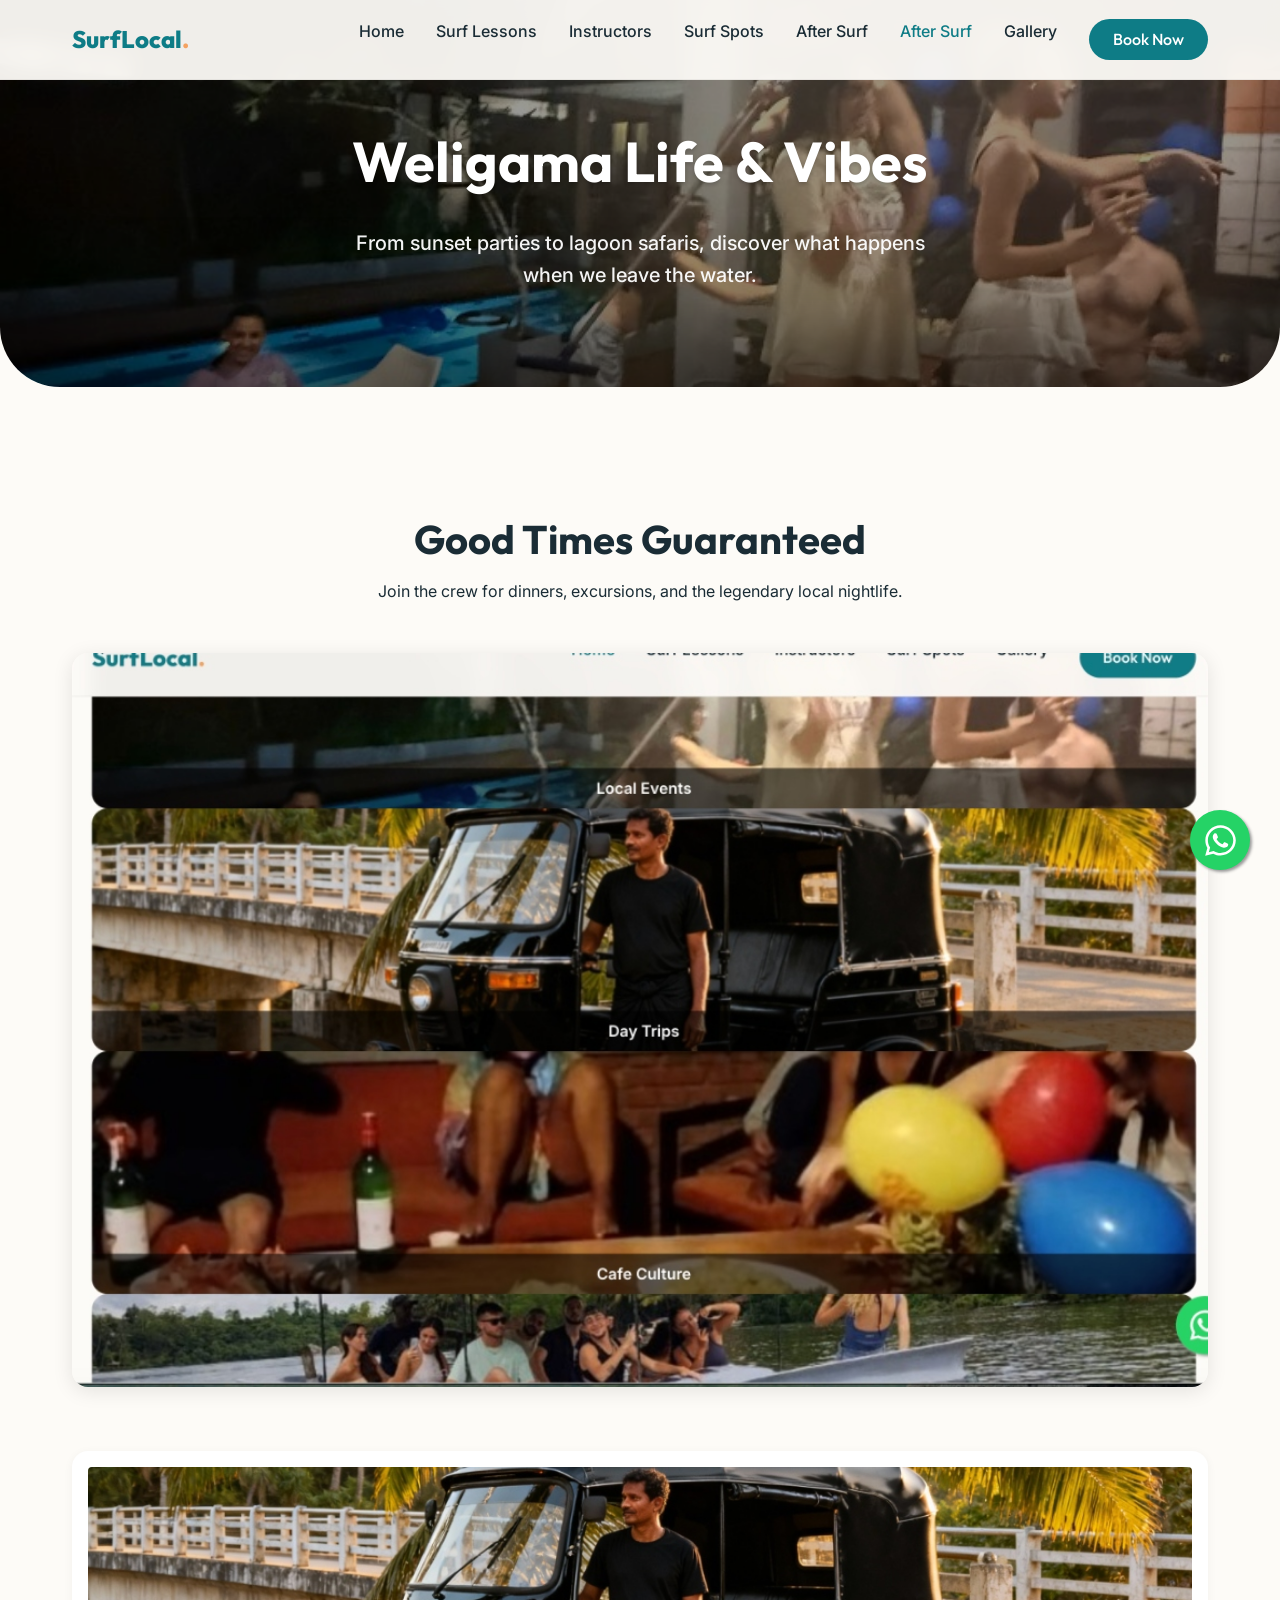
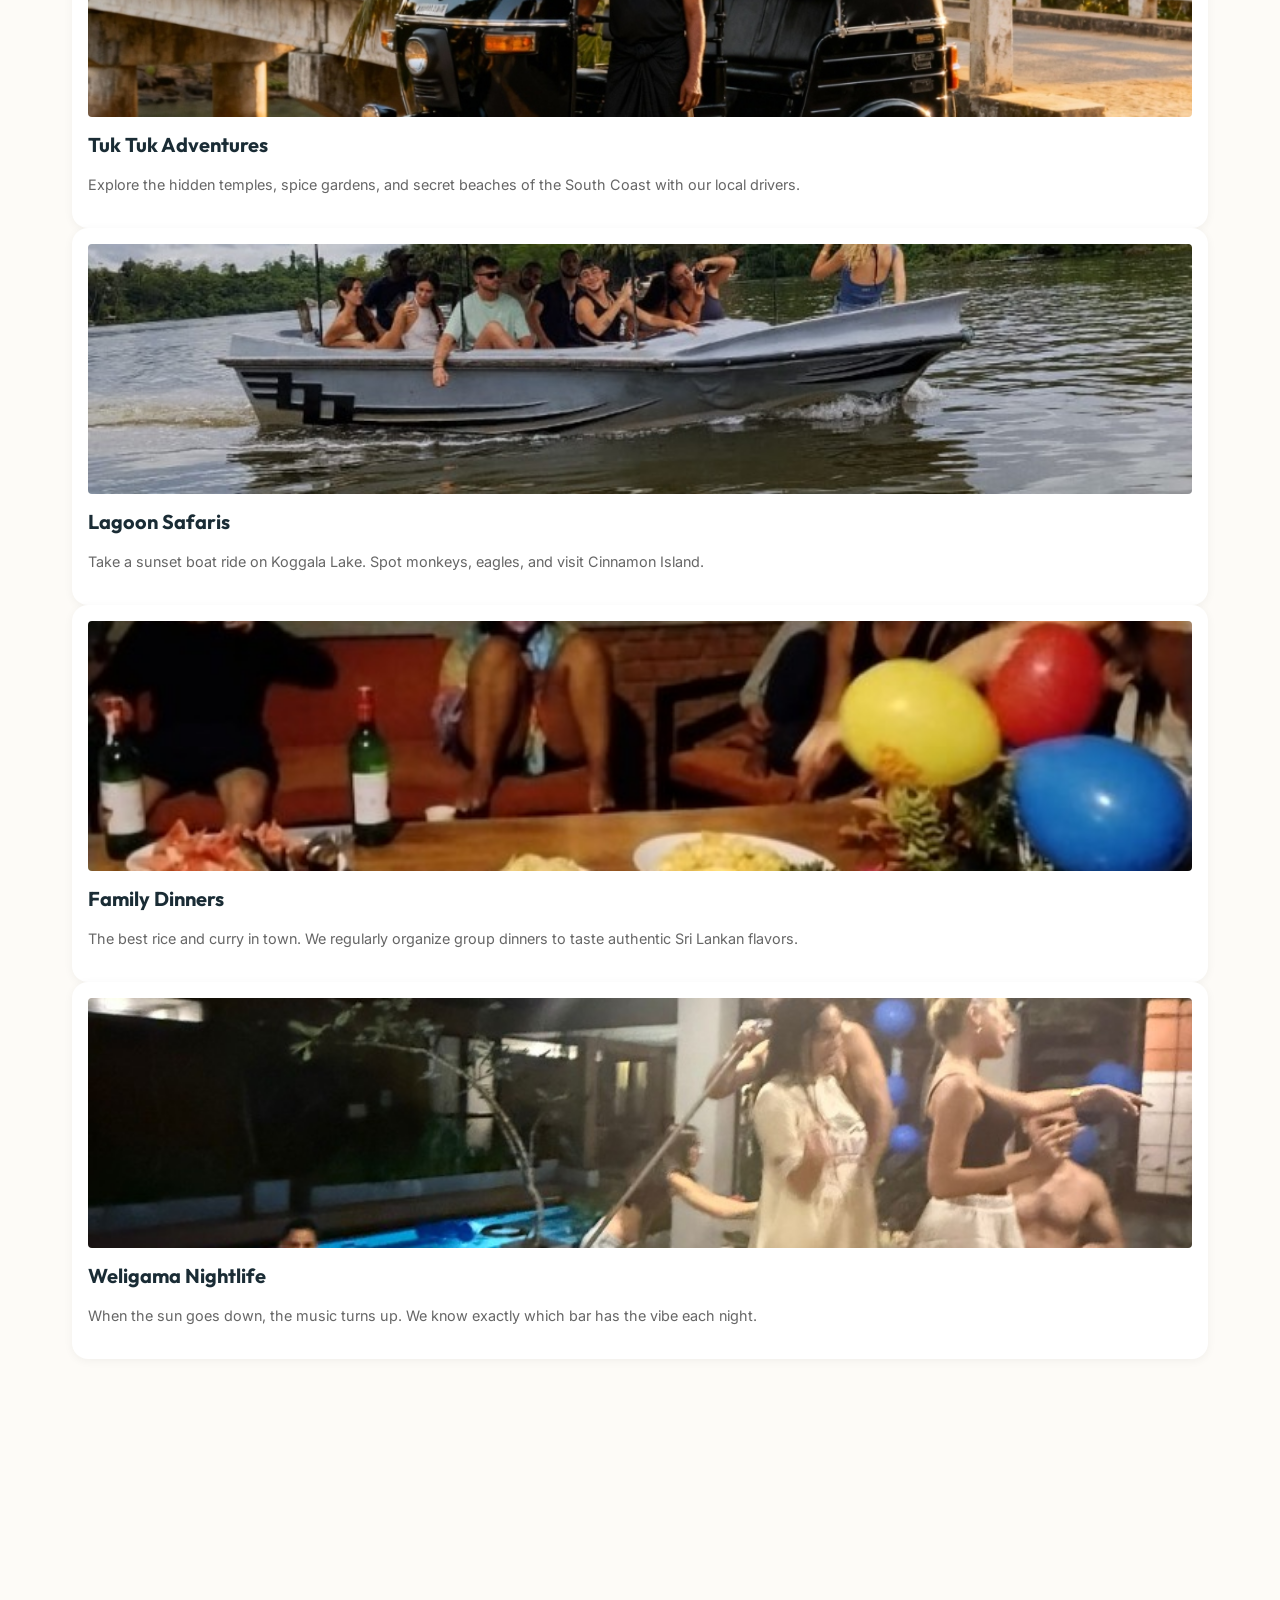
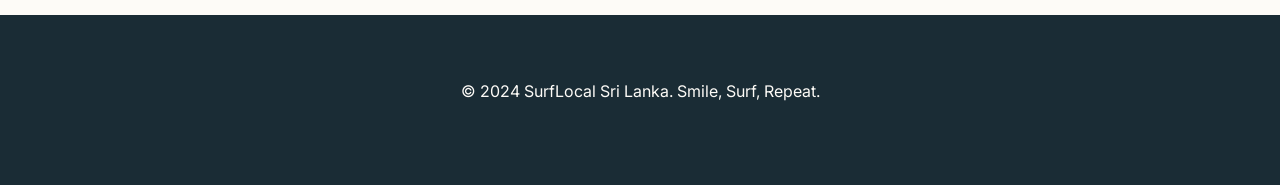
==== after_surf.html @ c0370e1f "Create After Surf page and update navigation" ====
<!DOCTYPE html>
<html lang="en">

<head>
    <meta charset="UTF-8">
    <meta name="viewport" content="width=device-width, initial-scale=1.0">
    <title>After Surf | Weligama Lifestyle, Parties & Excursions</title>
    <meta name="description"
        content="Experience the best of Weligama after the surf. Nightlife, food, tuk tuk safaris, and local culture with SurfLocal.">

    <link
        href="https://fonts.googleapis.com/css2?family=Inter:wght@400;500;600&family=Outfit:wght@500;700;800&display=swap"
        rel="stylesheet">
    <link rel="stylesheet" href="css/index.css">
    <link rel="stylesheet" href="css/whatsapp.css">
</head>

<body>

    <nav class="navbar">
        <div class="container">
            <a href="index.html" class="logo">SurfLocal<span style="color:var(--color-secondary)">.</span></a>
            <div class="mobile-toggle" id="mobile-toggle">☰</div>
            <div class="nav-links" id="nav-links">
                <a href="index.html">Home</a>
                <a href="lessons.html">Surf Lessons</a>
                <a href="instructors.html">Instructors</a>
                <a href="spots.html">Surf Spots</a>
                <a href="after_surf.html">After Surf</a>
                <a href="after_surf.html" class="active">After Surf</a>
                <a href="gallery.html">Gallery</a>
                <a href="bookings.html" class="btn btn-primary" style="padding: 0.5rem 1.5rem; color: #fff;">Book
                    Now</a>
            </div>
        </div>
    </nav>

    <div class="hero"
        style="min-height: 40vh; padding-bottom: var(--spacing-lg); background-image: linear-gradient(rgba(0,0,0,0.4), rgba(0,0,0,0.4)), url('assets/images/lifestyle_party_1.jpg'); background-size: cover; background-position: center;">
        <div class="container hero-content">
            <h1>Weligama Life & Vibes</h1>
            <p>From sunset parties to lagoon safaris, discover what happens when we leave the water.</p>
        </div>
    </div>

    <section class="section">
        <div class="container">
            <div class="text-center" style="margin-bottom: 3rem;">
                <h2>Good Times Guaranteed</h2>
                <p>Join the crew for dinners, excursions, and the legendary local nightlife.</p>
            </div>

            <!-- Montage Image -->
            <div
                style="margin-bottom: 4rem; border-radius: var(--radius-md); overflow: hidden; box-shadow: 0 4px 20px rgba(0,0,0,0.1);">
                <img src="assets/images/after_surf_collage_new.jpg" alt="Weligama After Surf Life"
                    style="width: 100%; height: auto; display: block;">
            </div>

            <!-- Detailed Grid (Repeating images as requested) -->
            <div class="gallery-grid" style="grid-template-columns: repeat(auto-fit, minmax(300px, 1fr)); gap: 2rem;">

                <div
                    style="background: #fff; padding: 1rem; border-radius: var(--radius-md); box-shadow: 0 2px 10px rgba(0,0,0,0.05);">
                    <img src="assets/images/gallery_tuktuk.jpg" alt="Tuk Tuk Safari"
                        style="width: 100%; height: 250px; object-fit: cover; border-radius: 4px;">
                    <h3 style="font-size: 1.25rem; margin-top: 1rem;">Tuk Tuk Adventures</h3>
                    <p style="color: #666; font-size: 0.9rem;">Explore the hidden temples, spice gardens, and secret
                        beaches of the South Coast with our local drivers.</p>
                </div>

                <div
                    style="background: #fff; padding: 1rem; border-radius: var(--radius-md); box-shadow: 0 2px 10px rgba(0,0,0,0.05);">
                    <img src="assets/images/lifestyle_boat.jpg" alt="Lagoon Boat Trip"
                        style="width: 100%; height: 250px; object-fit: cover; border-radius: 4px;">
                    <h3 style="font-size: 1.25rem; margin-top: 1rem;">Lagoon Safaris</h3>
                    <p style="color: #666; font-size: 0.9rem;">Take a sunset boat ride on Koggala Lake. Spot monkeys,
                        eagles, and visit Cinnamon Island.</p>
                </div>

                <div
                    style="background: #fff; padding: 1rem; border-radius: var(--radius-md); box-shadow: 0 2px 10px rgba(0,0,0,0.05);">
                    <img src="assets/images/lifestyle_dinner.jpg" alt="Family Dinners"
                        style="width: 100%; height: 250px; object-fit: cover; border-radius: 4px;">
                    <h3 style="font-size: 1.25rem; margin-top: 1rem;">Family Dinners</h3>
                    <p style="color: #666; font-size: 0.9rem;">The best rice and curry in town. We regularly organize
                        group dinners to taste authentic Sri Lankan flavors.</p>
                </div>

                <div
                    style="background: #fff; padding: 1rem; border-radius: var(--radius-md); box-shadow: 0 2px 10px rgba(0,0,0,0.05);">
                    <img src="assets/images/lifestyle_party_1.jpg" alt="Nightlife"
                        style="width: 100%; height: 250px; object-fit: cover; border-radius: 4px;">
                    <h3 style="font-size: 1.25rem; margin-top: 1rem;">Weligama Nightlife</h3>
                    <p style="color: #666; font-size: 0.9rem;">When the sun goes down, the music turns up. We know
                        exactly which bar has the vibe each night.</p>
                </div>

            </div>
        </div>
    </section>

    <footer>
        <div class="container text-center">
            <p>&copy; 2024 SurfLocal Sri Lanka. Smile, Surf, Repeat.</p>
        </div>
    </footer>

    <script>
        const mobileToggle = document.getElementById('mobile-toggle');
        const navLinks = document.getElementById('nav-links');
        mobileToggle.addEventListener('click', () => {
            navLinks.classList.toggle('active');
            mobileToggle.textContent = navLinks.classList.contains('active') ? '✕' : '☰';
        });
    </script>
    <a href="https://wa.me/94765284522" class="whatsapp-float" target="_blank">
        <svg class="whatsapp-icon" xmlns="http://www.w3.org/2000/svg" viewBox="0 0 448 512">
            <path
                d="M380.9 97.1C339 55.1 283.2 32 223.9 32c-122.4 0-222 99.6-222 222 0 39.1 10.2 77.3 29.6 111L0 480l117.7-30.9c32.4 17.7 68.9 27 106.1 27h.1c122.3 0 224.1-99.6 224.1-222 0-59.3-25.2-115-67.1-157zm-157 341.6c-33.2 0-65.7-8.9-94-25.7l-6.7-4-69.8 18.3L72 359.2l-4.4-7c-18.5-29.4-28.2-63.3-28.2-98.2 0-101.7 82.8-184.5 184.6-184.5 49.3 0 95.6 19.2 130.4 54.1 34.8 34.9 56.2 81.2 56.1 130.5 0 101.8-84.9 184.6-186.6 184.6zm101.2-138.2c-5.5-2.8-32.8-16.2-37.9-18-5.1-1.9-8.8-2.8-12.5 2.8-3.7 5.6-14.3 18-17.6 21.8-3.2 3.7-6.5 4.2-12 1.4-32.6-16.3-54-29.1-75.5-66-5.7-9.8 5.7-9.1 16.3-30.3 1.8-3.7 .9-6.9-.5-9.7-1.4-2.8-12.5-30.1-17.1-41.2-4.5-10.8-9.1-9.3-12.5-9.5-3.2-.2-6.9-.2-10.6-.2-3.7 0-9.7 1.4-14.8 6.9-5.1 5.6-19.4 19-19.4 46.3 0 27.3 19.9 53.7 22.6 57.4 2.8 3.7 39.1 59.7 94.8 83.8 35.2 15.2 49 16.5 66.6 13.9 10.7-1.6 32.8-13.4 37.4-26.4 4.6-13 4.6-24.1 3.2-26.4-1.3-2.5-5-3.9-10.5-6.6z" />
        </svg>
    </a>
</body>

</html>
---- css/index.css ----
:root {
    /* Brand Colors */
    --color-primary: #0E7C86;
    /* Warm Teal - Ocean */
    --color-primary-dark: #095D66;
    --color-secondary: #F4A261;
    /* Sun/Sand - Accent */
    --color-bg: #FDFBF7;
    /* Off-white - Warm sand */
    --color-text: #1A2C35;
    /* Deep Blue/Grey - Soft contrast */
    --color-text-light: #5A6D75;
    --color-white: #FFFFFF;
    --color-surface: #F5F1E8;
    /* Slightly darker sand for cards */

    /* Typography */
    --font-heading: 'Outfit', sans-serif;
    --font-body: 'Inter', sans-serif;

    /* Spacing */
    --spacing-xs: 0.5rem;
    --spacing-sm: 1rem;
    --spacing-md: 2rem;
    --spacing-lg: 4rem;
    --spacing-xl: 8rem;

    /* Border Radius */
    --radius-sm: 8px;
    --radius-md: 16px;
    --radius-lg: 24px;

    /* Container */
    --container-width: 1200px;
    --header-height: 80px;
}

/* Reset & Base */
*,
*::before,
*::after {
    box-sizing: border-box;
    margin: 0;
    padding: 0;
}

html {
    font-size: 16px;
    scroll-behavior: smooth;
}

body {
    font-family: var(--font-body);
    background-color: var(--color-bg);
    color: var(--color-text);
    line-height: 1.6;
    -webkit-font-smoothing: antialiased;
}

h1,
h2,
h3,
h4,
h5,
h6 {
    font-family: var(--font-heading);
    color: var(--color-text);
    line-height: 1.2;
    font-weight: 700;
    margin-bottom: var(--spacing-sm);
}

h1 {
    font-size: 3.5rem;
}

h2 {
    font-size: 2.5rem;
}

h3 {
    font-size: 1.75rem;
}

p {
    margin-bottom: var(--spacing-sm);
}

a {
    text-decoration: none;
    color: inherit;
    transition: opacity 0.3s;
}

ul {
    list-style: none;
}

img {
    max-width: 100%;
    height: auto;
    display: block;
}

/* Utilities */
.container {
    max-width: var(--container-width);
    margin: 0 auto;
    padding: 0 var(--spacing-md);
}

.btn {
    display: inline-block;
    padding: 1rem 2rem;
    border-radius: 50px;
    font-family: var(--font-heading);
    font-weight: 600;
    text-align: center;
    cursor: pointer;
    transition: all 0.3s ease;
    border: none;
}

.btn-primary {
    background-color: var(--color-primary);
    color: var(--color-white);
}

.btn-primary:hover {
    background-color: var(--color-primary-dark);
    transform: translateY(-2px);
    box-shadow: 0 4px 12px rgba(14, 124, 134, 0.3);
}

.btn-secondary {
    background-color: var(--color-secondary);
    color: var(--color-text);
}

.btn-secondary:hover {
    filter: brightness(1.1);
    transform: translateY(-2px);
}

.text-center {
    text-align: center;
}

.section {
    padding: var(--spacing-xl) 0;
}

/* Navigation */
.navbar {
    height: var(--header-height);
    display: flex;
    align-items: center;
    position: fixed;
    top: 0;
    left: 0;
    right: 0;
    background-color: rgba(253, 251, 247, 0.95);
    backdrop-filter: blur(10px);
    z-index: 1000;
    border-bottom: 1px solid rgba(0, 0, 0, 0.05);
}

.navbar .container {
    display: flex;
    justify-content: space-between;
    align-items: center;
    width: 100%;
}

.logo {
    font-family: var(--font-heading);
    font-size: 1.5rem;
    font-weight: 800;
    color: var(--color-primary);
}

.nav-links {
    display: flex;
    gap: var(--spacing-md);
}

.nav-links a {
    font-weight: 500;
    color: var(--color-text);
}

.nav-links a:hover,
.nav-links a.active {
    color: var(--color-primary);
}

/* Mobile Menu Toggle (Hidden on Desktop) */
.mobile-toggle {
    display: none;
    font-size: 1.5rem;
    cursor: pointer;
}

/* Hero Section */
.hero {
    padding-top: calc(var(--header-height) + var(--spacing-lg));
    padding-bottom: var(--spacing-xl);
    background-image: linear-gradient(rgba(0, 0, 0, 0.3), rgba(0, 0, 0, 0.4)), url('../assets/images/new_hero_group.jpg');
    /* New Group Photo */
    background-size: cover;
    background-position: center;
    color: #fff;
    padding: 8rem 0 4rem;
    text-align: center;
    box-shadow: inset 0 -100px 100px -50px rgba(0, 0, 0, 0.5);
    border-bottom-left-radius: 60px;
    border-bottom-right-radius: 60px;
    overflow: hidden;
    position: relative;
    color: var(--color-white);
}

.hero-content {
    max-width: 800px;
    margin: 0 auto;
    text-align: center;
    position: relative;
    z-index: 2;
}

.hero h1 {
    margin-bottom: var(--spacing-md);
    color: var(--color-white);
    text-shadow: 0 2px 4px rgba(0, 0, 0, 0.2);
}

.hero p {
    font-size: 1.25rem;
    color: rgba(255, 255, 255, 0.95);
    margin-bottom: var(--spacing-md);
    max-width: 600px;
    margin-left: auto;
    margin-right: auto;
    font-weight: 500;
}

/* Features Grid */
.features-grid {
    display: grid;
    grid-template-columns: repeat(auto-fit, minmax(300px, 1fr));
    gap: var(--spacing-md);
    margin-top: var(--spacing-lg);
}

.feature-card {
    background: var(--color-white);
    padding: var(--spacing-md);
    border-radius: var(--radius-md);
    box-shadow: 0 4px 20px rgba(0, 0, 0, 0.05);
    transition: transform 0.3s;
    text-align: center;
}

.feature-card:hover {
    transform: translateY(-5px);
}

.feature-icon {
    font-size: 3rem;
    margin-bottom: var(--spacing-sm);
    color: var(--color-secondary);
}

/* Footer */
footer {
    background-color: var(--color-text);
    color: var(--color-bg);
    padding: var(--spacing-lg) 0;
    margin-top: var(--spacing-xl);
}

footer a {
    color: var(--color-bg);
    opacity: 0.8;
}

footer a:hover {
    opacity: 1;
}

.footer-grid {
    display: grid;
    grid-template-columns: repeat(auto-fit, minmax(200px, 1fr));
    gap: var(--spacing-lg);
}

/* Responsive */
@media (max-width: 768px) {
    html {
        font-size: 14px;
    }

    h1 {
        font-size: 2.5rem;
    }

    h2 {
        font-size: 2rem;
    }

    .nav-links {
        display: none;
        /* Hide for now, will toggle with JS */
        position: absolute;
        top: var(--header-height);
        left: 0;
        right: 0;
        flex-direction: column;
        background: var(--color-bg);
        padding: var(--spacing-md);
        box-shadow: 0 4px 10px rgba(0, 0, 0, 0.1);
    }

    .nav-links.active {
        display: flex;
    }

    .mobile-toggle {
        display: block;
    }

    .hero {
        border-radius: 0 0 30px 30px;
        padding-top: calc(var(--header-height) + var(--spacing-md));
    }
}
---- css/whatsapp.css ----
/* Floating WhatsApp Button */
.whatsapp-float {
    position: fixed;
    width: 60px;
    height: 60px;
    bottom: 30px;
    right: 30px;
    background-color: #25d366;
    color: #FFF;
    border-radius: 50px;
    text-align: center;
    font-size: 30px;
    box-shadow: 2px 2px 3px #999;
    z-index: 1000;
    display: flex;
    align-items: center;
    justify-content: center;
    text-decoration: none;
    transition: transform 0.3s;
}

.whatsapp-float:hover {
    transform: scale(1.1);
    background-color: #20ba5a;
    box-shadow: 2px 2px 8px #777;
}

.whatsapp-icon {
    width: 35px;
    height: 35px;
    fill: white;
}
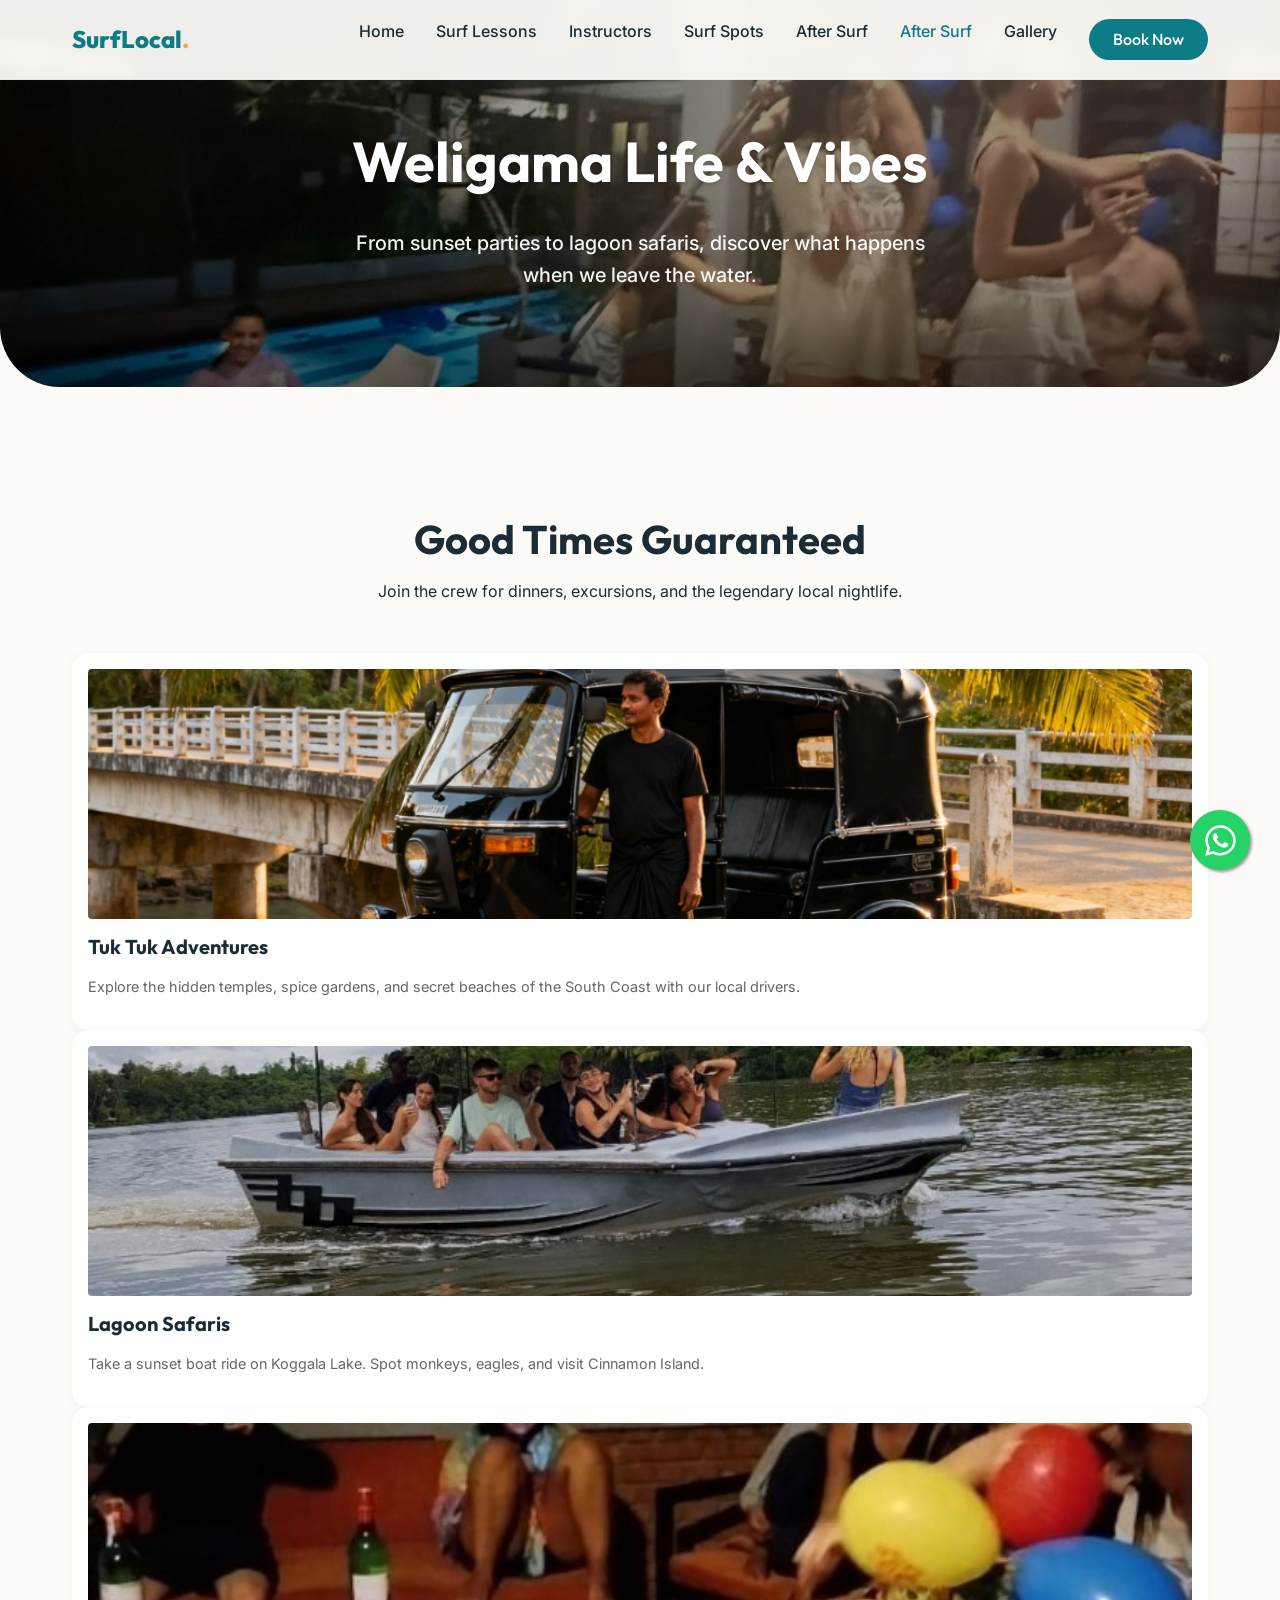
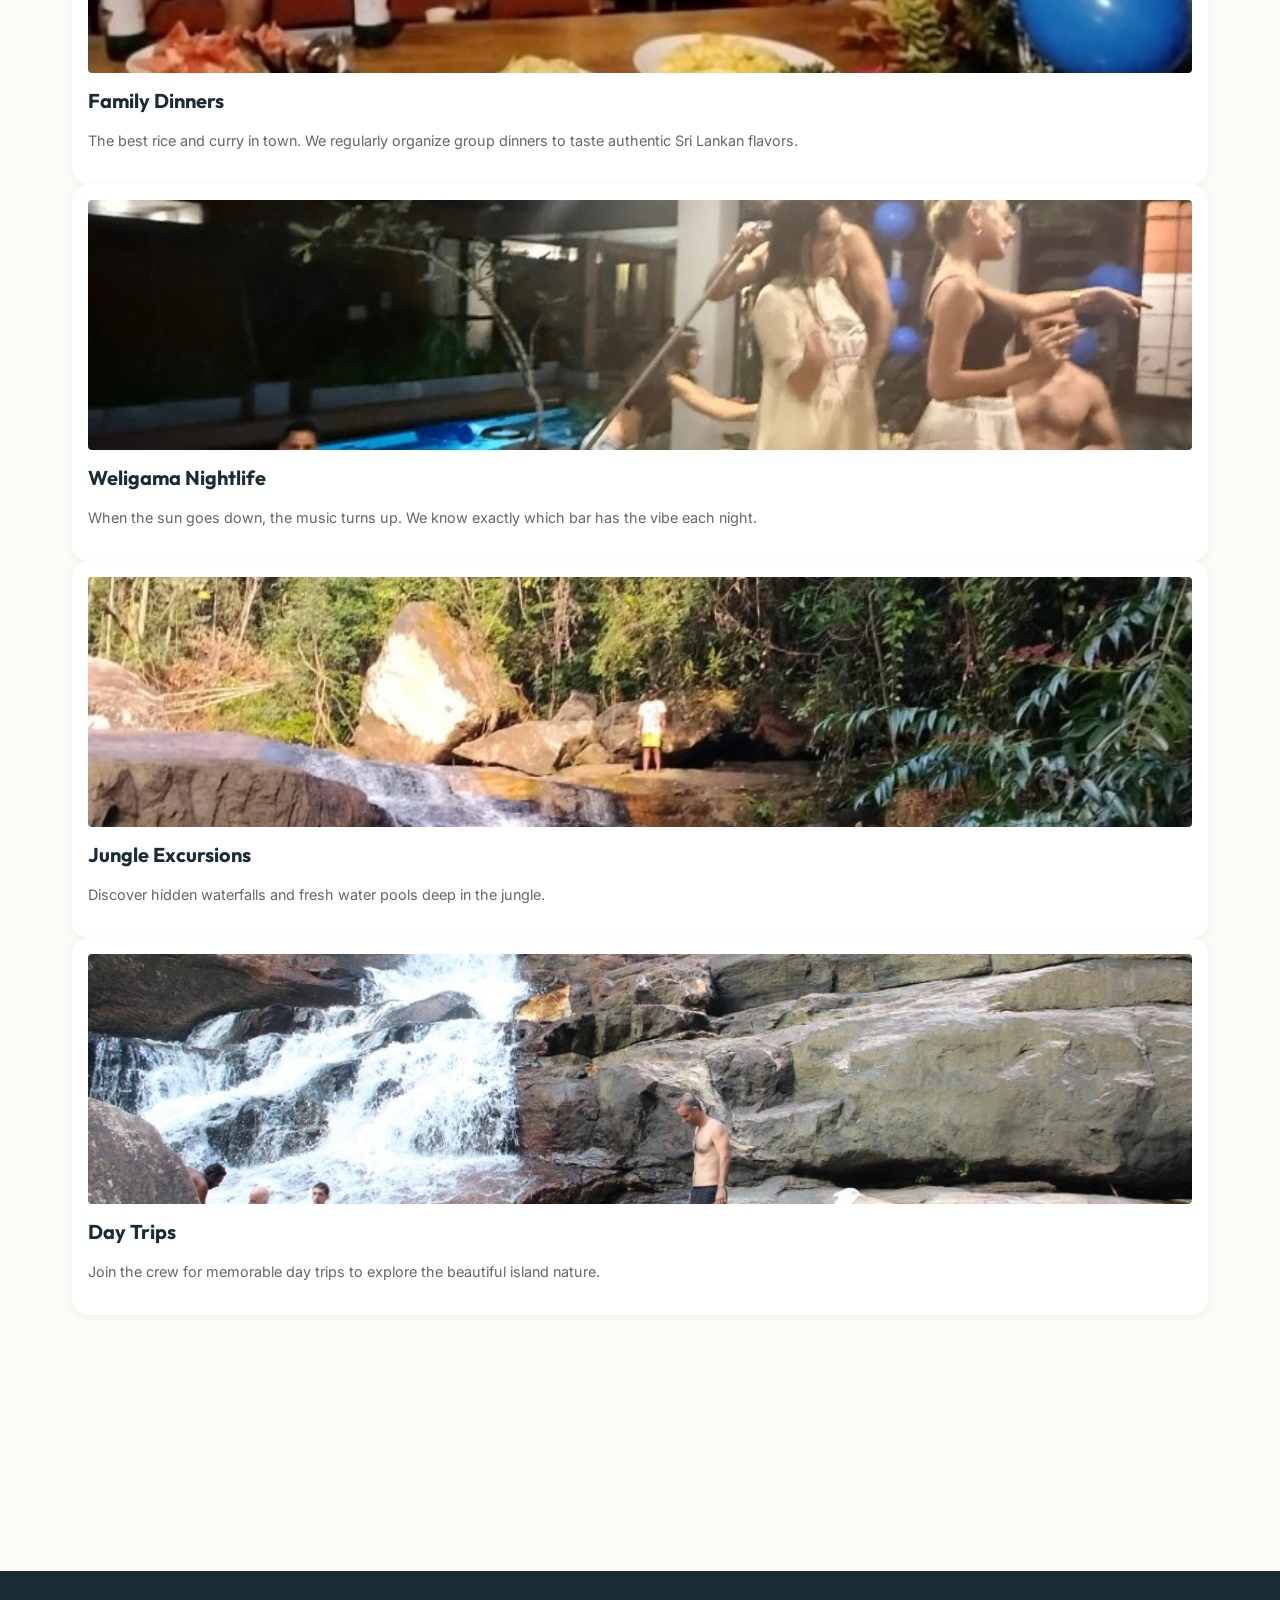
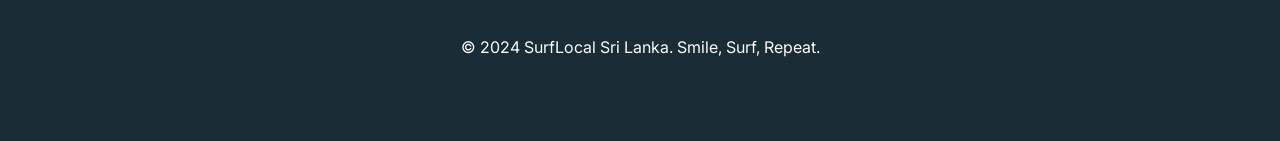
==== commit 9e00c2af: "Remove crude montage, add individual waterfall and lifestyle images to grid" ====
--- a/after_surf.html
+++ b/after_surf.html
@@ -50,14 +50,7 @@
                 <p>Join the crew for dinners, excursions, and the legendary local nightlife.</p>
             </div>
 
-            <!-- Montage Image -->
-            <div
-                style="margin-bottom: 4rem; border-radius: var(--radius-md); overflow: hidden; box-shadow: 0 4px 20px rgba(0,0,0,0.1);">
-                <img src="assets/images/after_surf_collage_new.jpg" alt="Weligama After Surf Life"
-                    style="width: 100%; height: auto; display: block;">
-            </div>
-
-            <!-- Detailed Grid (Repeating images as requested) -->
+            <!-- Detailed Grid (Individual Lifestyle Images) -->
             <div class="gallery-grid" style="grid-template-columns: repeat(auto-fit, minmax(300px, 1fr)); gap: 2rem;">
 
                 <div
@@ -96,6 +89,24 @@
                         exactly which bar has the vibe each night.</p>
                 </div>
 
+                <div
+                    style="background: #fff; padding: 1rem; border-radius: var(--radius-md); box-shadow: 0 2px 10px rgba(0,0,0,0.05);">
+                    <img src="assets/images/jungle_waterfall.jpg" alt="Jungle Waterfall"
+                        style="width: 100%; height: 250px; object-fit: cover; border-radius: 4px;">
+                    <h3 style="font-size: 1.25rem; margin-top: 1rem;">Jungle Excursions</h3>
+                    <p style="color: #666; font-size: 0.9rem;">Discover hidden waterfalls and fresh water pools deep in
+                        the jungle.</p>
+                </div>
+
+                <div
+                    style="background: #fff; padding: 1rem; border-radius: var(--radius-md); box-shadow: 0 2px 10px rgba(0,0,0,0.05);">
+                    <img src="assets/images/waterfall_group.jpg" alt="Group at Waterfall"
+                        style="width: 100%; height: 250px; object-fit: cover; border-radius: 4px;">
+                    <h3 style="font-size: 1.25rem; margin-top: 1rem;">Day Trips</h3>
+                    <p style="color: #666; font-size: 0.9rem;">Join the crew for memorable day trips to explore the
+                        beautiful island nature.</p>
+                </div>
+
             </div>
         </div>
     </section>
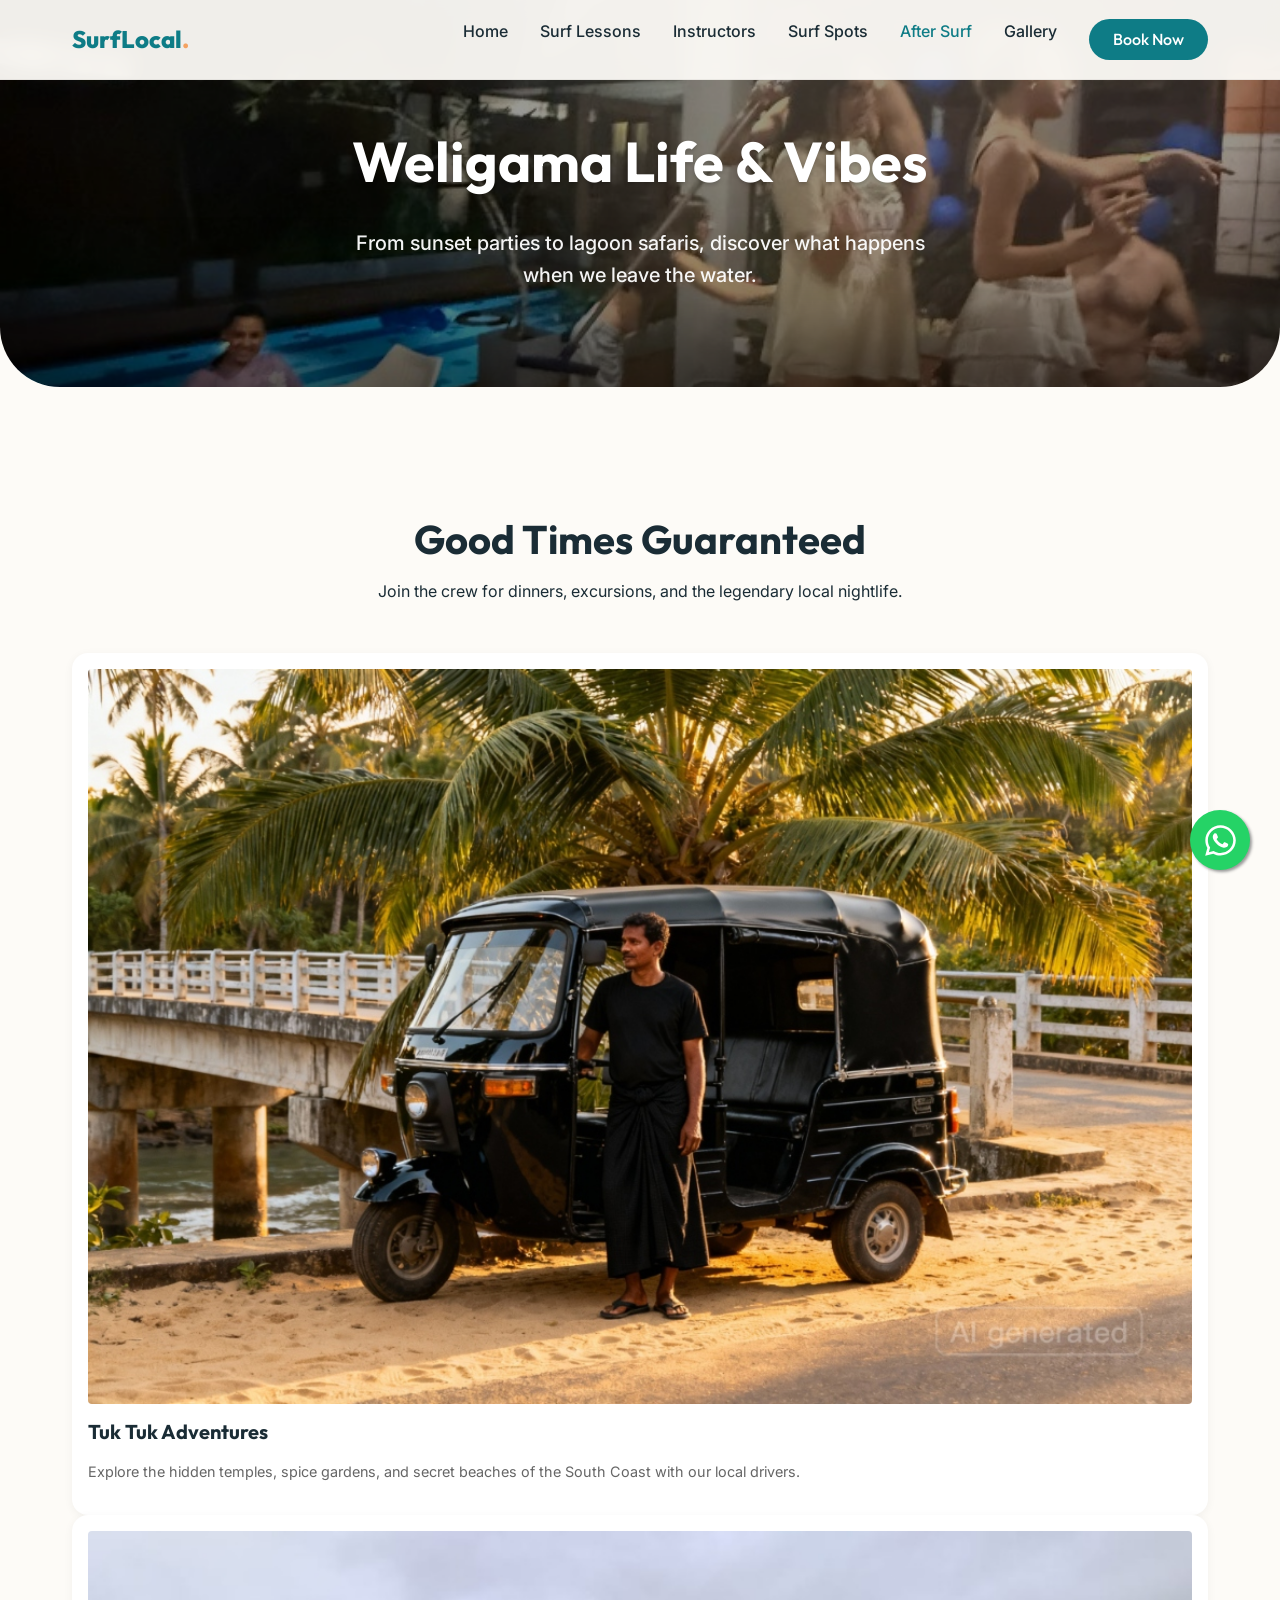
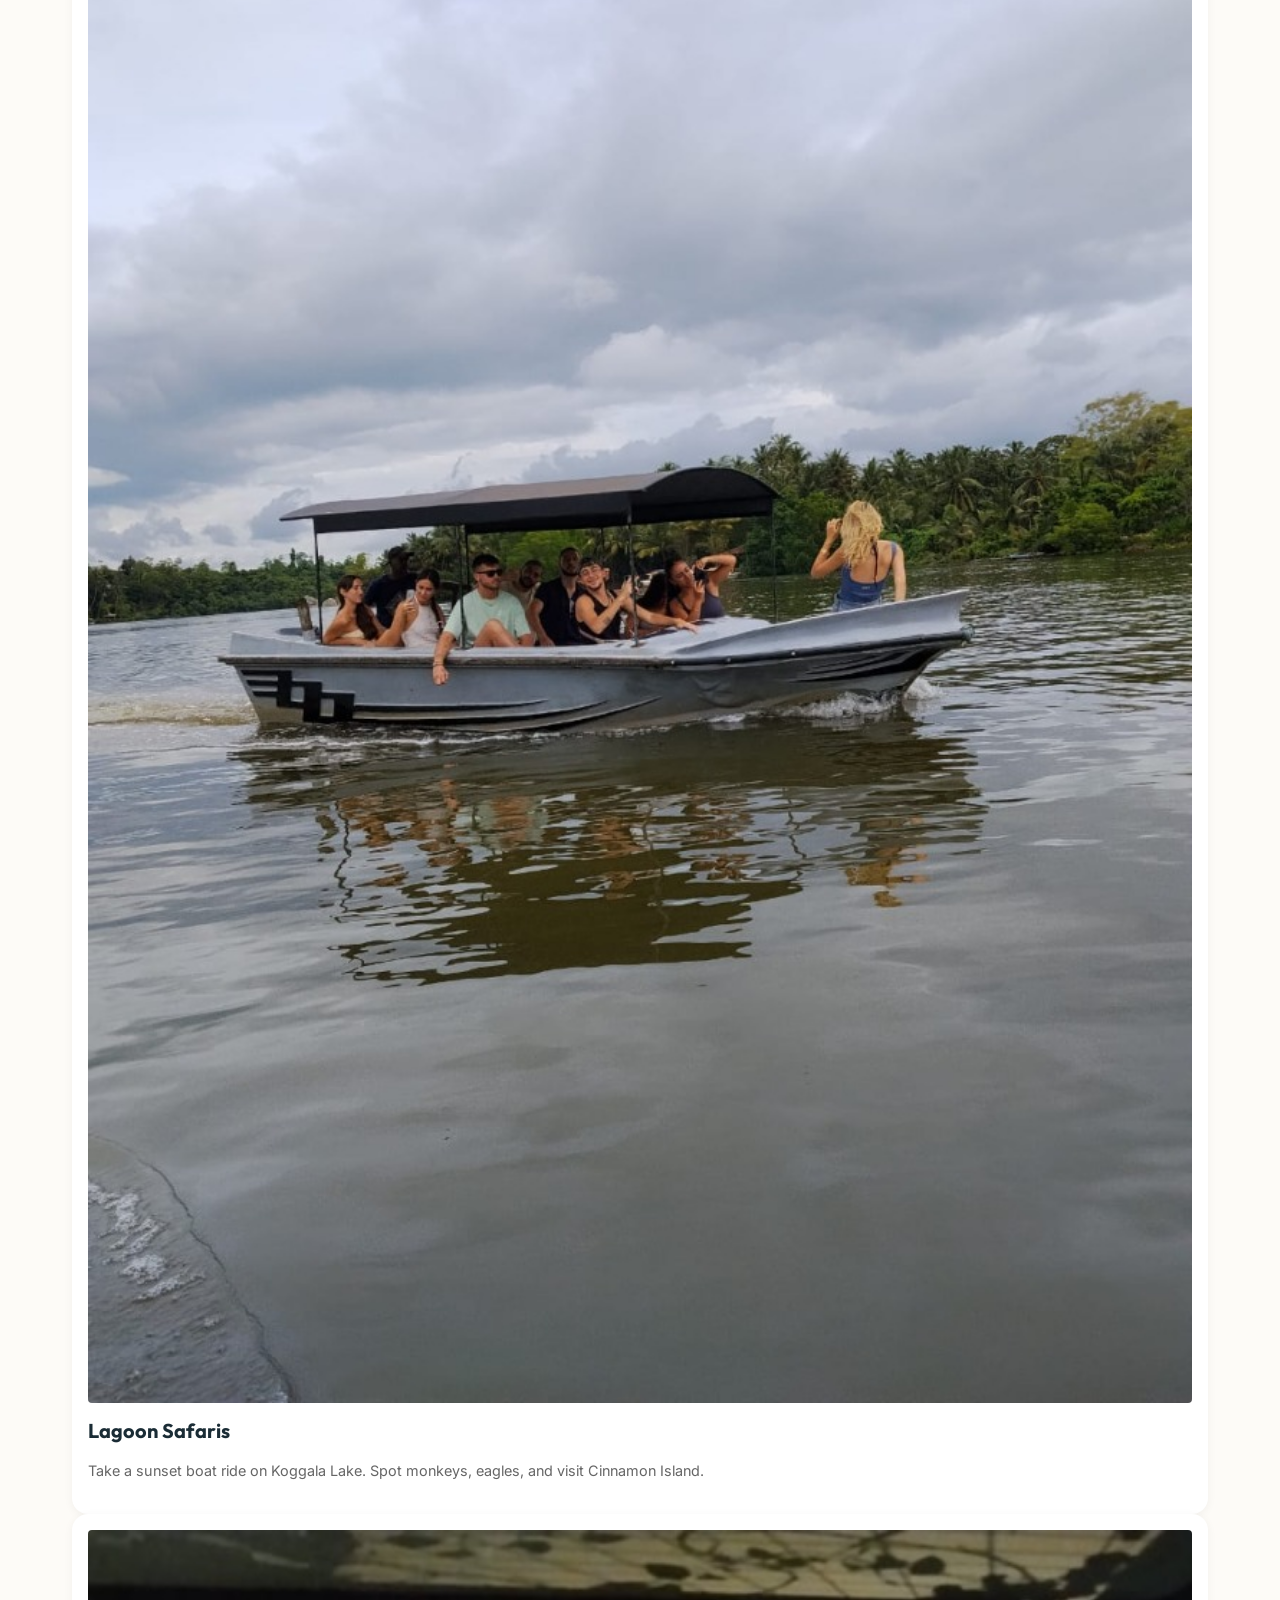
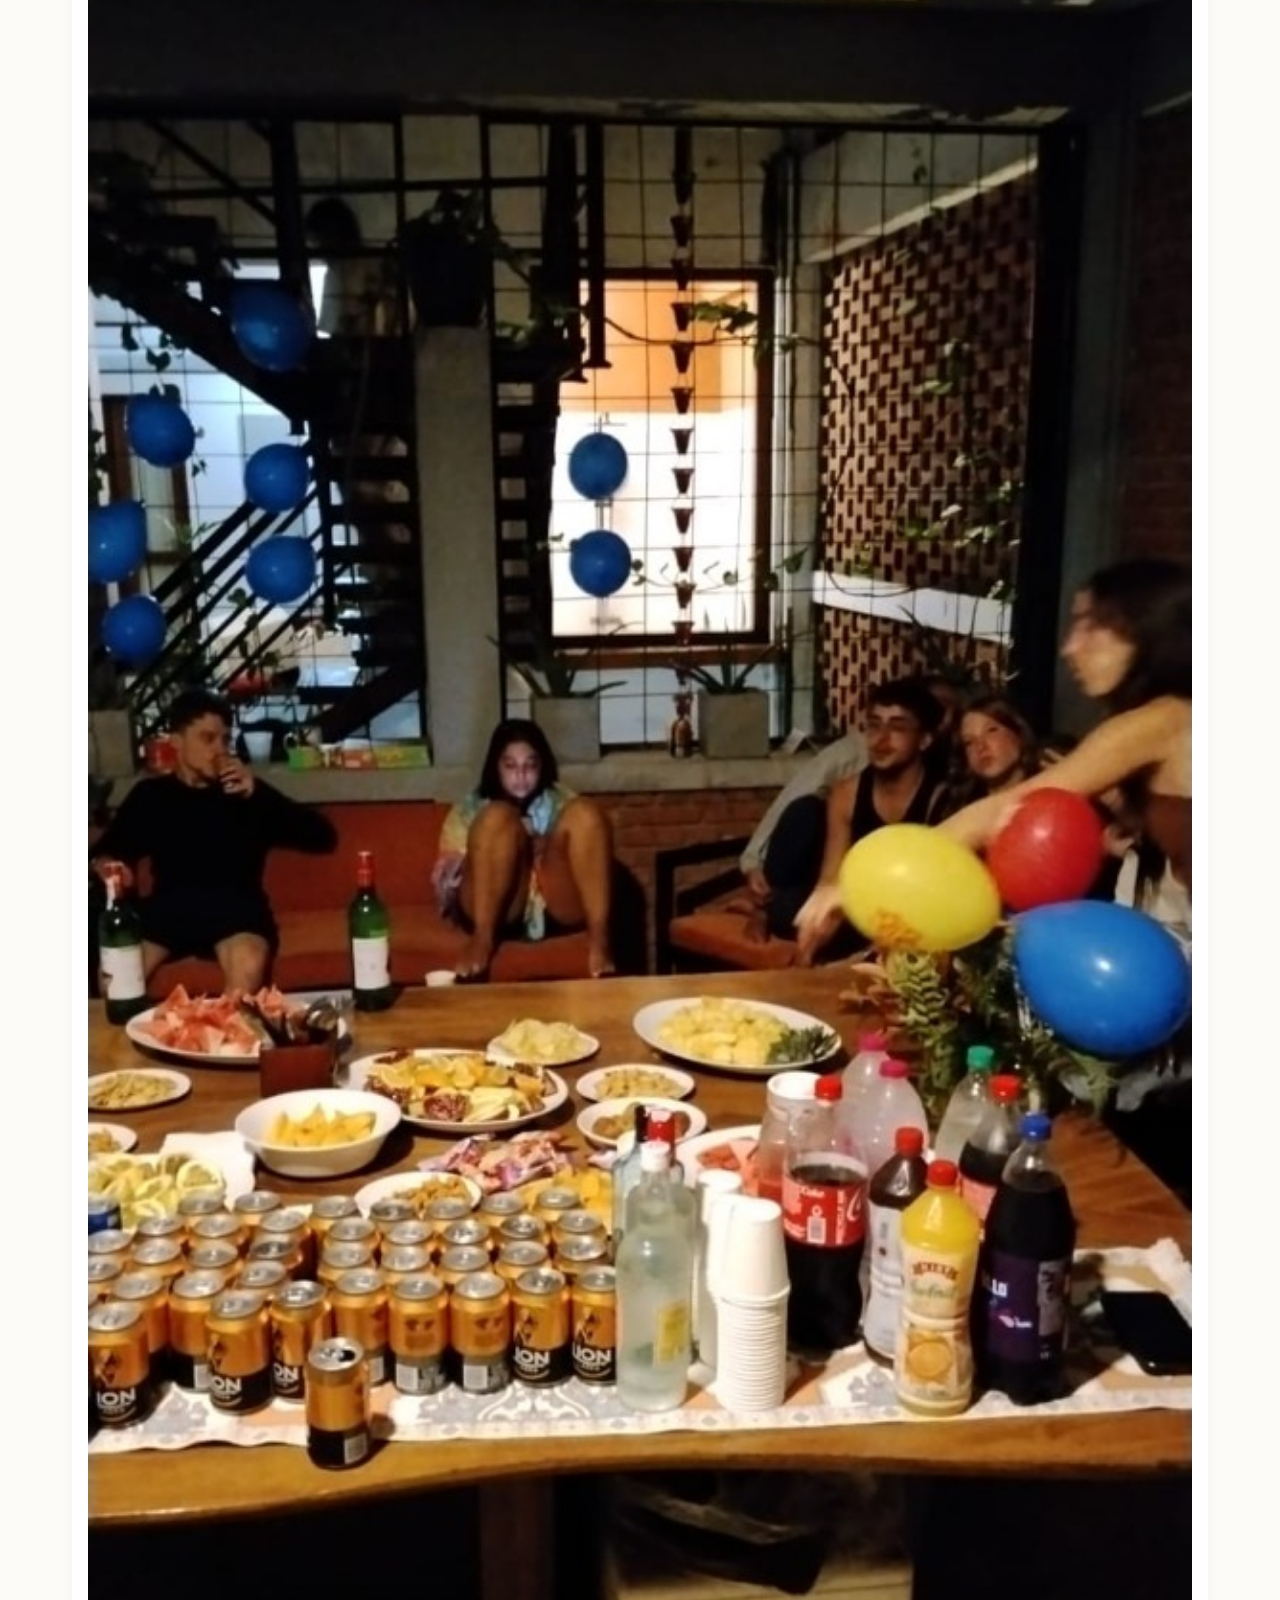
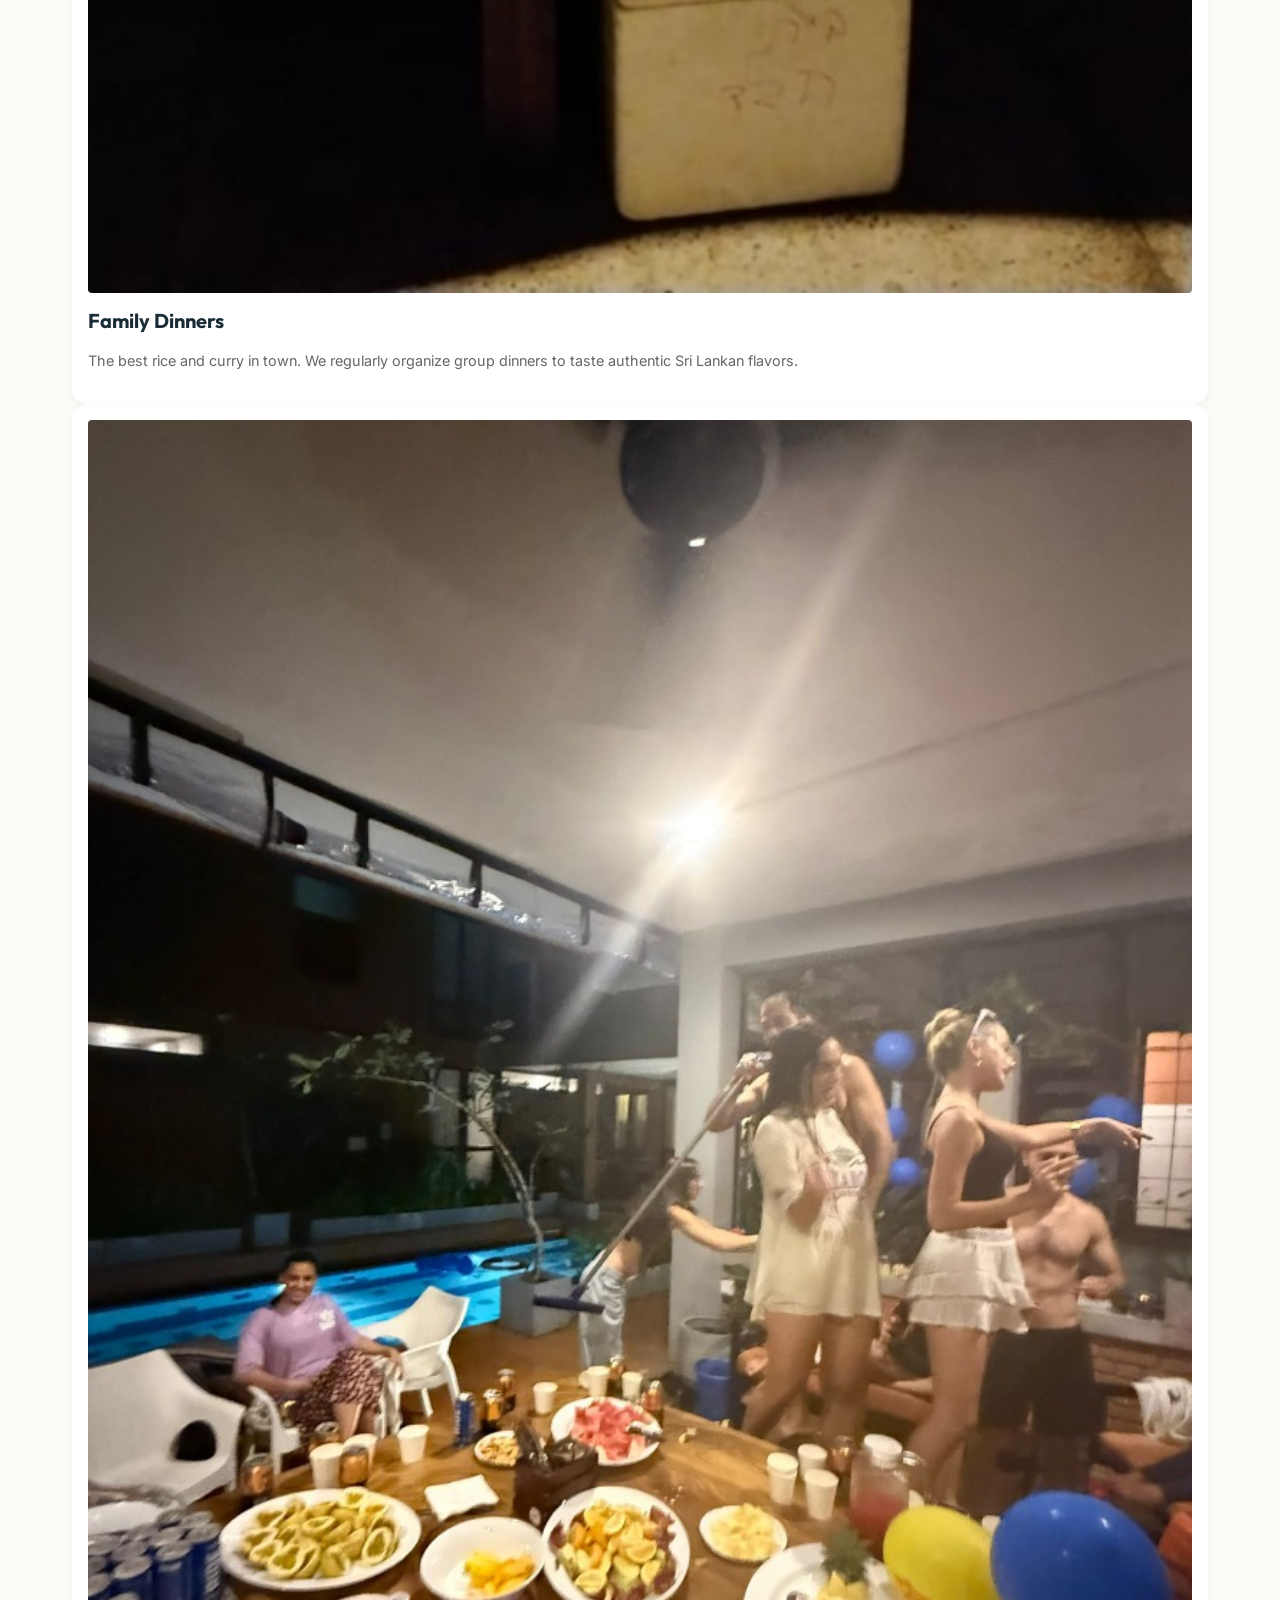
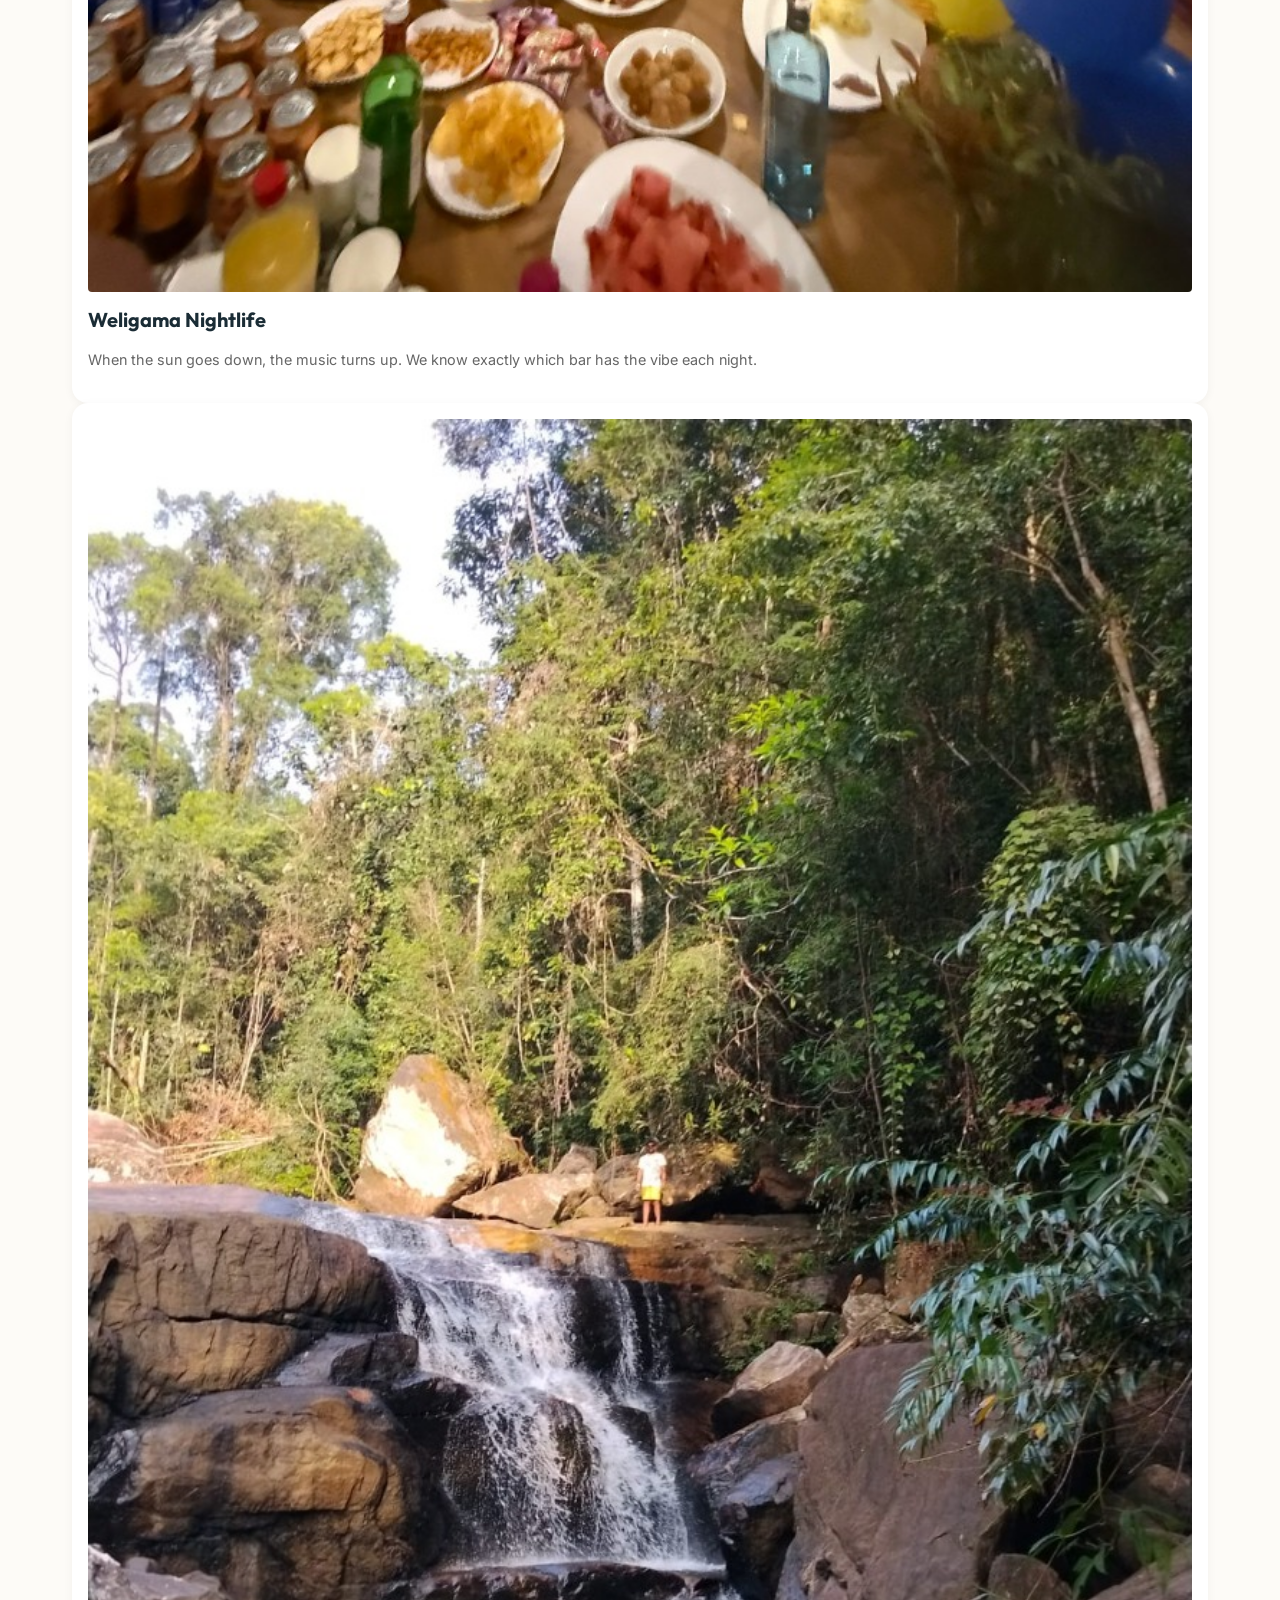
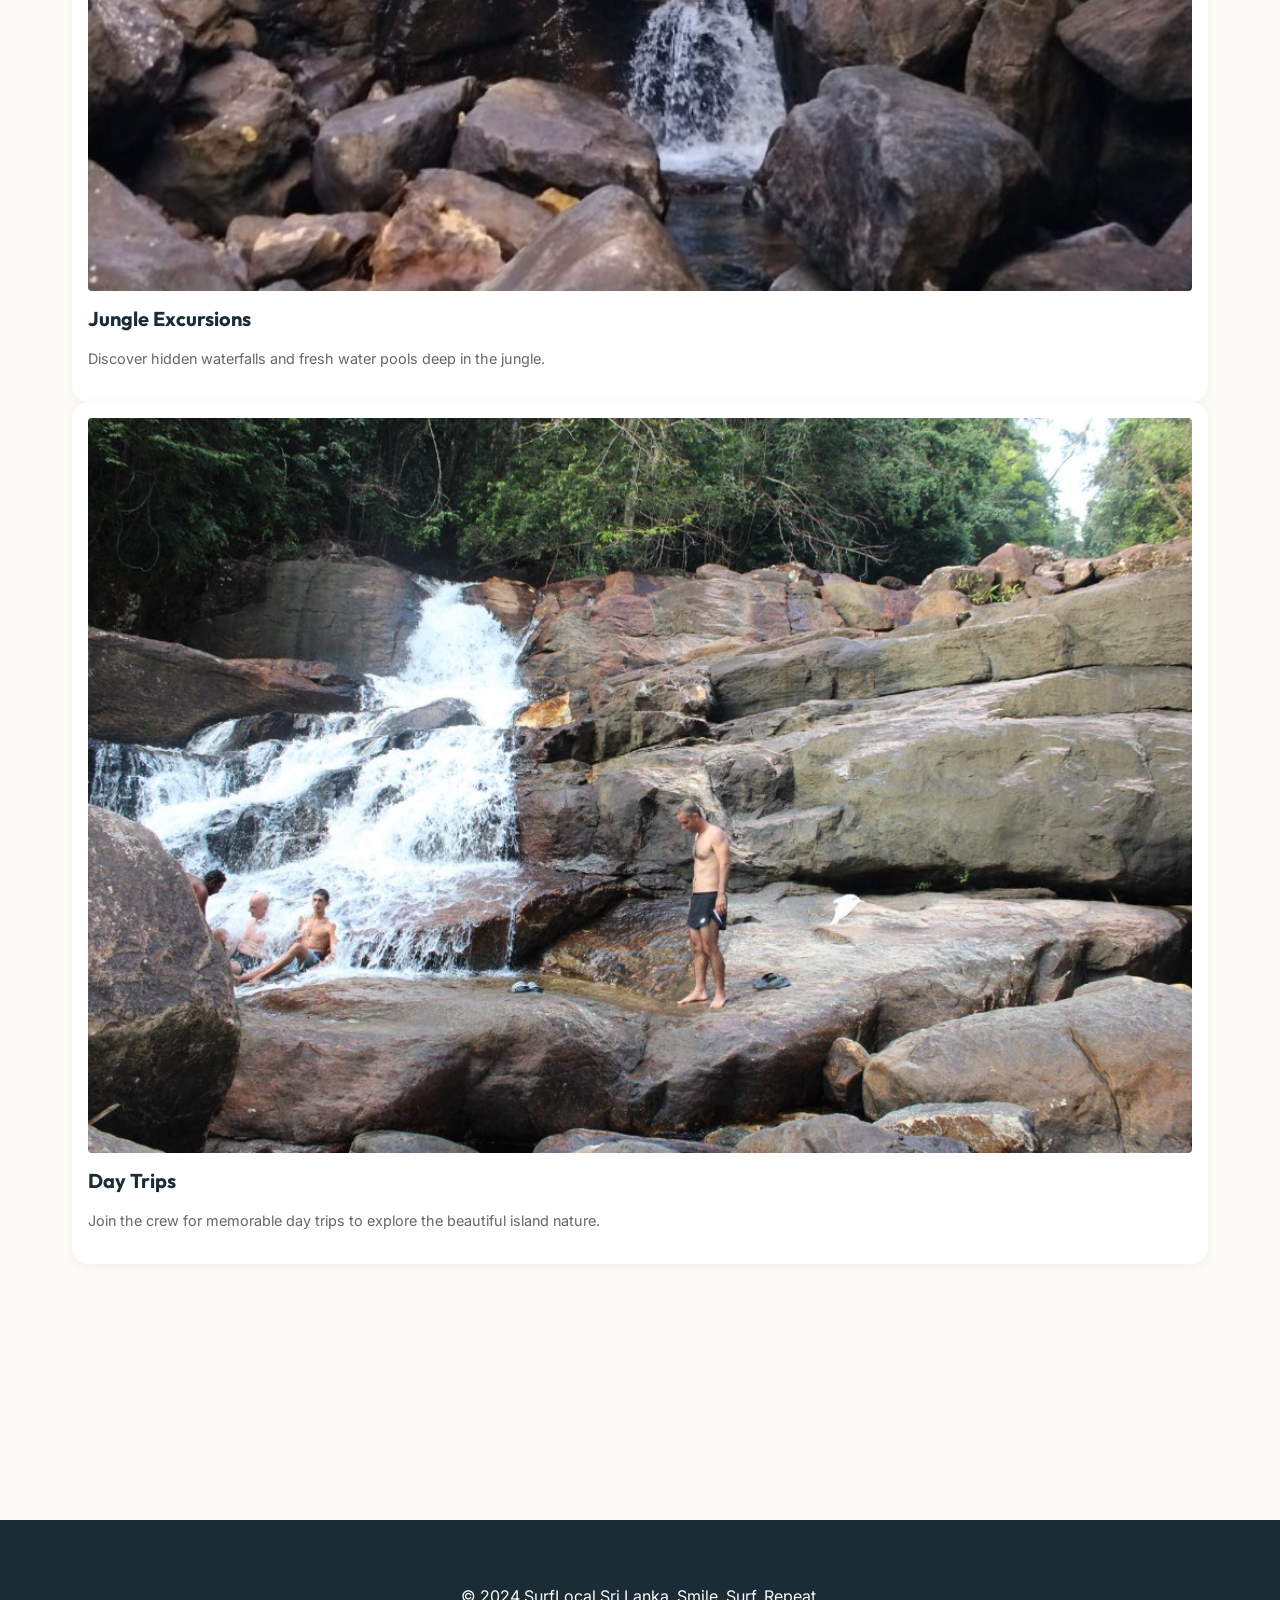
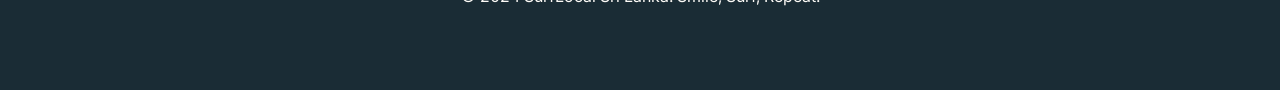
==== commit 6dd673d6: "Fix image cropping on After Surf page immediately" ====
--- a/after_surf.html
+++ b/after_surf.html
@@ -26,7 +26,6 @@
                 <a href="lessons.html">Surf Lessons</a>
                 <a href="instructors.html">Instructors</a>
                 <a href="spots.html">Surf Spots</a>
-                <a href="after_surf.html">After Surf</a>
                 <a href="after_surf.html" class="active">After Surf</a>
                 <a href="gallery.html">Gallery</a>
                 <a href="bookings.html" class="btn btn-primary" style="padding: 0.5rem 1.5rem; color: #fff;">Book
@@ -51,12 +50,13 @@
             </div>
 
             <!-- Detailed Grid (Individual Lifestyle Images) -->
-            <div class="gallery-grid" style="grid-template-columns: repeat(auto-fit, minmax(300px, 1fr)); gap: 2rem;">
+            <div class="gallery-grid"
+                style="grid-template-columns: repeat(auto-fit, minmax(300px, 1fr)); gap: 2rem; align-items: start;">
 
                 <div
                     style="background: #fff; padding: 1rem; border-radius: var(--radius-md); box-shadow: 0 2px 10px rgba(0,0,0,0.05);">
                     <img src="assets/images/gallery_tuktuk.jpg" alt="Tuk Tuk Safari"
-                        style="width: 100%; height: 250px; object-fit: cover; border-radius: 4px;">
+                        style="width: 100%; height: auto; border-radius: 4px; display: block;">
                     <h3 style="font-size: 1.25rem; margin-top: 1rem;">Tuk Tuk Adventures</h3>
                     <p style="color: #666; font-size: 0.9rem;">Explore the hidden temples, spice gardens, and secret
                         beaches of the South Coast with our local drivers.</p>
@@ -65,7 +65,7 @@
                 <div
                     style="background: #fff; padding: 1rem; border-radius: var(--radius-md); box-shadow: 0 2px 10px rgba(0,0,0,0.05);">
                     <img src="assets/images/lifestyle_boat.jpg" alt="Lagoon Boat Trip"
-                        style="width: 100%; height: 250px; object-fit: cover; border-radius: 4px;">
+                        style="width: 100%; height: auto; border-radius: 4px; display: block;">
                     <h3 style="font-size: 1.25rem; margin-top: 1rem;">Lagoon Safaris</h3>
                     <p style="color: #666; font-size: 0.9rem;">Take a sunset boat ride on Koggala Lake. Spot monkeys,
                         eagles, and visit Cinnamon Island.</p>
@@ -74,7 +74,7 @@
                 <div
                     style="background: #fff; padding: 1rem; border-radius: var(--radius-md); box-shadow: 0 2px 10px rgba(0,0,0,0.05);">
                     <img src="assets/images/lifestyle_dinner.jpg" alt="Family Dinners"
-                        style="width: 100%; height: 250px; object-fit: cover; border-radius: 4px;">
+                        style="width: 100%; height: auto; border-radius: 4px; display: block;">
                     <h3 style="font-size: 1.25rem; margin-top: 1rem;">Family Dinners</h3>
                     <p style="color: #666; font-size: 0.9rem;">The best rice and curry in town. We regularly organize
                         group dinners to taste authentic Sri Lankan flavors.</p>
@@ -83,7 +83,7 @@
                 <div
                     style="background: #fff; padding: 1rem; border-radius: var(--radius-md); box-shadow: 0 2px 10px rgba(0,0,0,0.05);">
                     <img src="assets/images/lifestyle_party_1.jpg" alt="Nightlife"
-                        style="width: 100%; height: 250px; object-fit: cover; border-radius: 4px;">
+                        style="width: 100%; height: auto; border-radius: 4px; display: block;">
                     <h3 style="font-size: 1.25rem; margin-top: 1rem;">Weligama Nightlife</h3>
                     <p style="color: #666; font-size: 0.9rem;">When the sun goes down, the music turns up. We know
                         exactly which bar has the vibe each night.</p>
@@ -92,7 +92,7 @@
                 <div
                     style="background: #fff; padding: 1rem; border-radius: var(--radius-md); box-shadow: 0 2px 10px rgba(0,0,0,0.05);">
                     <img src="assets/images/jungle_waterfall.jpg" alt="Jungle Waterfall"
-                        style="width: 100%; height: 250px; object-fit: cover; border-radius: 4px;">
+                        style="width: 100%; height: auto; border-radius: 4px; display: block;">
                     <h3 style="font-size: 1.25rem; margin-top: 1rem;">Jungle Excursions</h3>
                     <p style="color: #666; font-size: 0.9rem;">Discover hidden waterfalls and fresh water pools deep in
                         the jungle.</p>
@@ -101,7 +101,7 @@
                 <div
                     style="background: #fff; padding: 1rem; border-radius: var(--radius-md); box-shadow: 0 2px 10px rgba(0,0,0,0.05);">
                     <img src="assets/images/waterfall_group.jpg" alt="Group at Waterfall"
-                        style="width: 100%; height: 250px; object-fit: cover; border-radius: 4px;">
+                        style="width: 100%; height: auto; border-radius: 4px; display: block;">
                     <h3 style="font-size: 1.25rem; margin-top: 1rem;">Day Trips</h3>
                     <p style="color: #666; font-size: 0.9rem;">Join the crew for memorable day trips to explore the
                         beautiful island nature.</p>
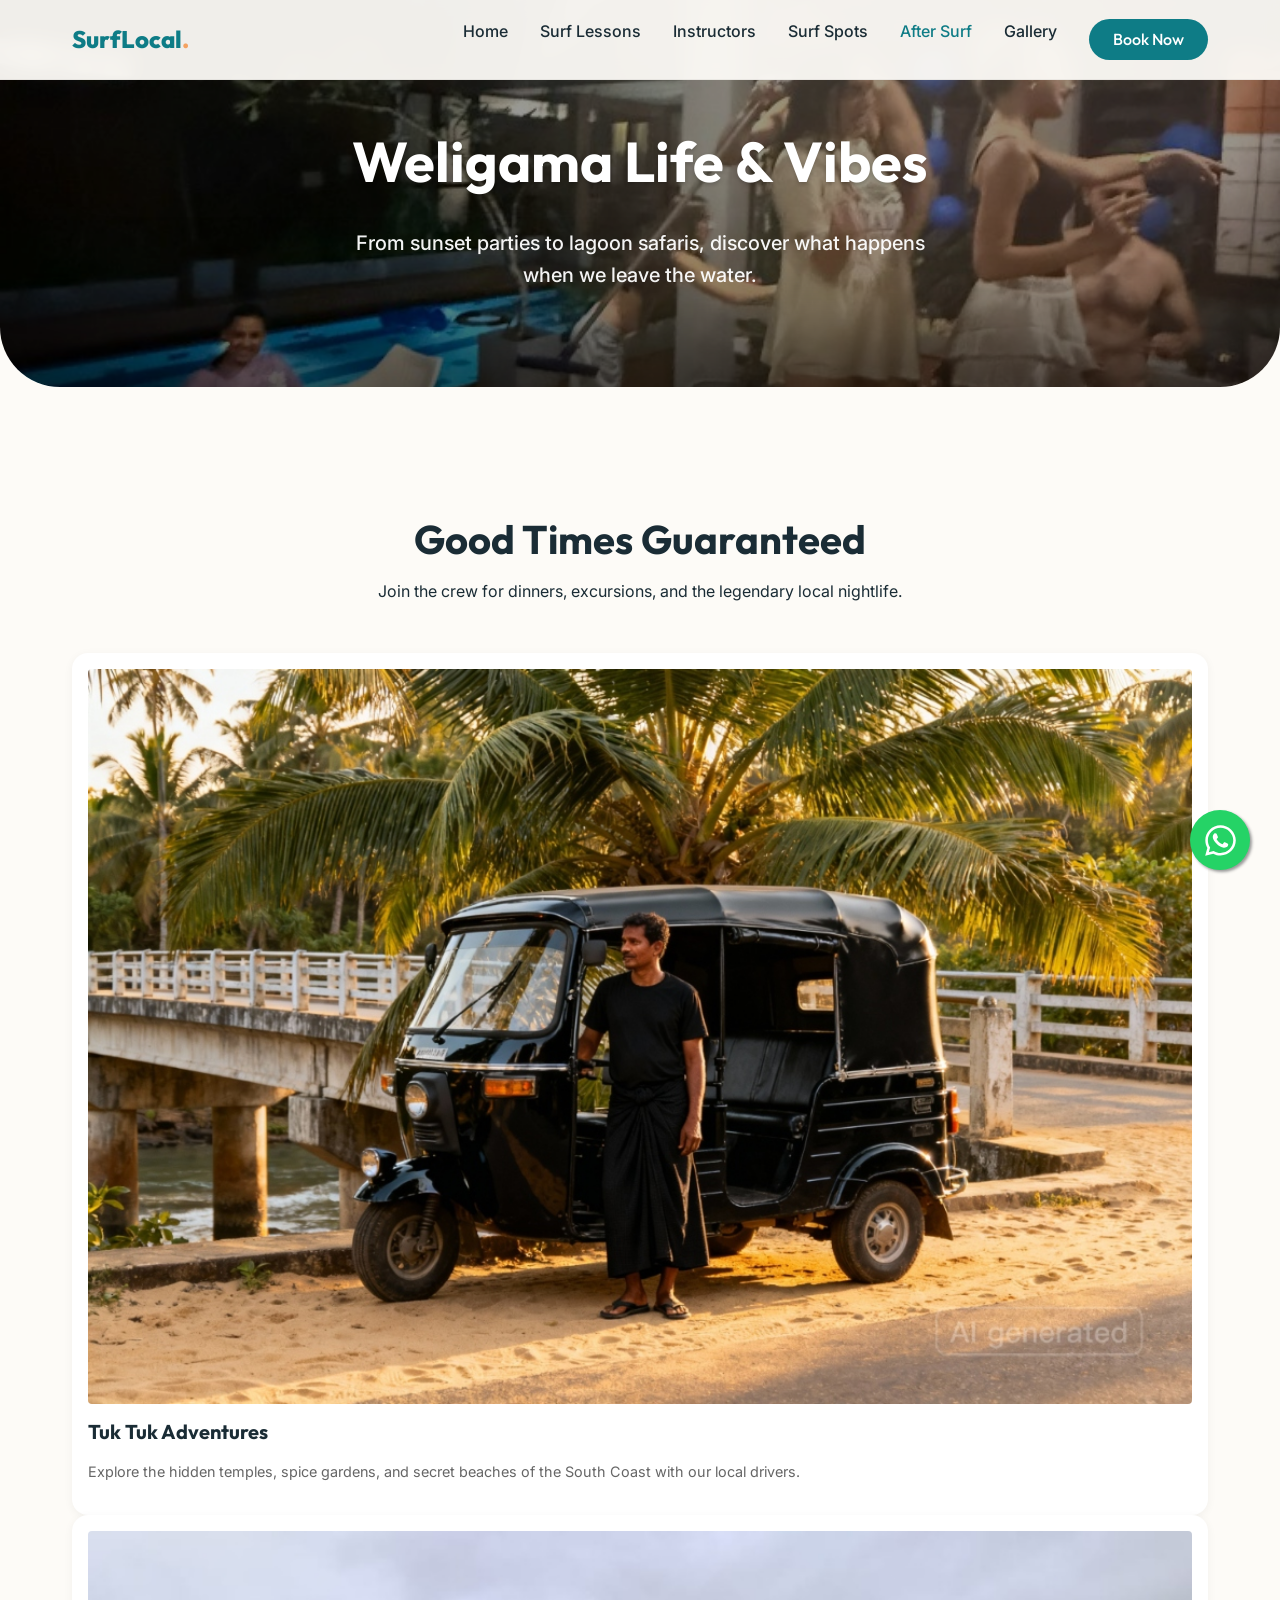
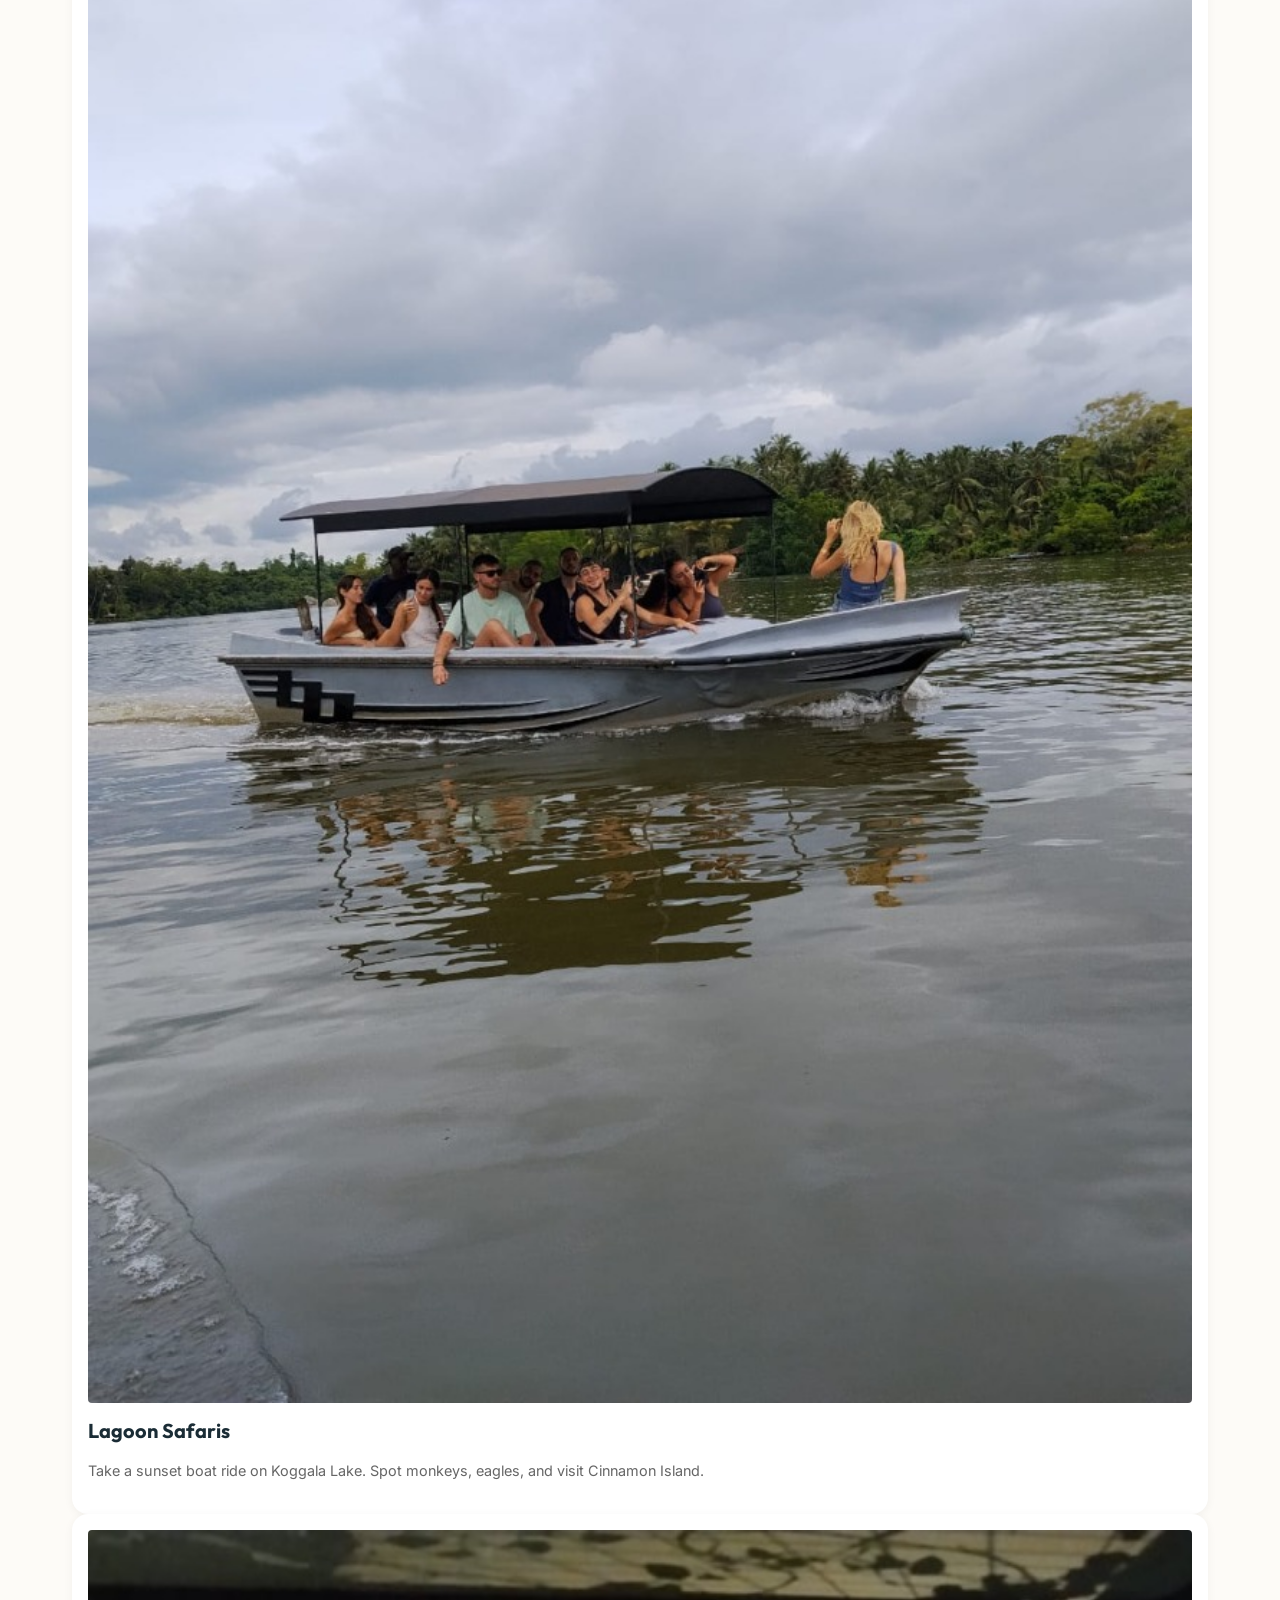
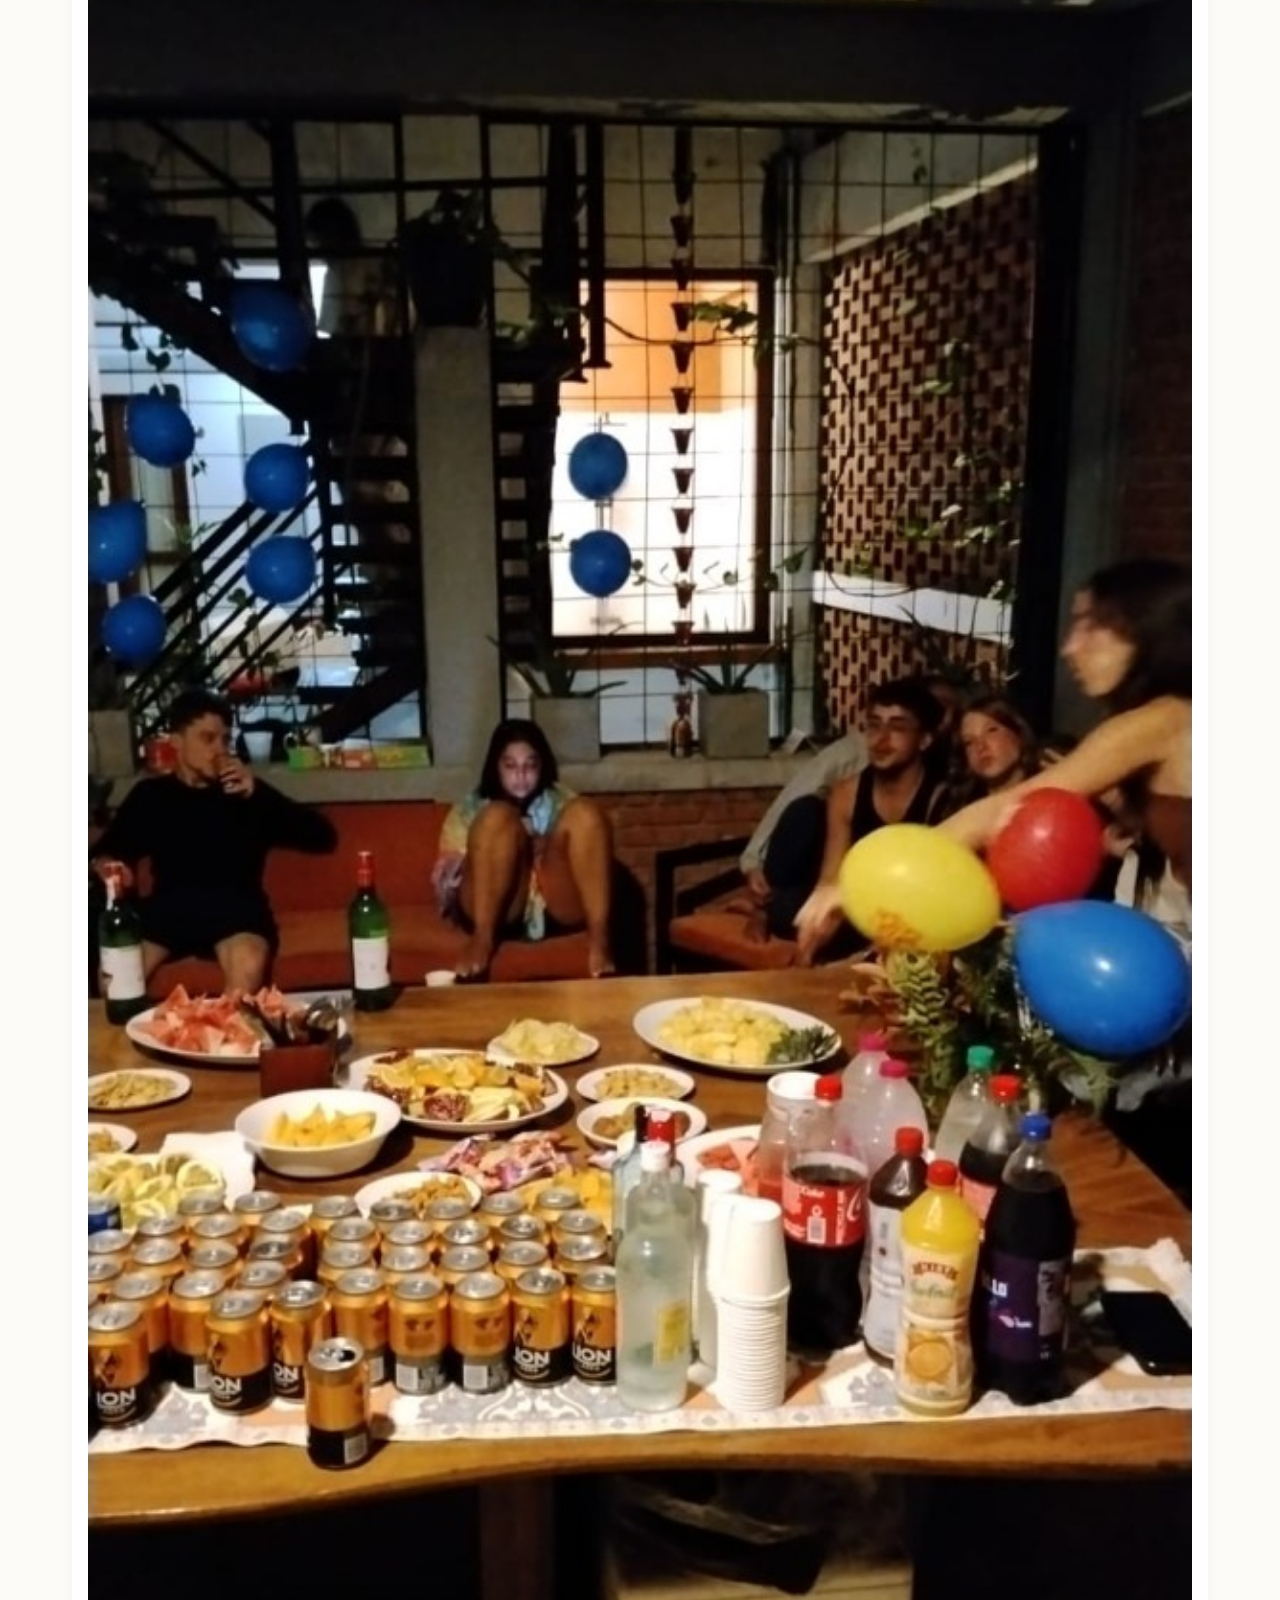
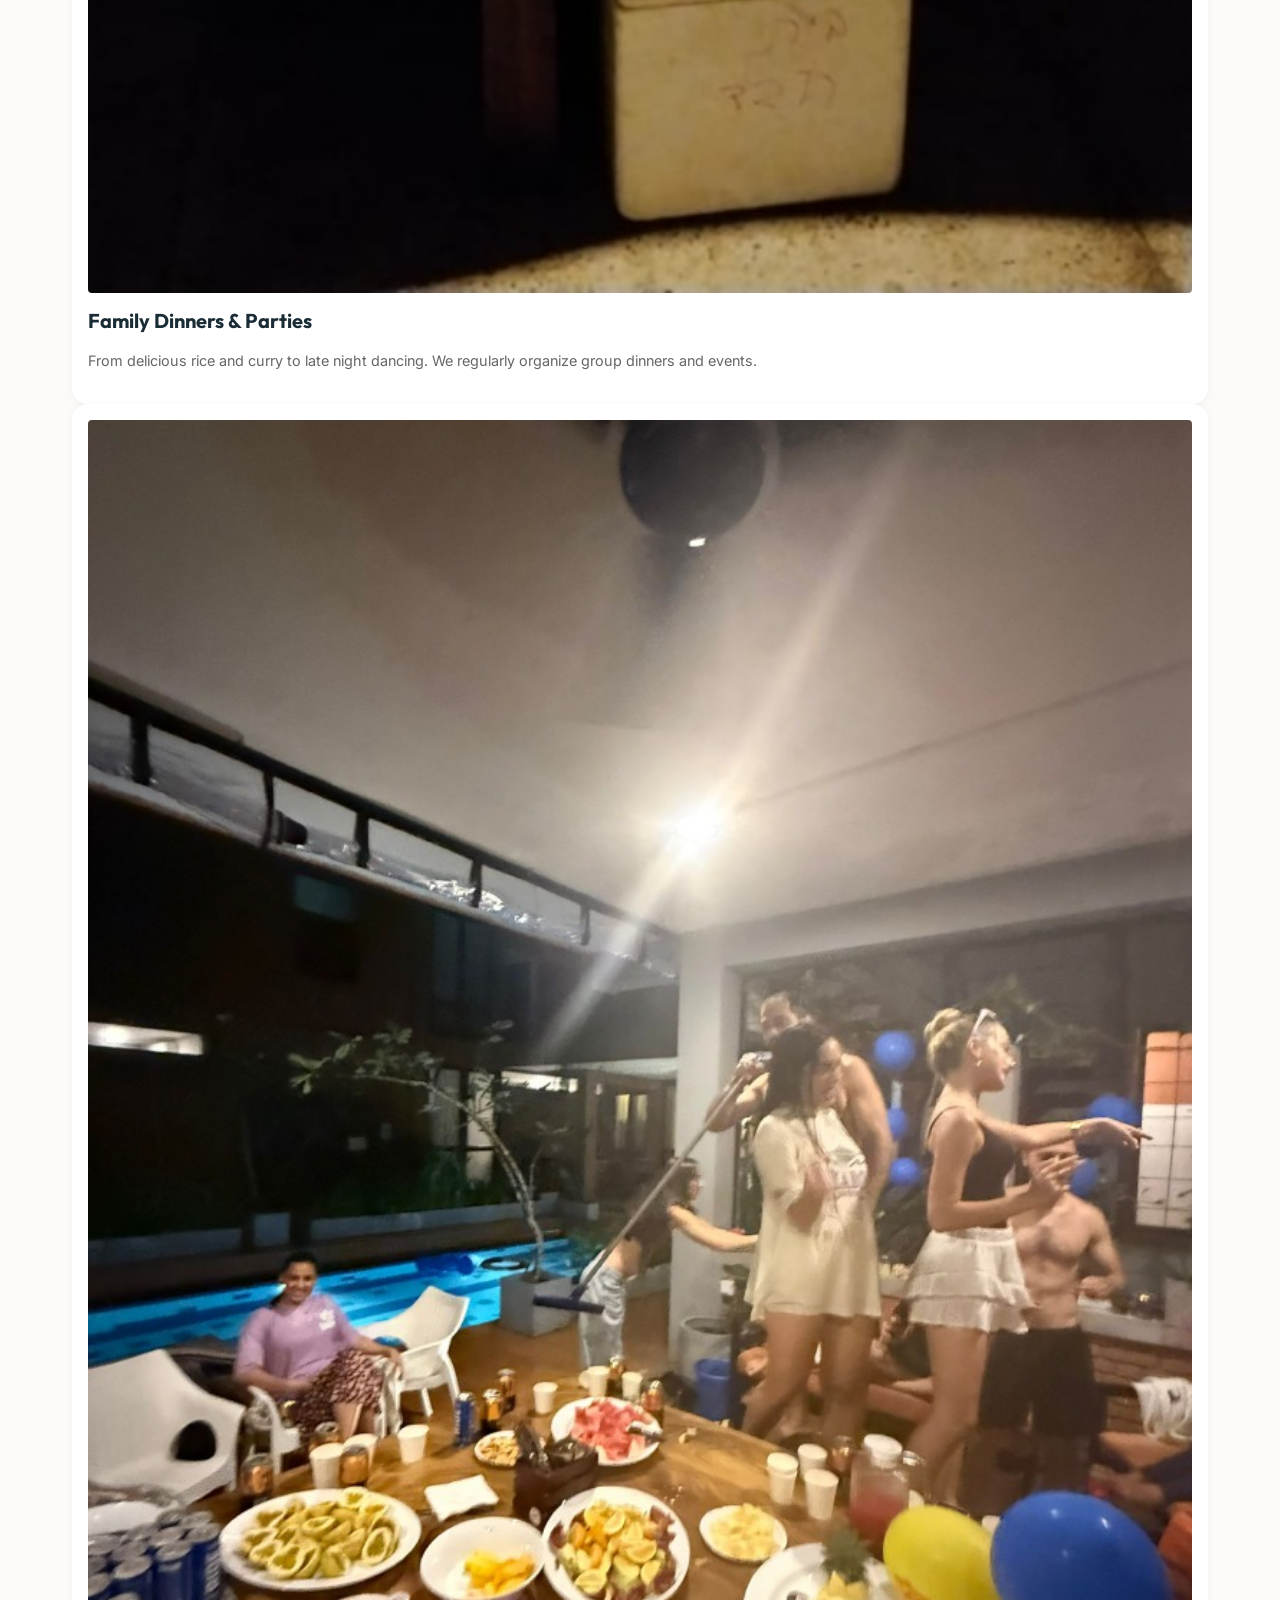
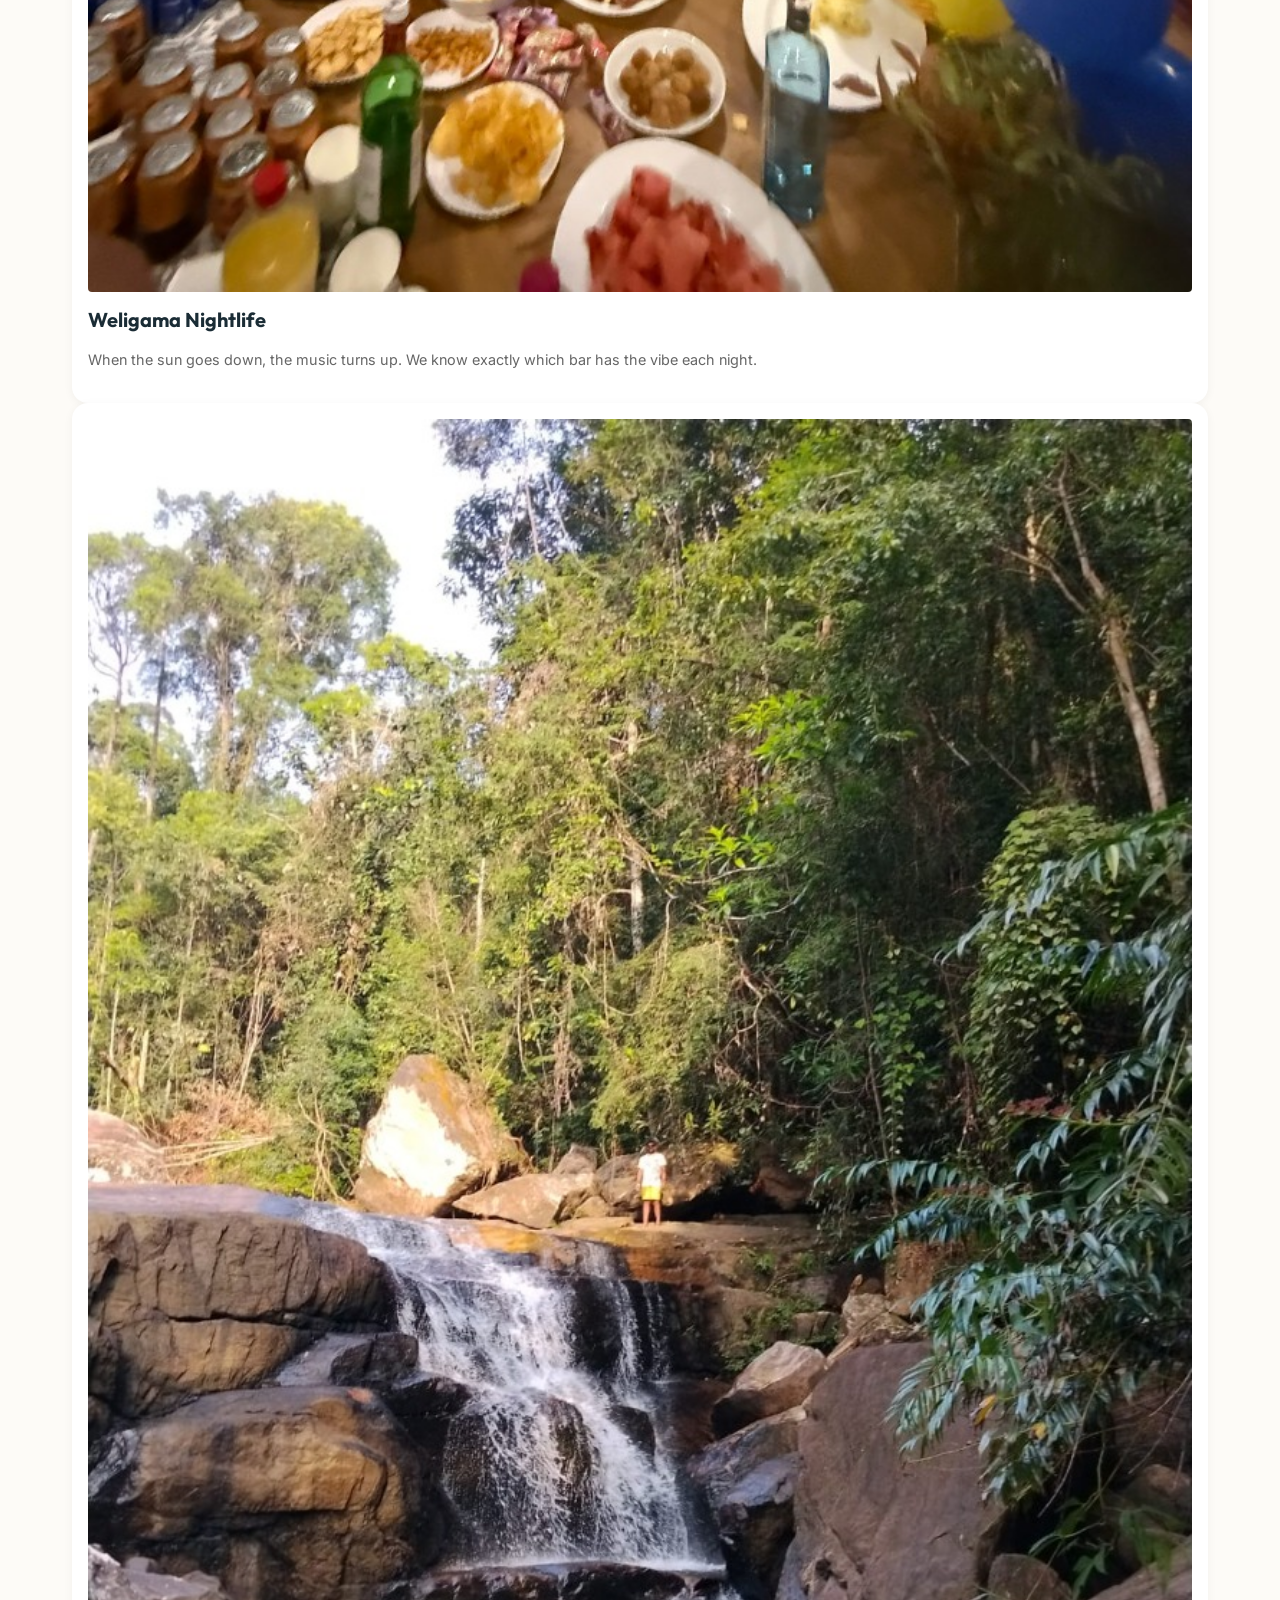
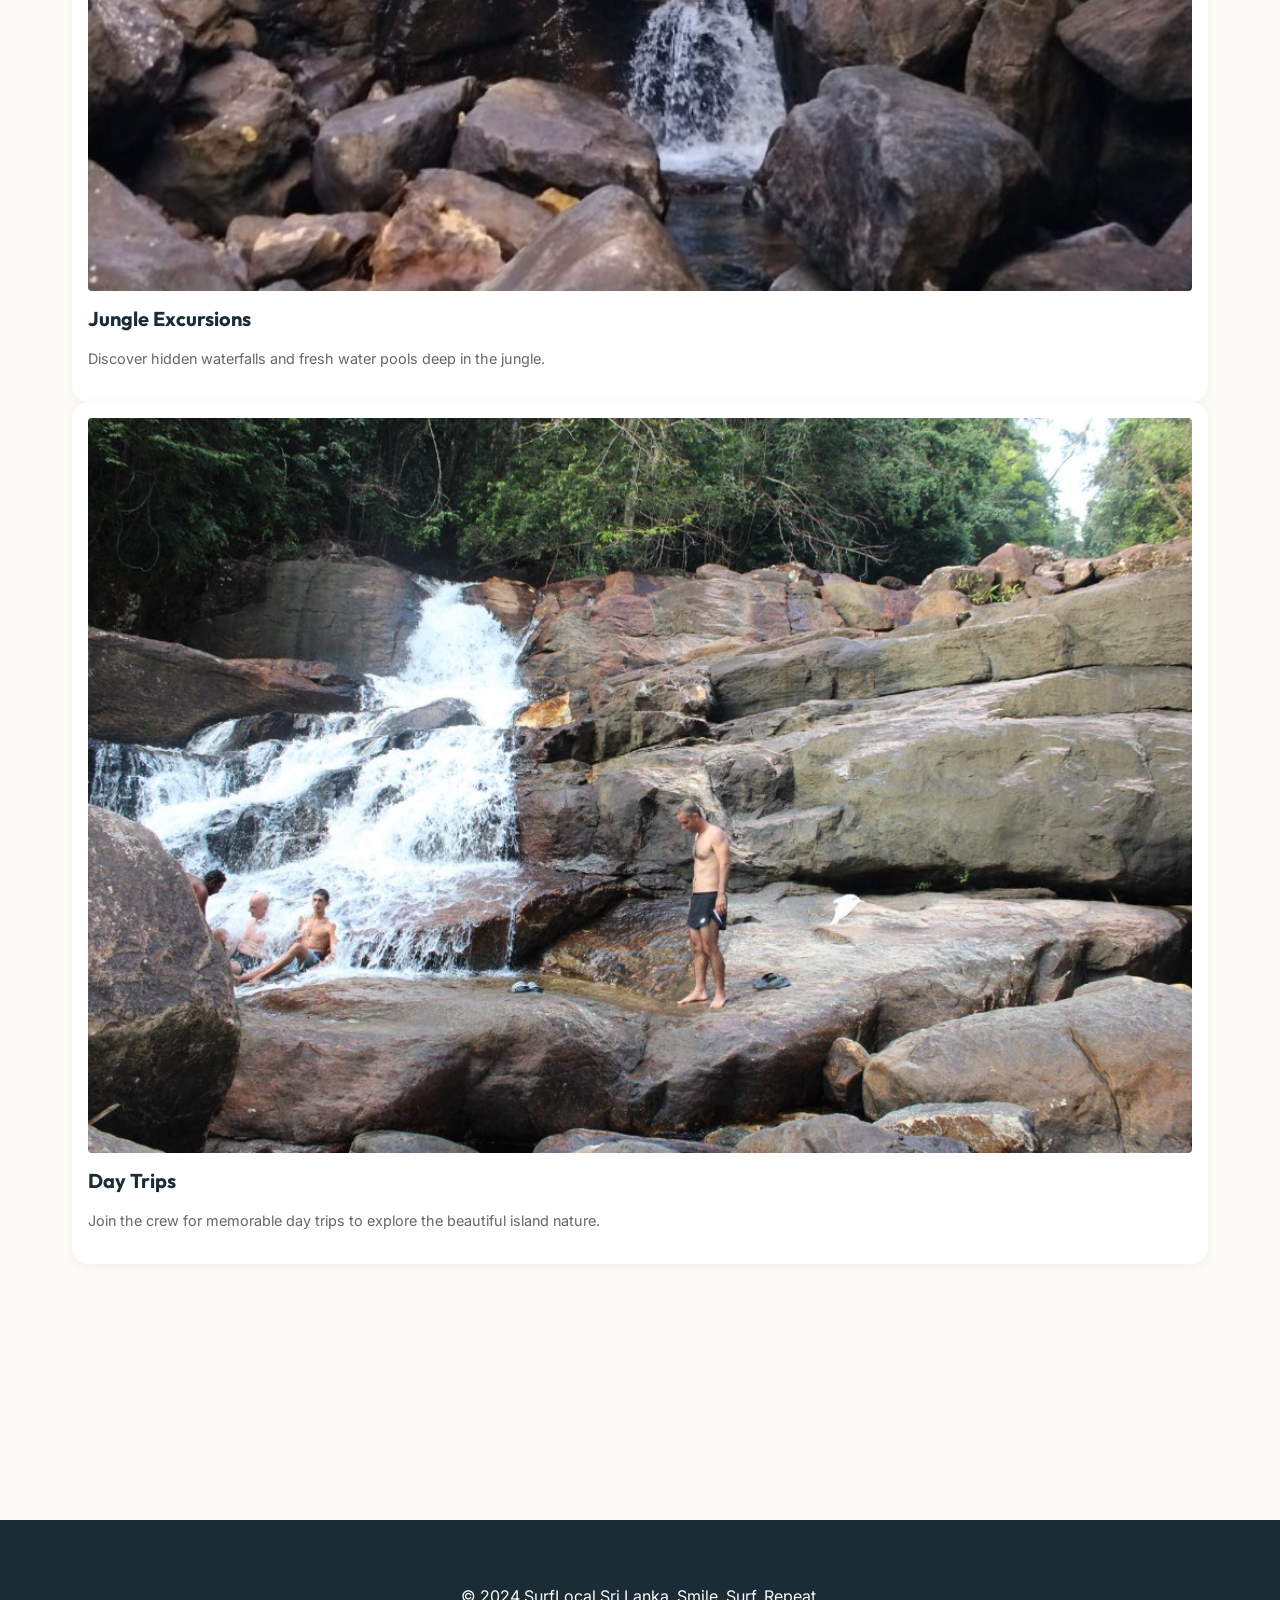
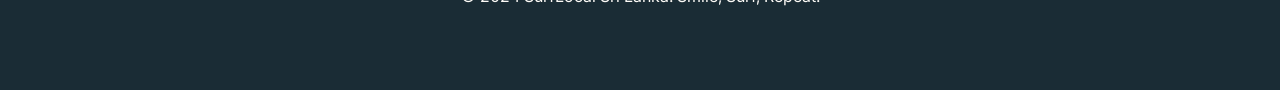
==== commit 58eb287e: "Update Family Dinner section with dancing image" ====
--- a/after_surf.html
+++ b/after_surf.html
@@ -73,11 +73,11 @@
 
                 <div
                     style="background: #fff; padding: 1rem; border-radius: var(--radius-md); box-shadow: 0 2px 10px rgba(0,0,0,0.05);">
-                    <img src="assets/images/lifestyle_dinner.jpg" alt="Family Dinners"
+                    <img src="assets/images/lifestyle_dancing.png" alt="People Dancing"
                         style="width: 100%; height: auto; border-radius: 4px; display: block;">
-                    <h3 style="font-size: 1.25rem; margin-top: 1rem;">Family Dinners</h3>
-                    <p style="color: #666; font-size: 0.9rem;">The best rice and curry in town. We regularly organize
-                        group dinners to taste authentic Sri Lankan flavors.</p>
+                    <h3 style="font-size: 1.25rem; margin-top: 1rem;">Family Dinners & Parties</h3>
+                    <p style="color: #666; font-size: 0.9rem;">From delicious rice and curry to late night dancing. We
+                        regularly organize group dinners and events.</p>
                 </div>
 
                 <div
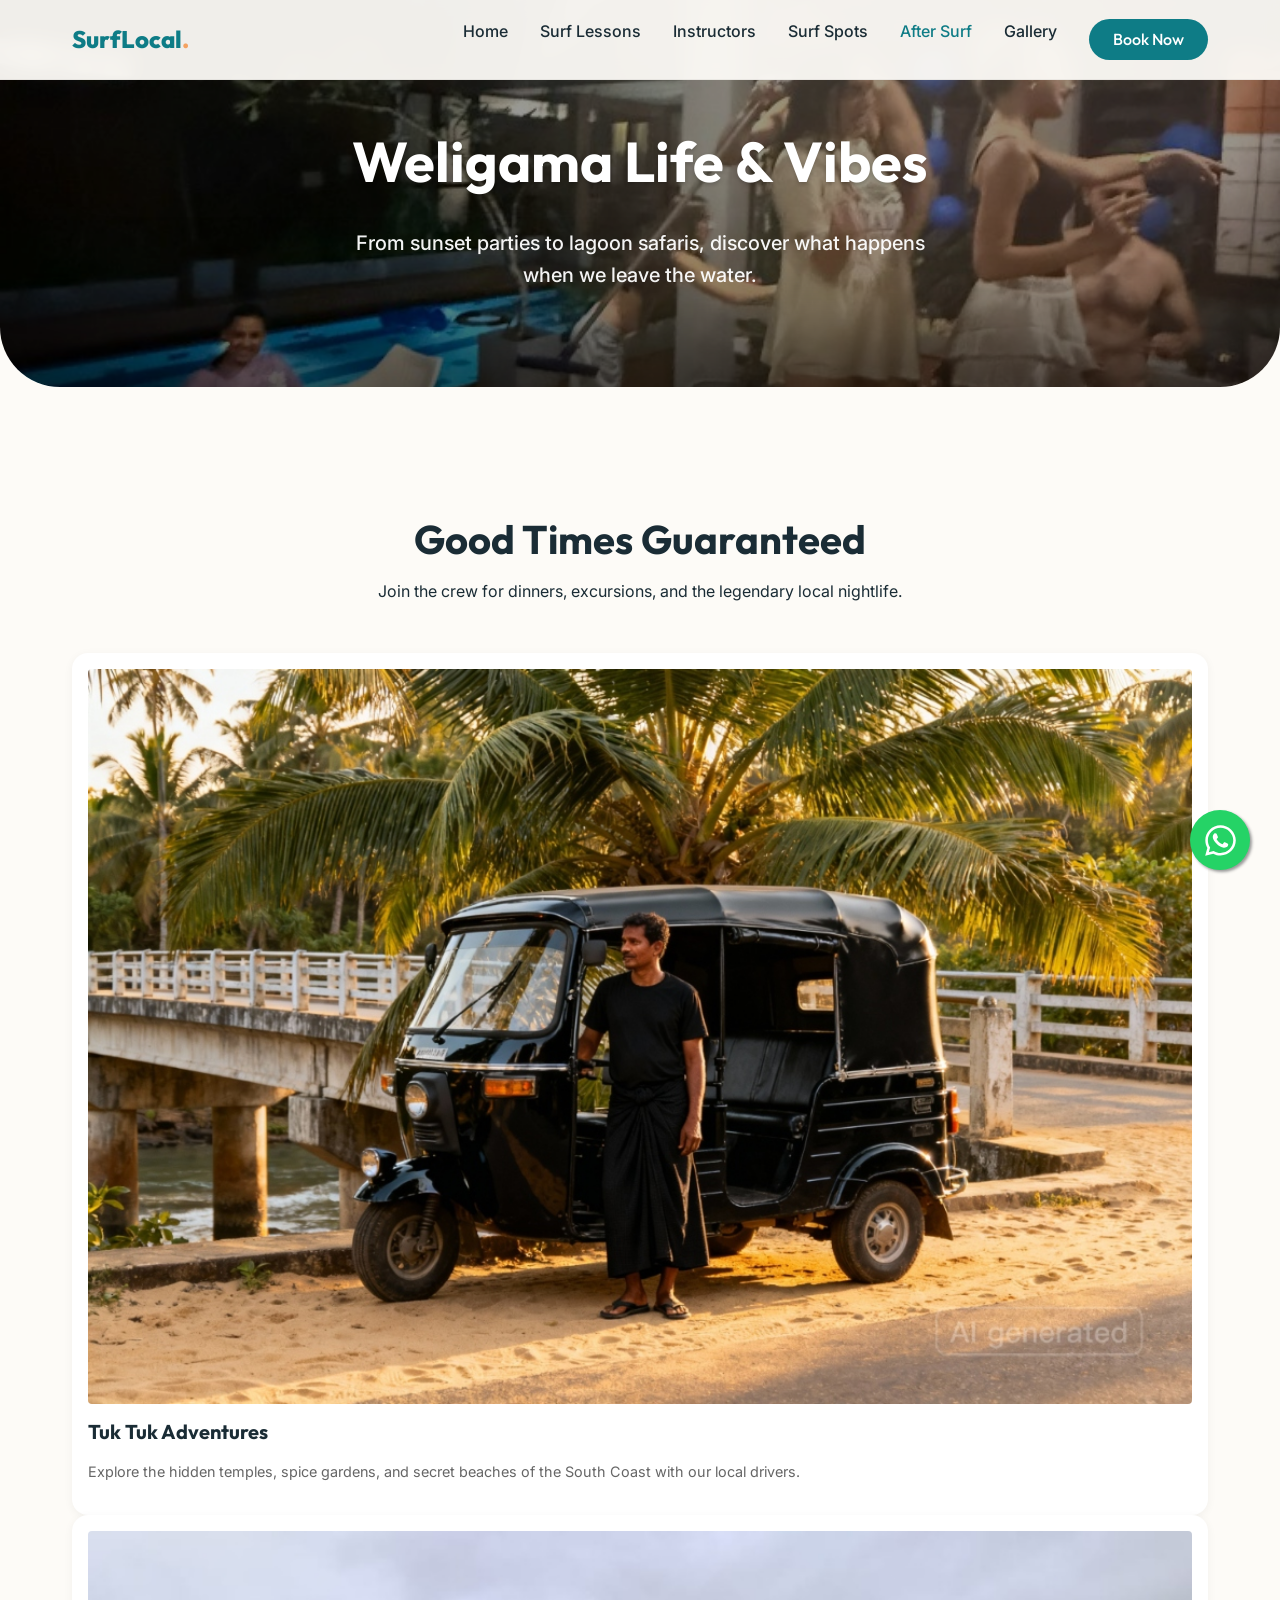
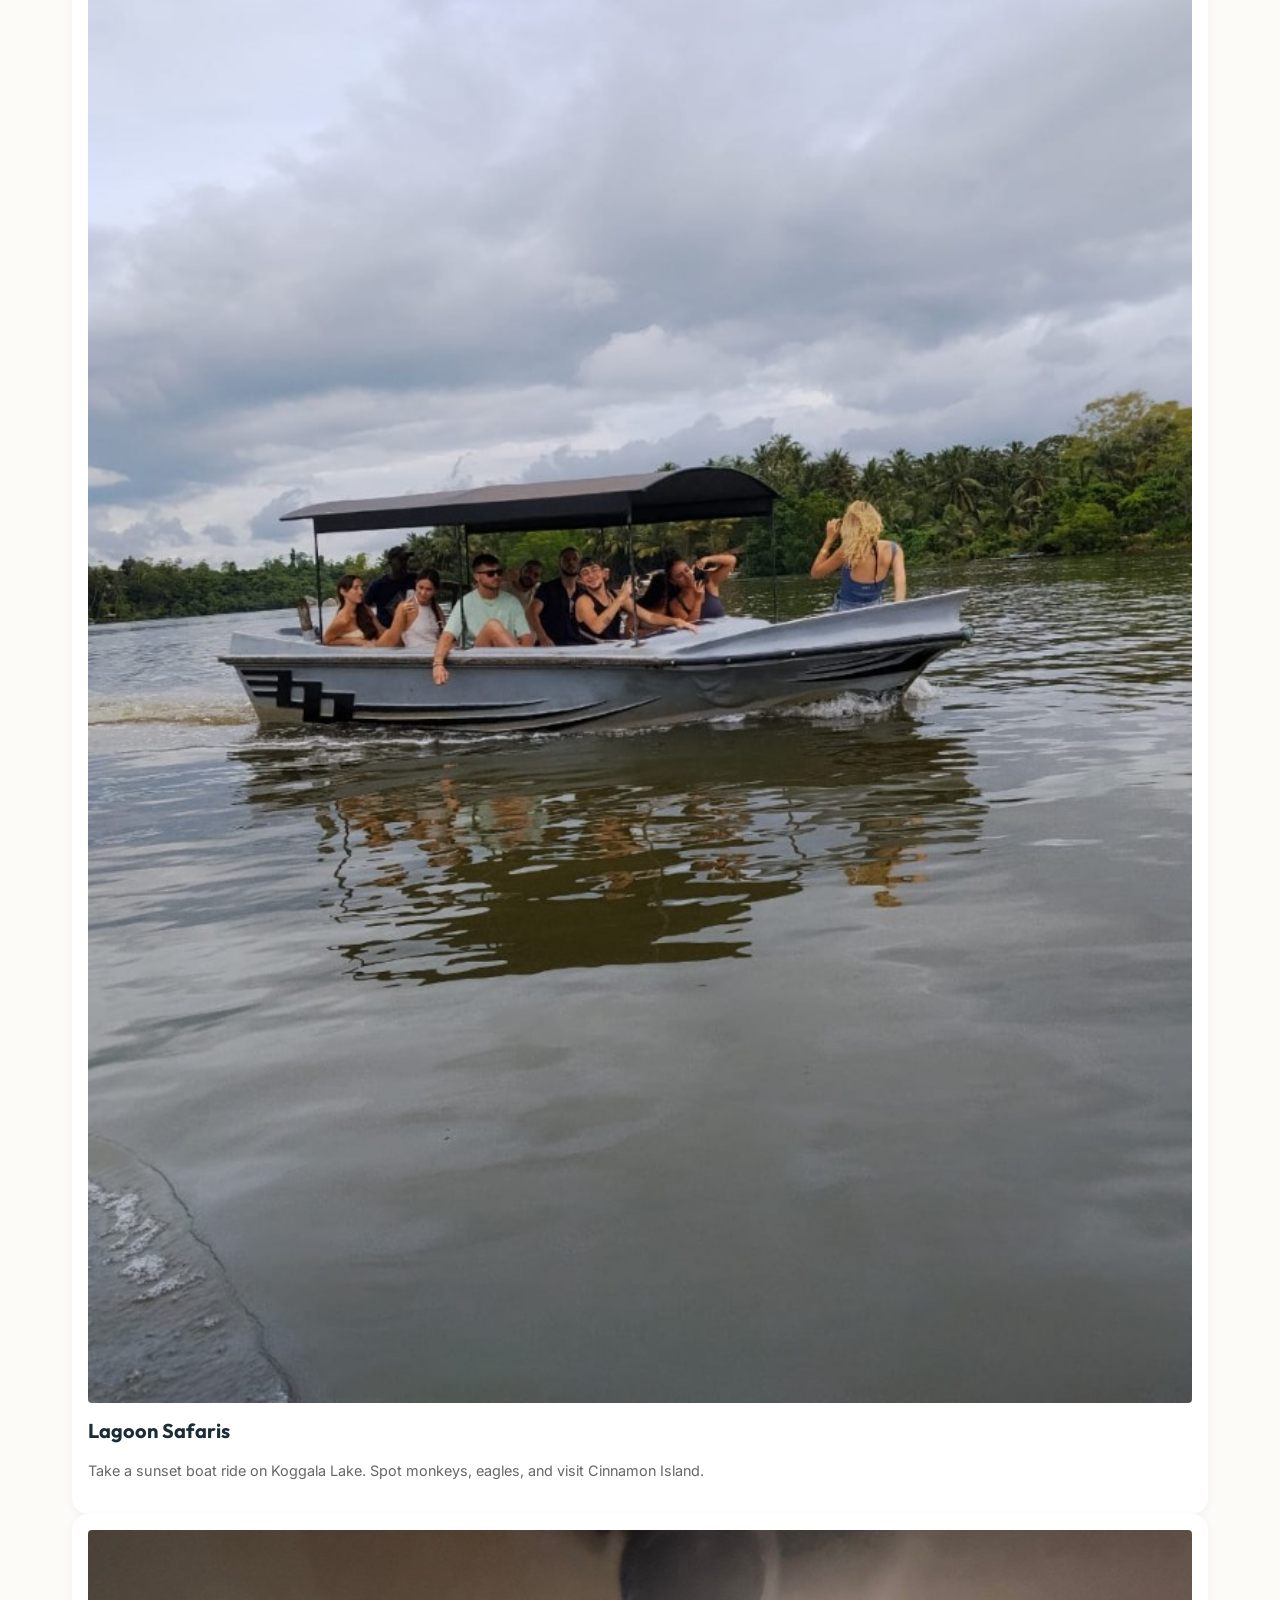
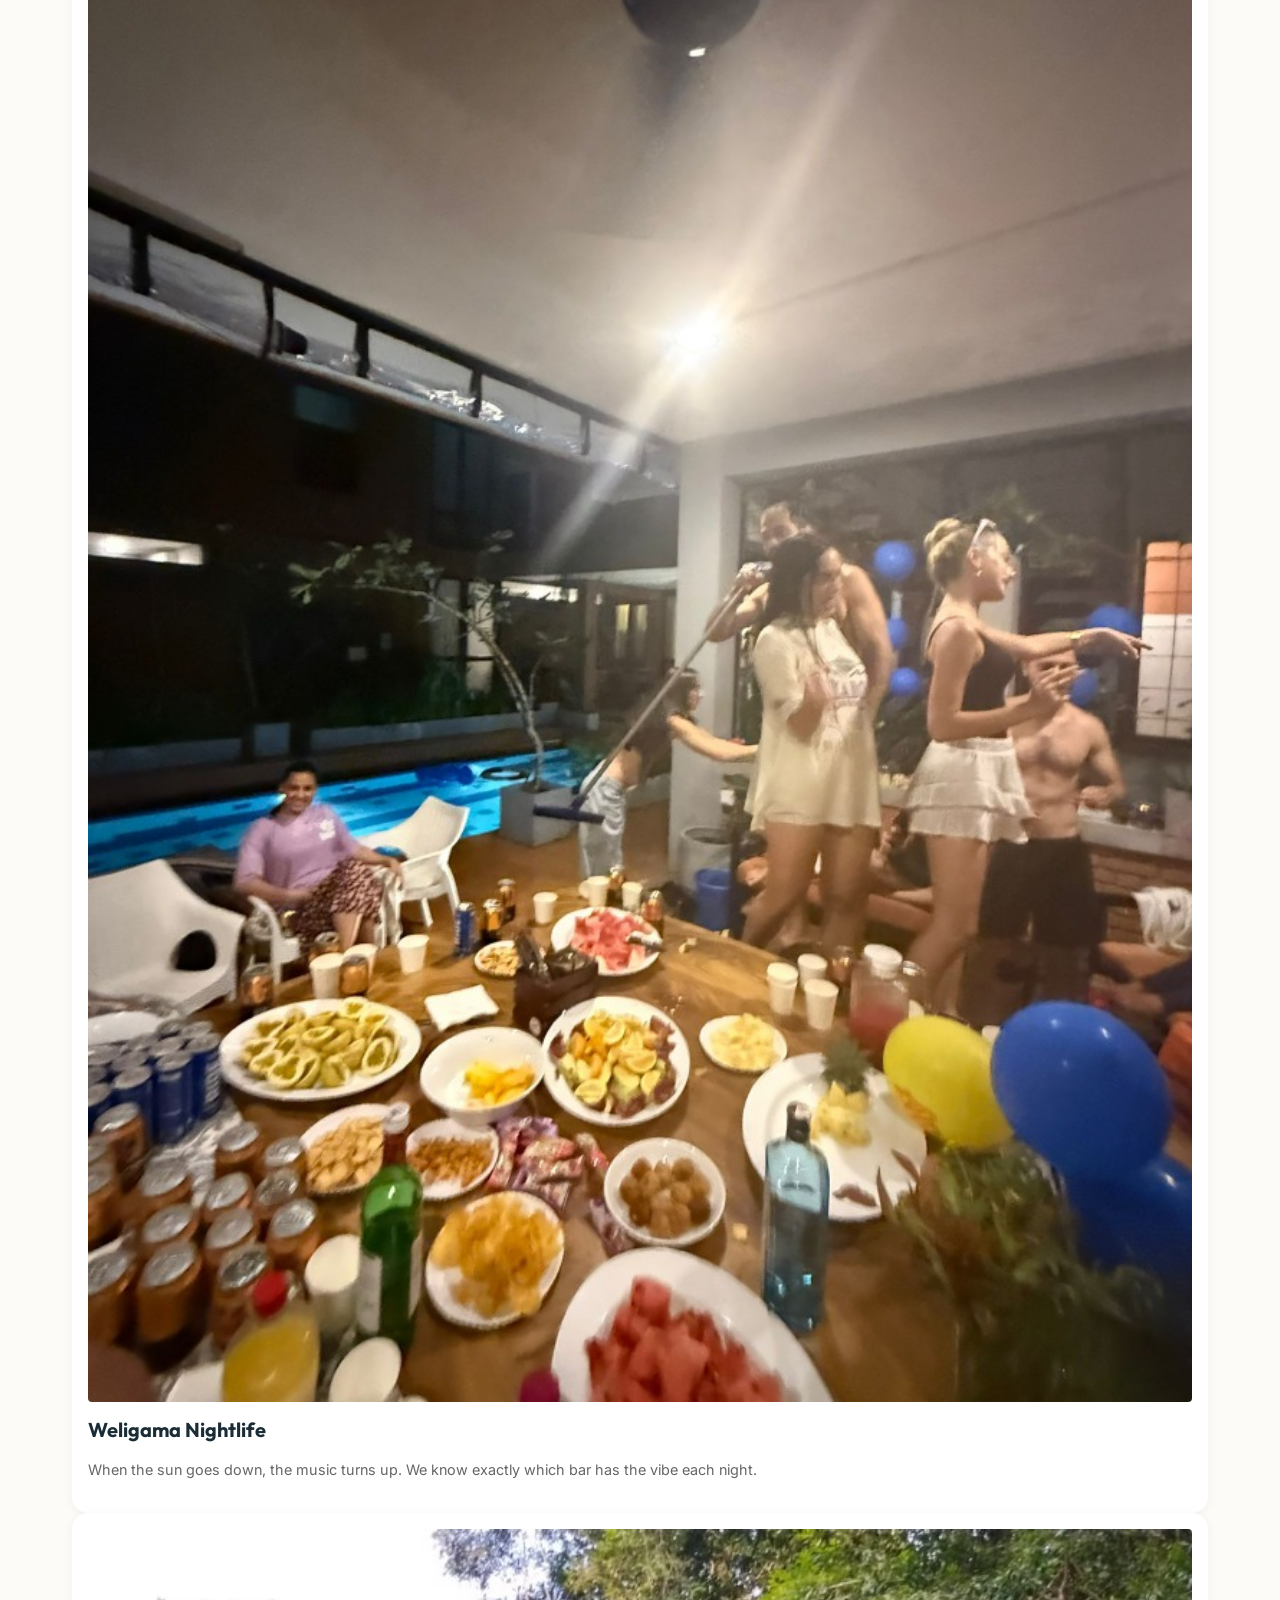
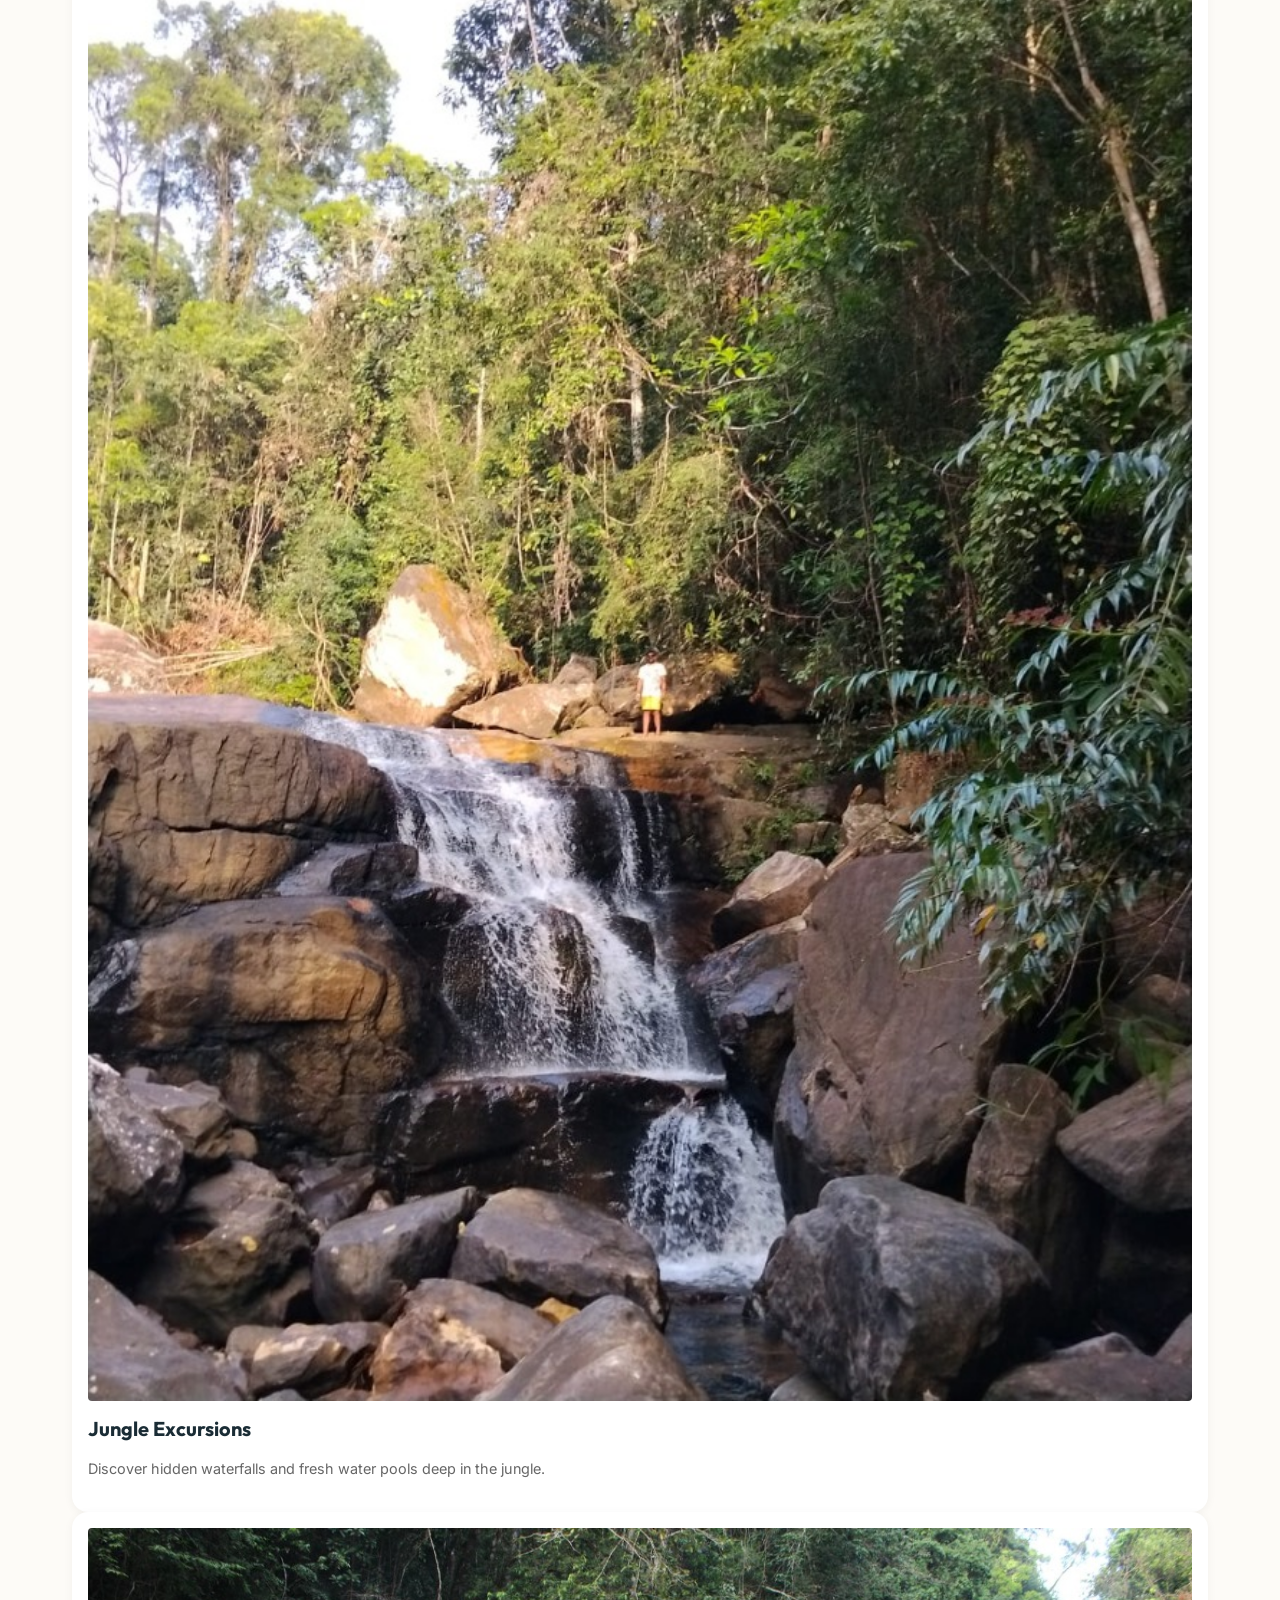
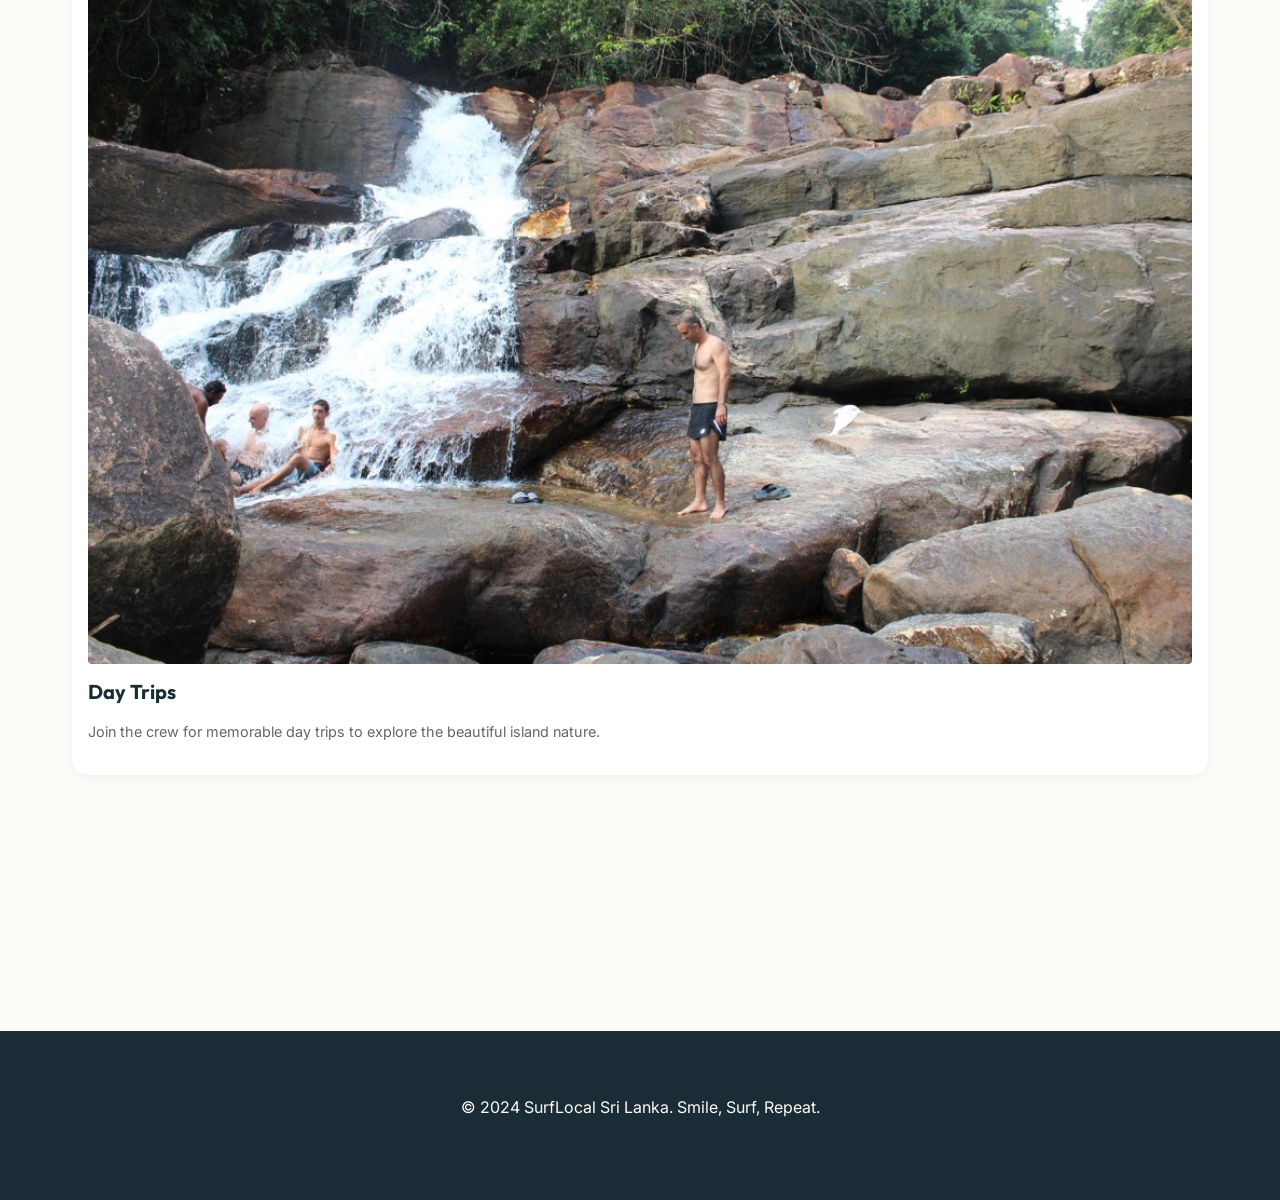
==== commit 03a1b24a: "Remove Family Dinners & Parties section entirely" ====
--- a/after_surf.html
+++ b/after_surf.html
@@ -71,14 +71,7 @@
                         eagles, and visit Cinnamon Island.</p>
                 </div>
 
-                <div
-                    style="background: #fff; padding: 1rem; border-radius: var(--radius-md); box-shadow: 0 2px 10px rgba(0,0,0,0.05);">
-                    <img src="assets/images/lifestyle_dancing.png" alt="People Dancing"
-                        style="width: 100%; height: auto; border-radius: 4px; display: block;">
-                    <h3 style="font-size: 1.25rem; margin-top: 1rem;">Family Dinners & Parties</h3>
-                    <p style="color: #666; font-size: 0.9rem;">From delicious rice and curry to late night dancing. We
-                        regularly organize group dinners and events.</p>
-                </div>
+
 
                 <div
                     style="background: #fff; padding: 1rem; border-radius: var(--radius-md); box-shadow: 0 2px 10px rgba(0,0,0,0.05);">
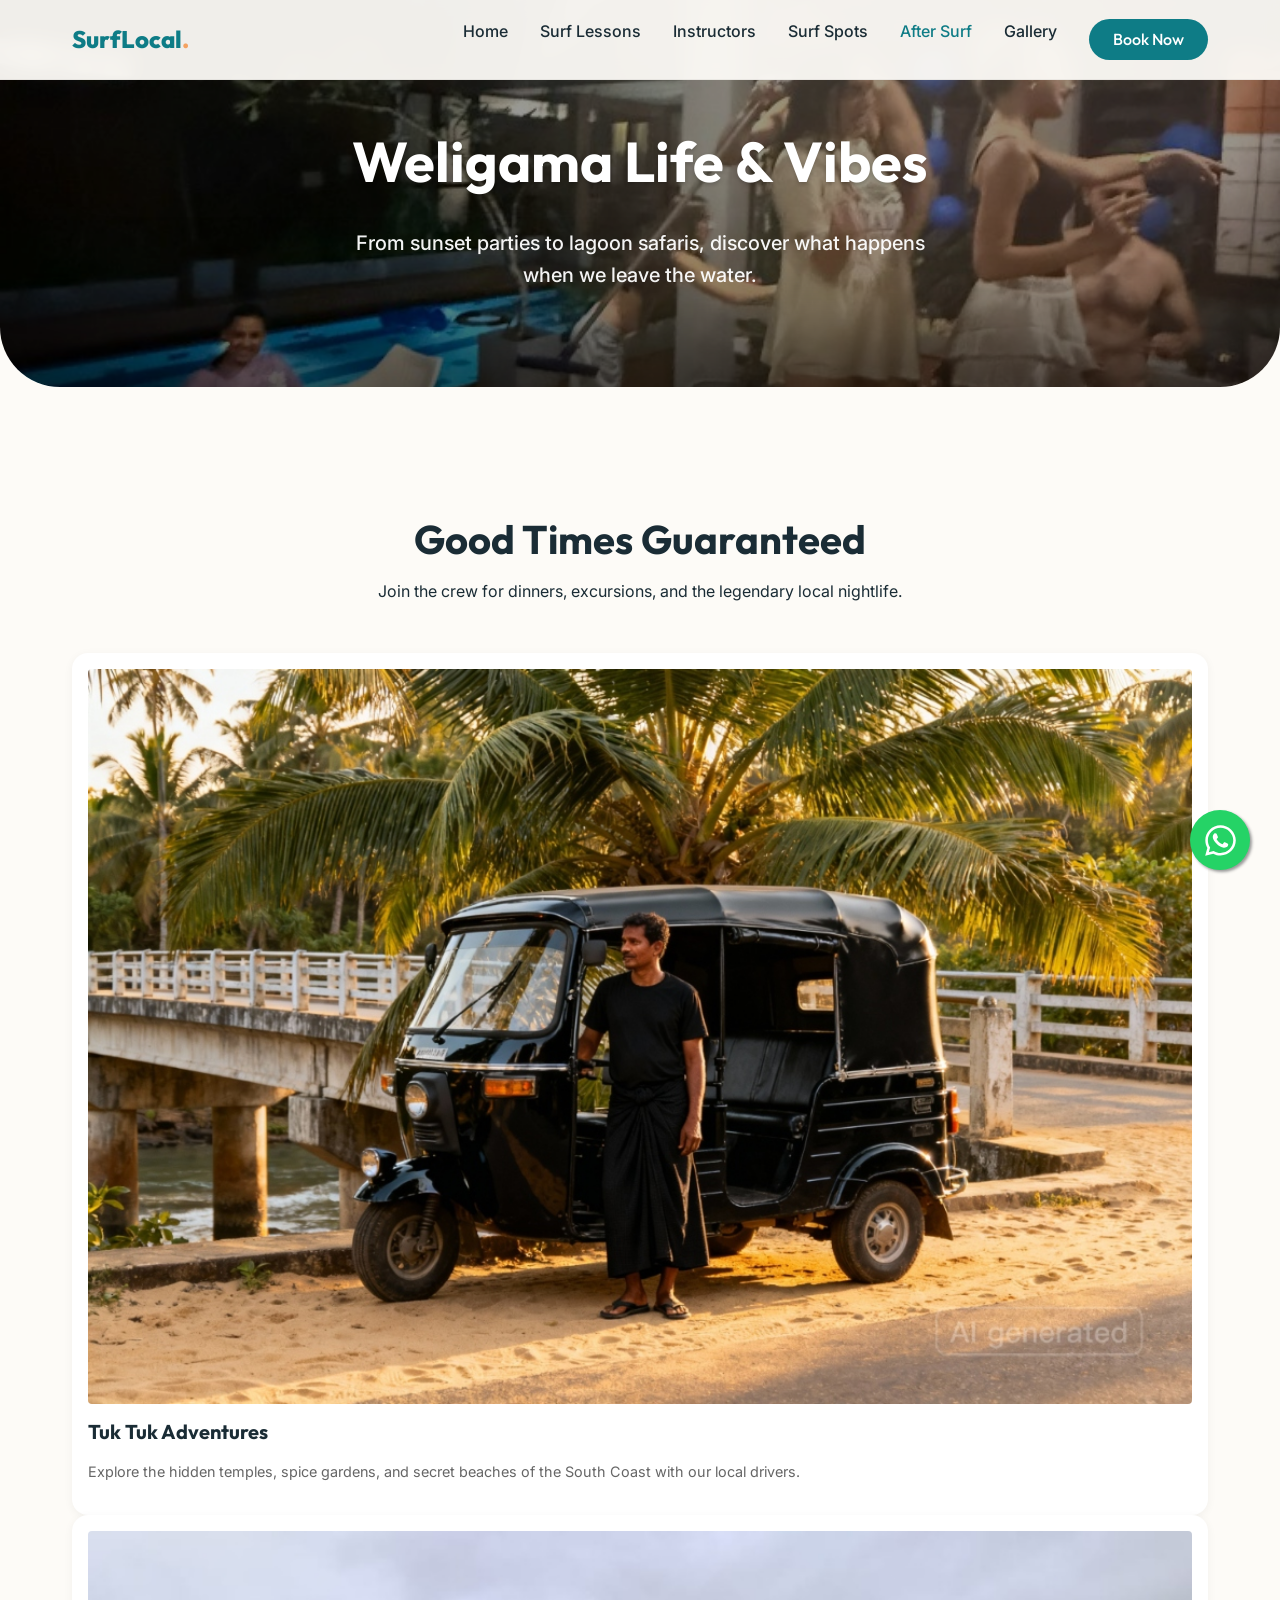
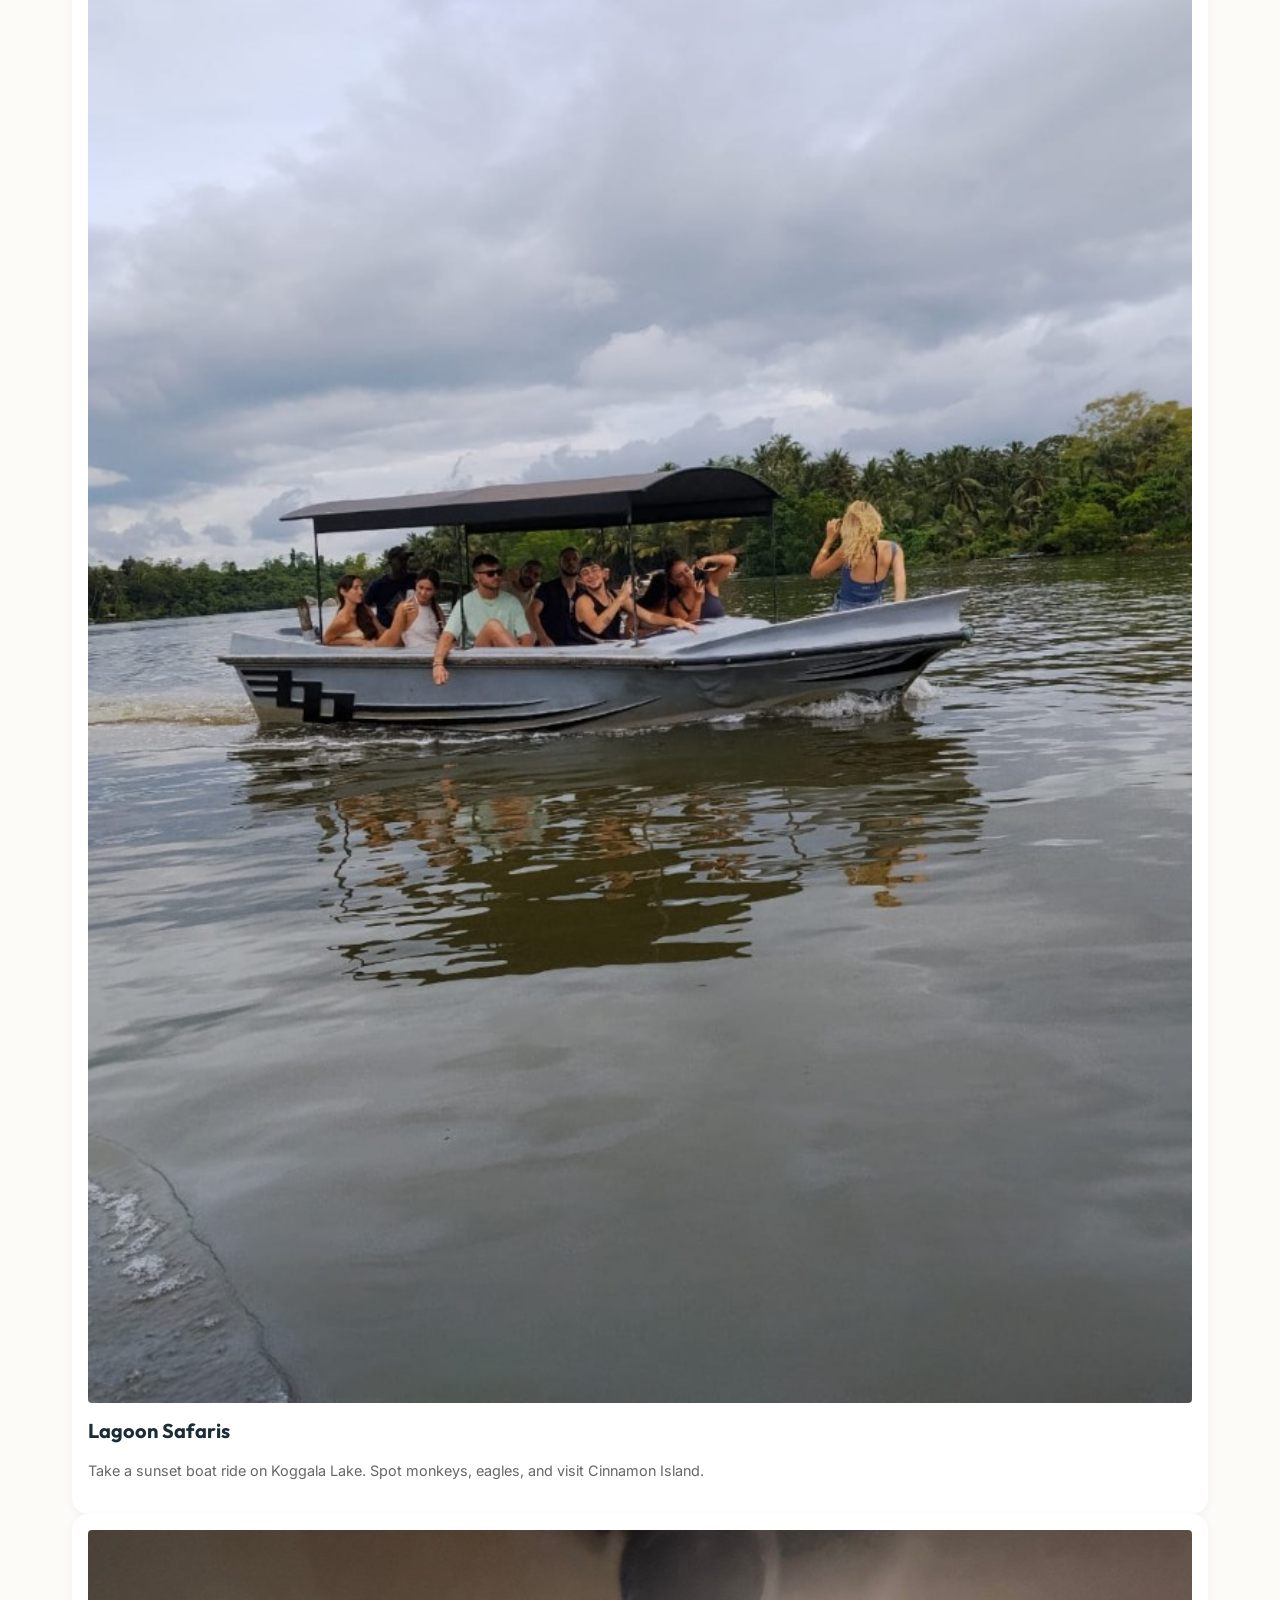
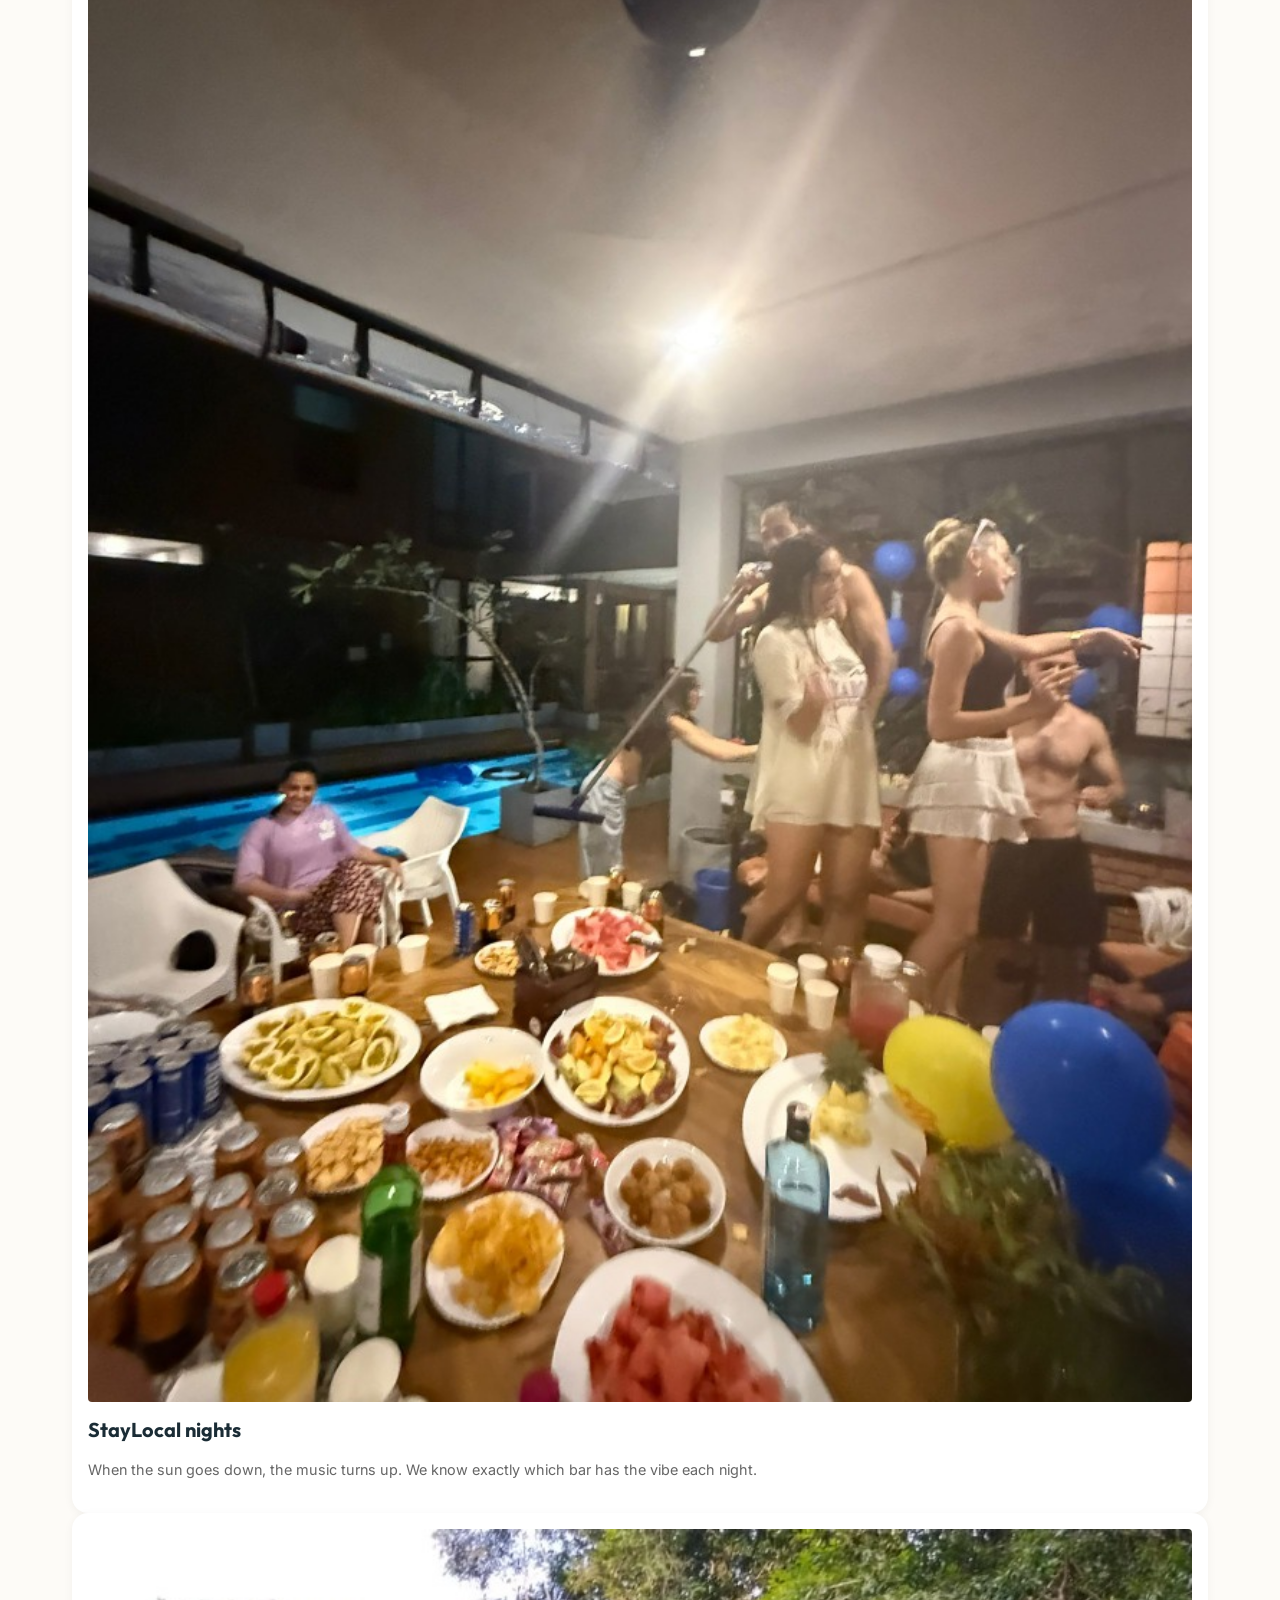
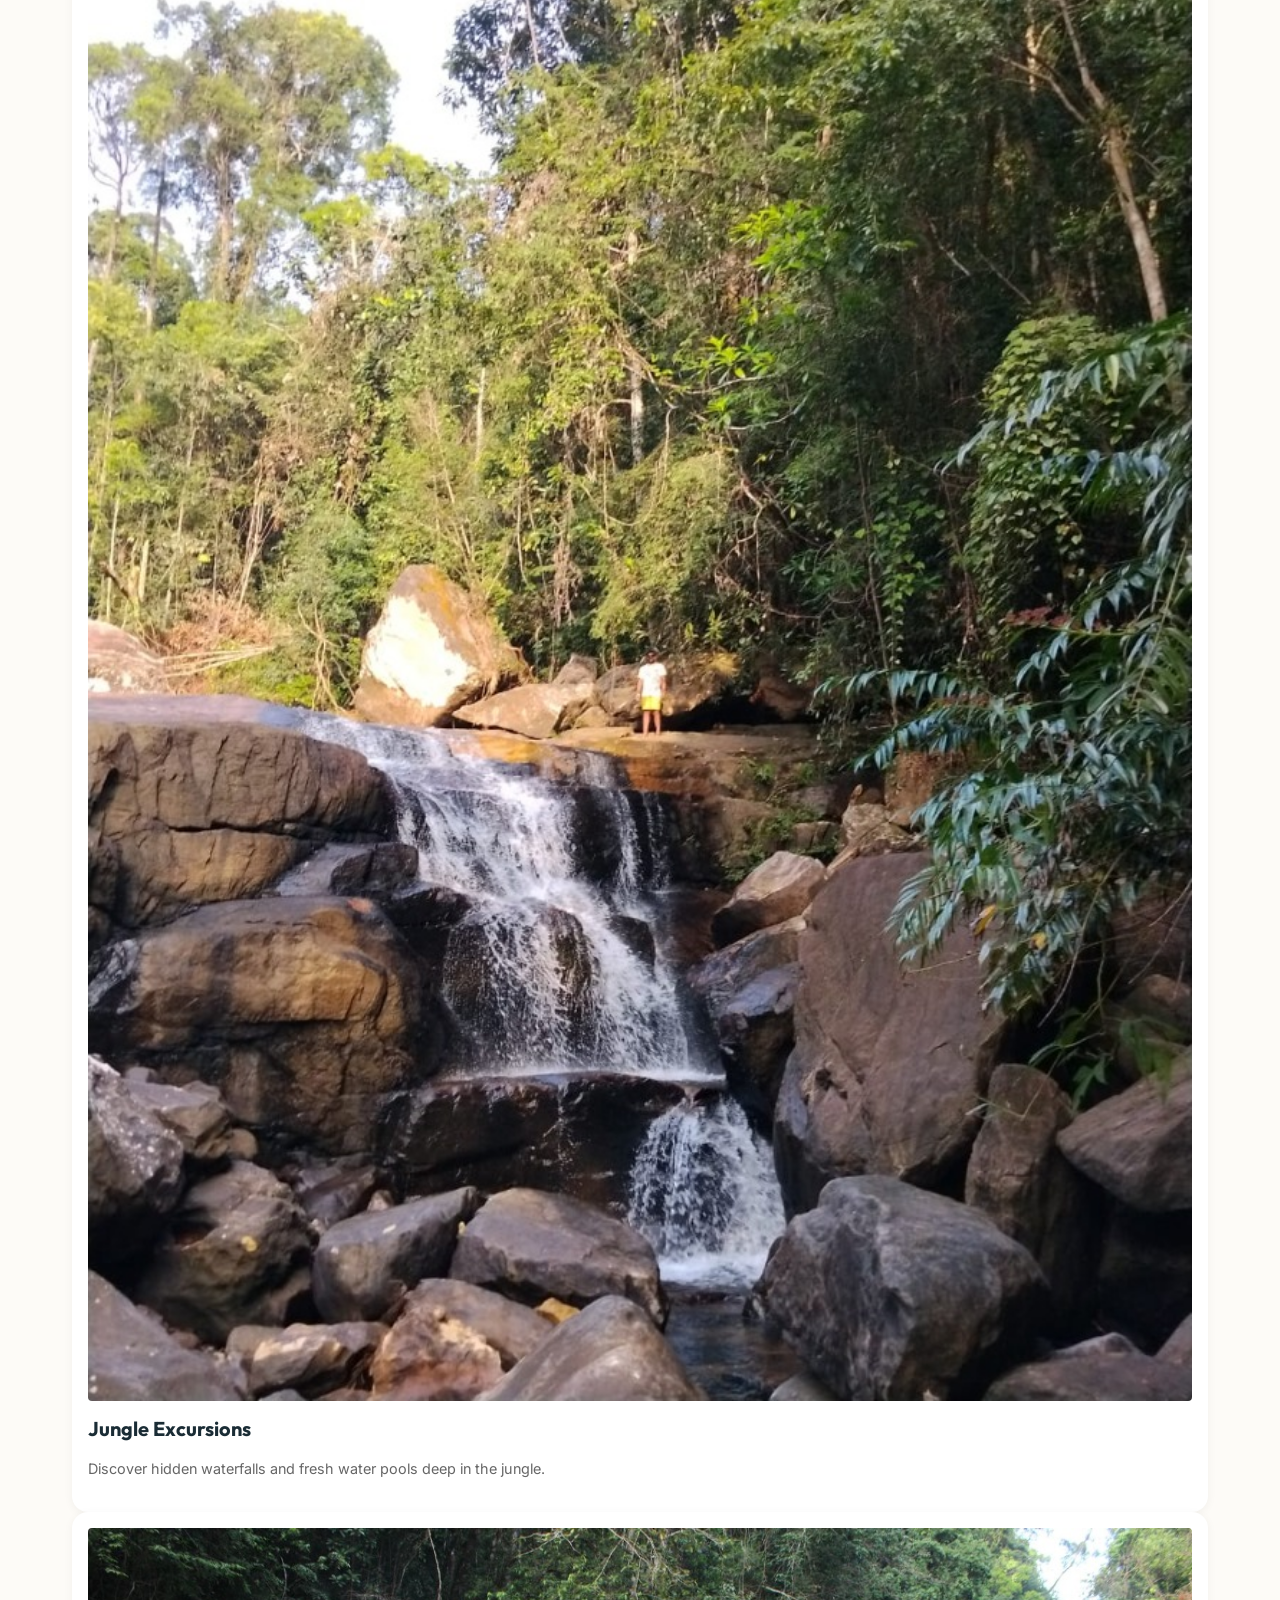
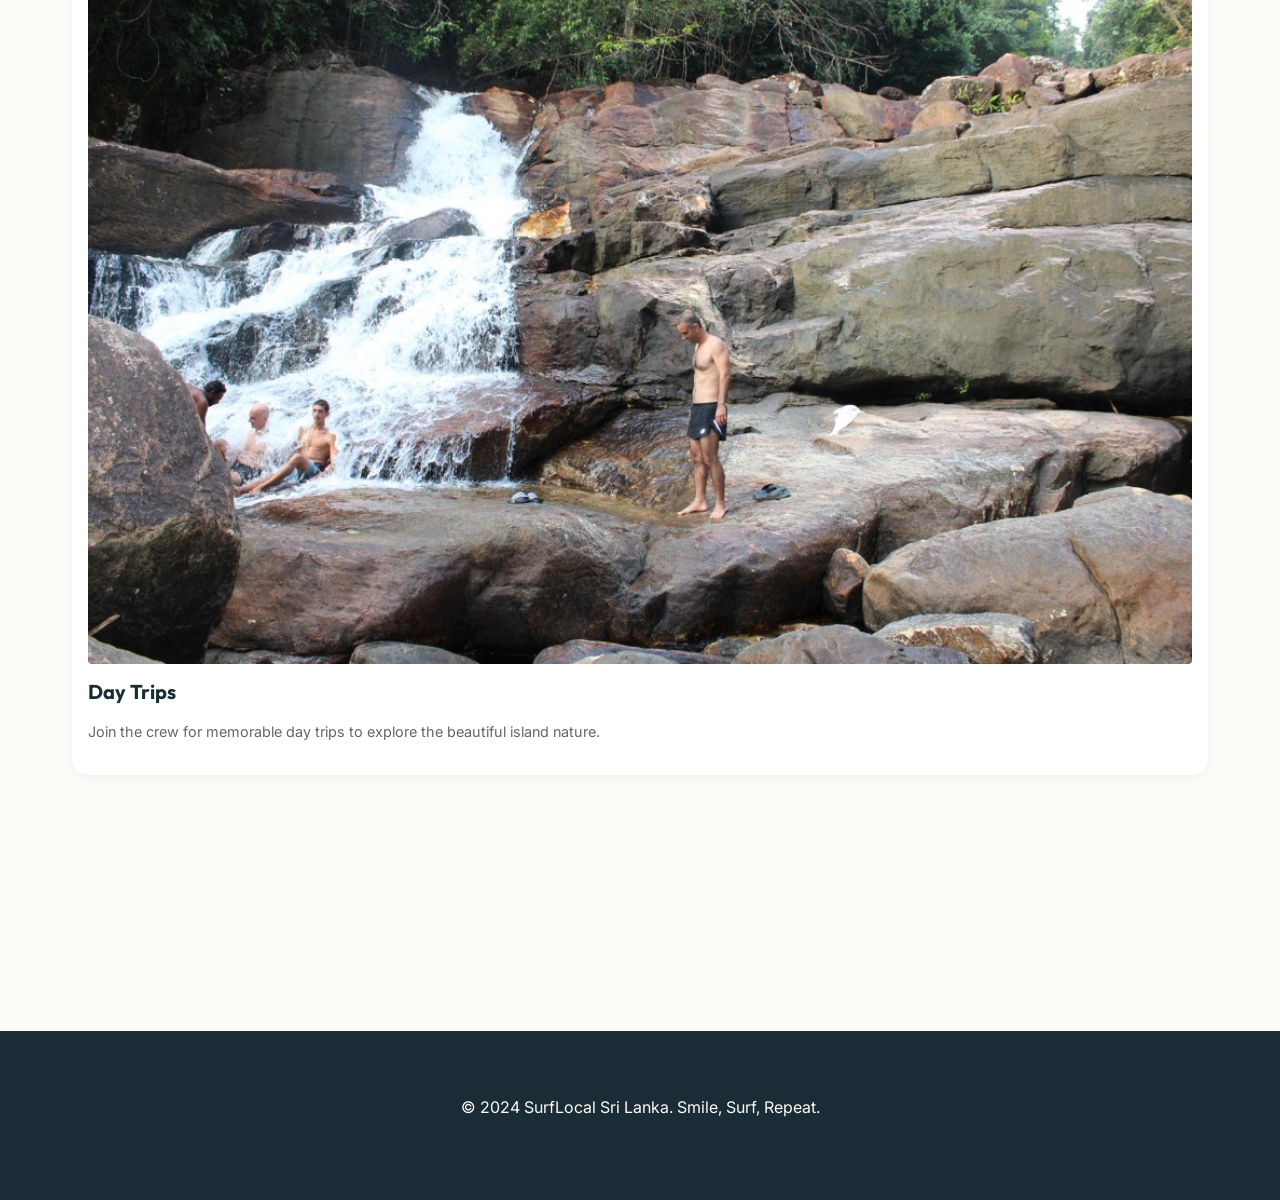
==== commit 089ec0bd: "Update Nightlife heading to StayLocal nights" ====
--- a/after_surf.html
+++ b/after_surf.html
@@ -77,7 +77,7 @@
                     style="background: #fff; padding: 1rem; border-radius: var(--radius-md); box-shadow: 0 2px 10px rgba(0,0,0,0.05);">
                     <img src="assets/images/lifestyle_party_1.jpg" alt="Nightlife"
                         style="width: 100%; height: auto; border-radius: 4px; display: block;">
-                    <h3 style="font-size: 1.25rem; margin-top: 1rem;">Weligama Nightlife</h3>
+                    <h3 style="font-size: 1.25rem; margin-top: 1rem;">StayLocal nights</h3>
                     <p style="color: #666; font-size: 0.9rem;">When the sun goes down, the music turns up. We know
                         exactly which bar has the vibe each night.</p>
                 </div>
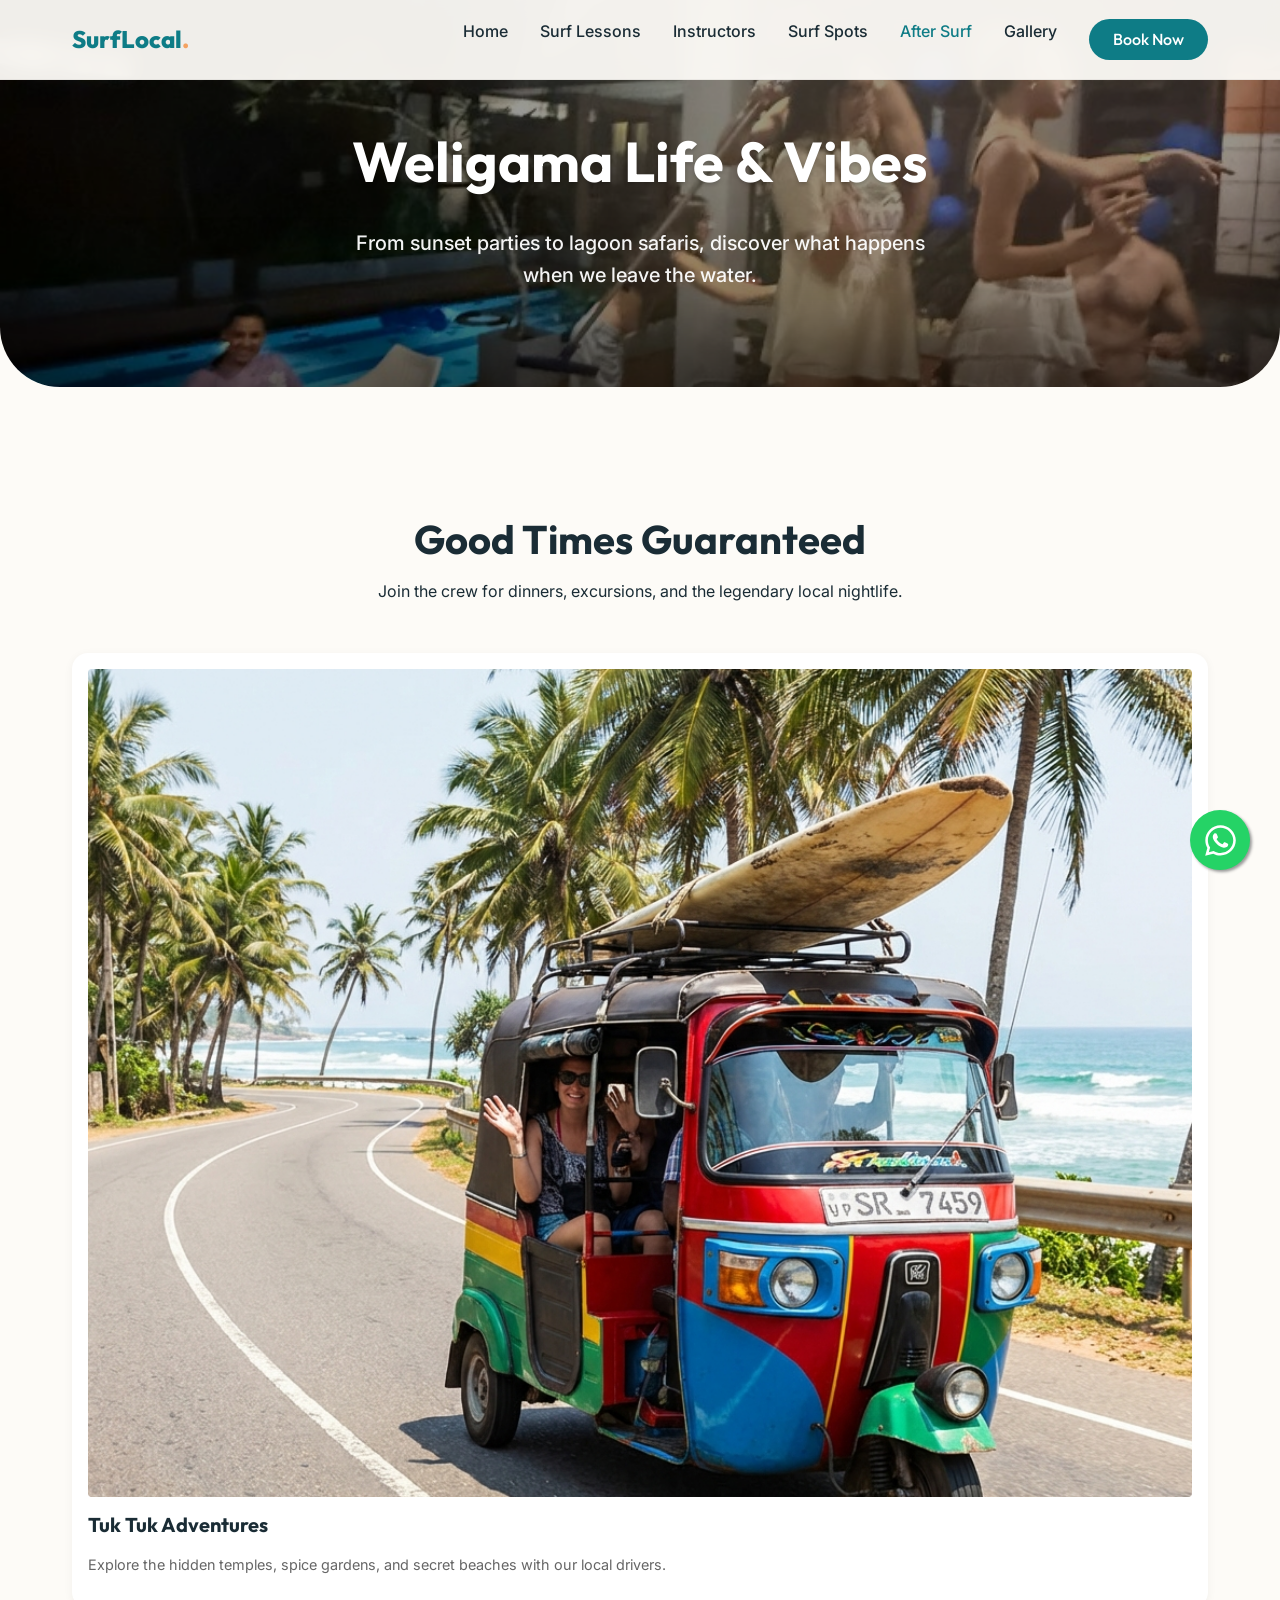
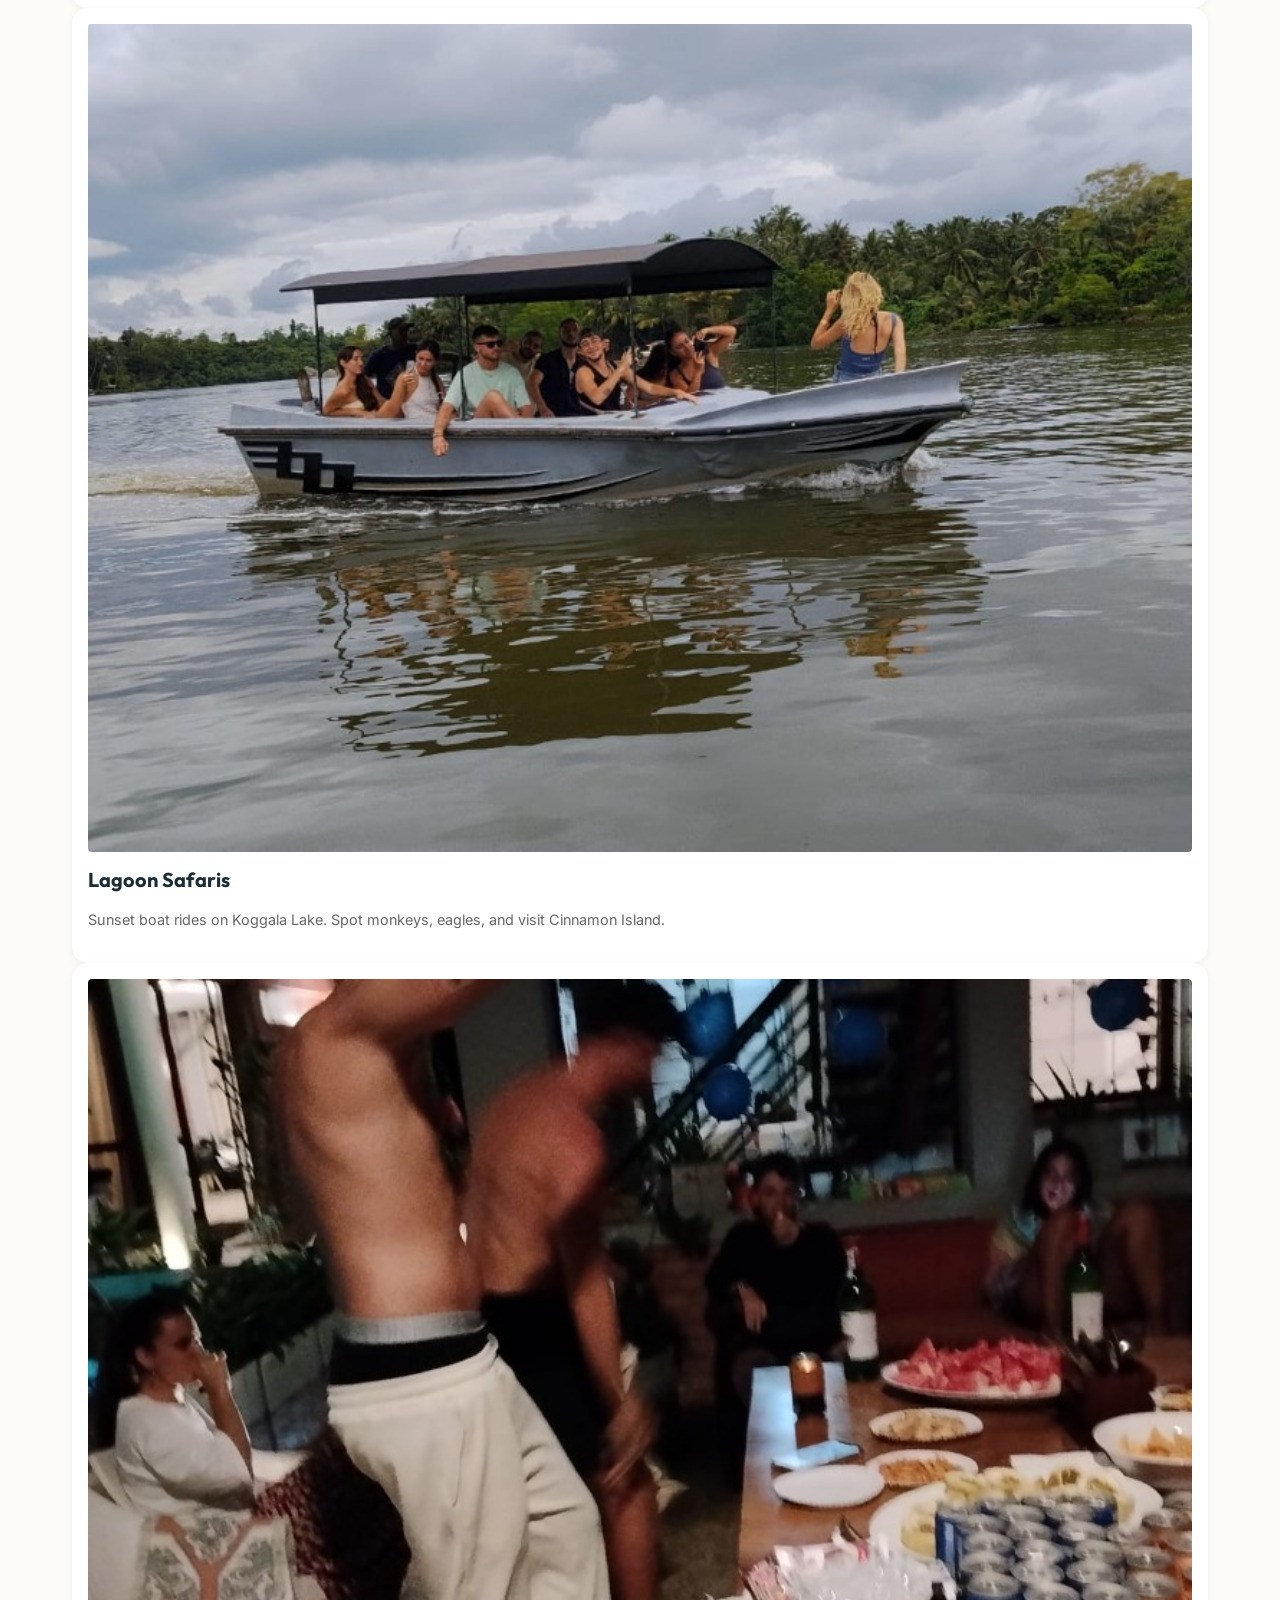
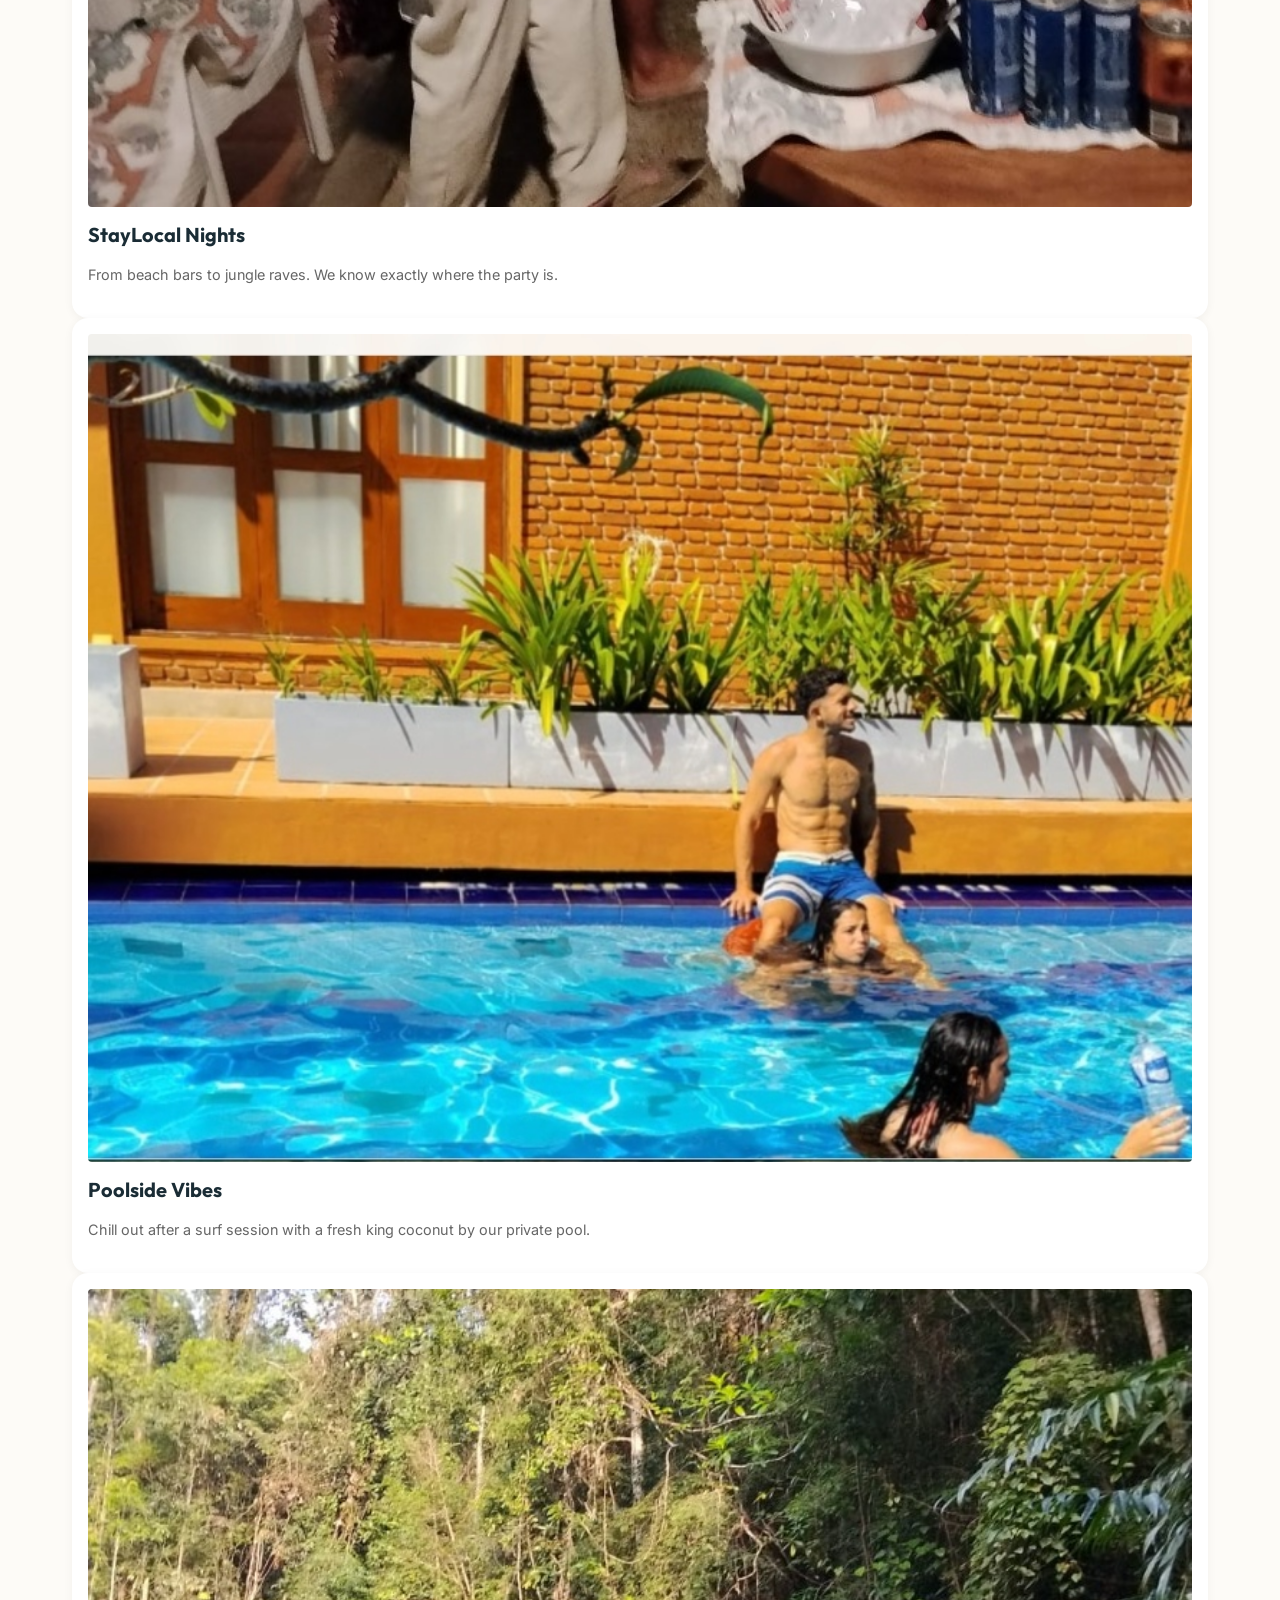
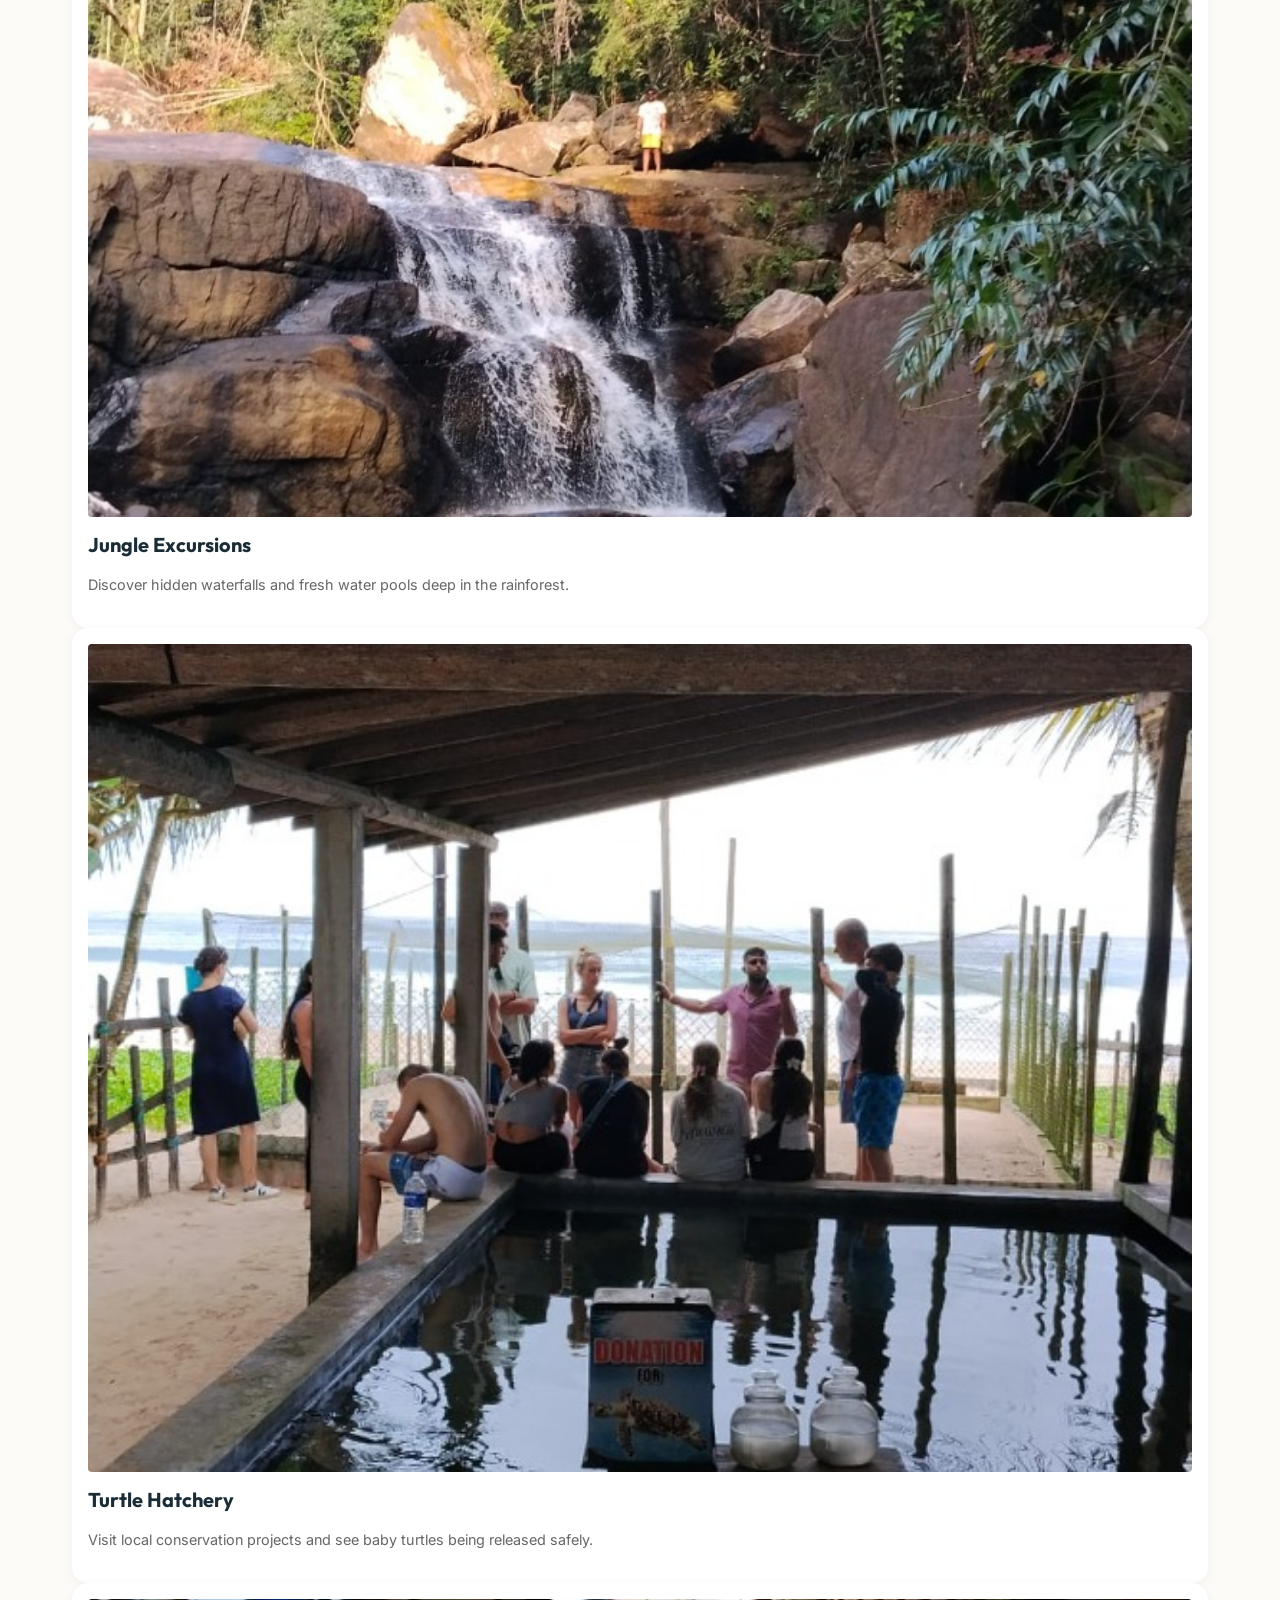
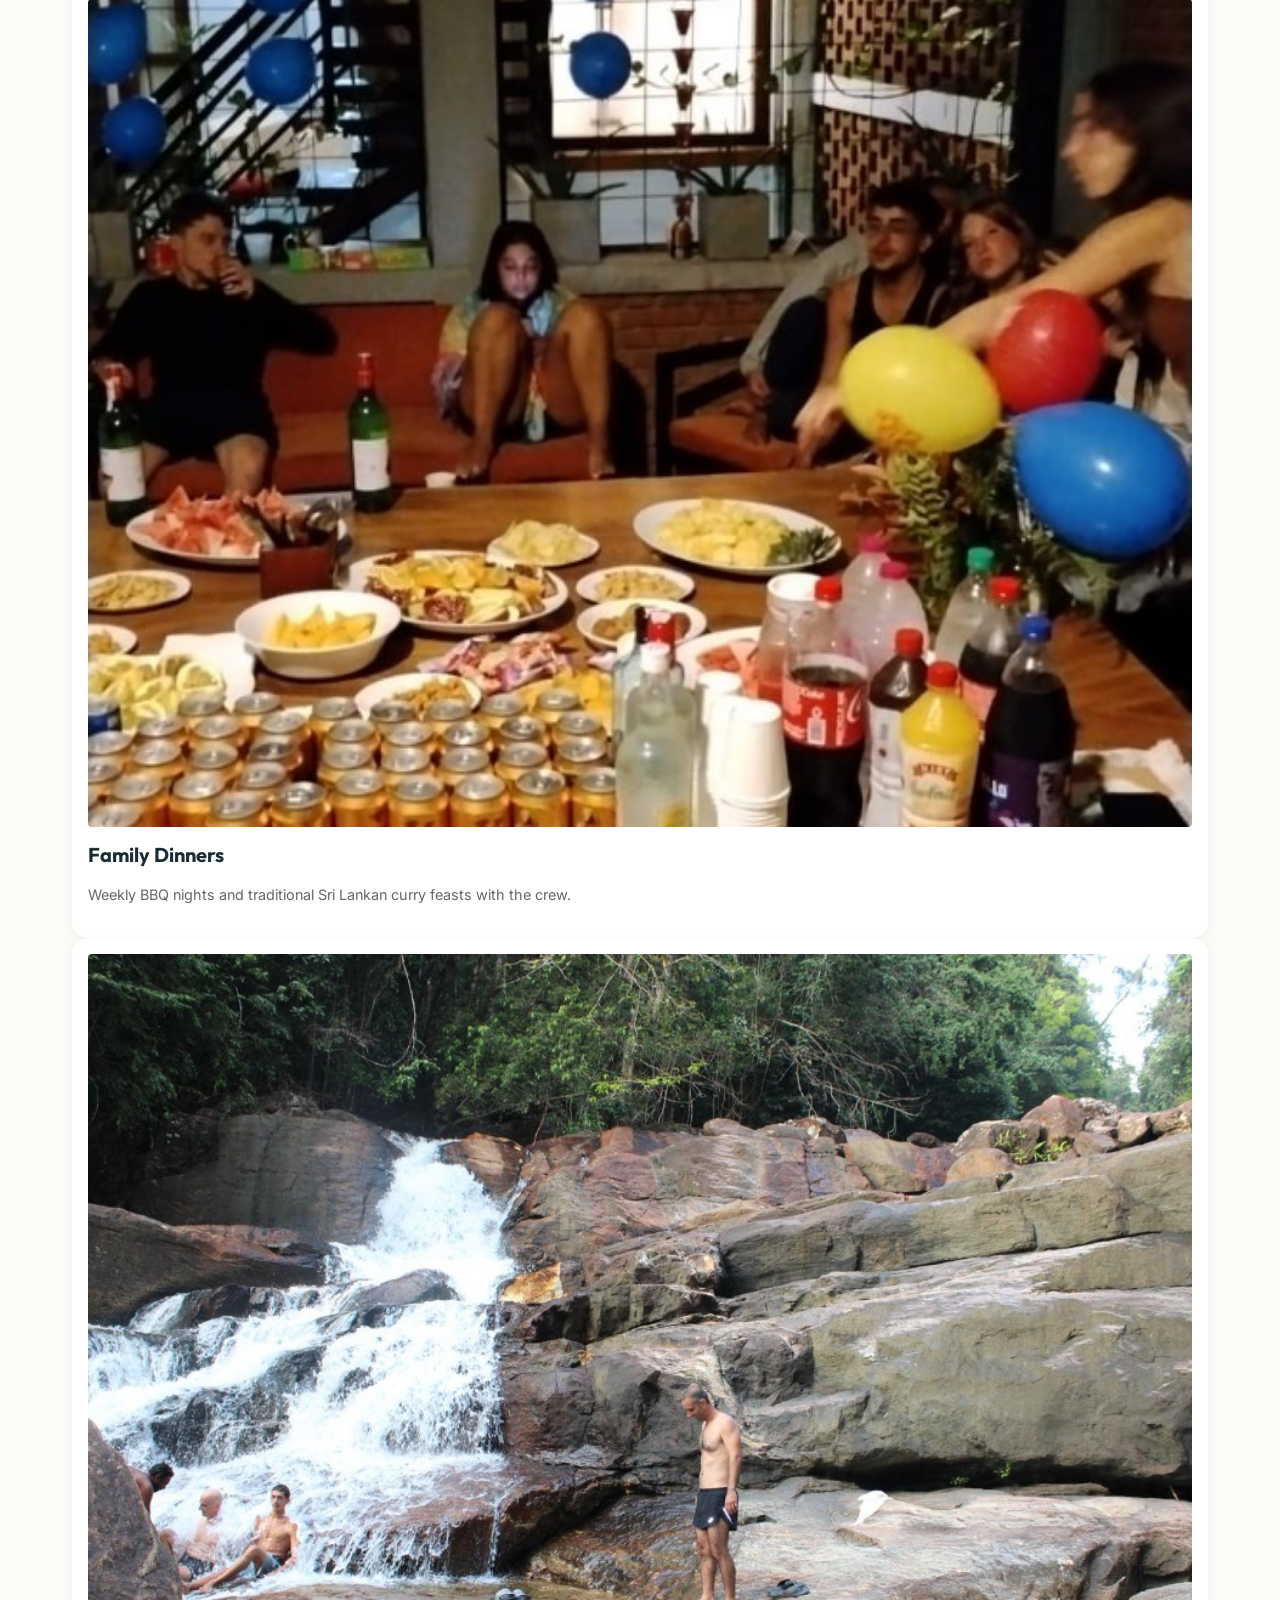
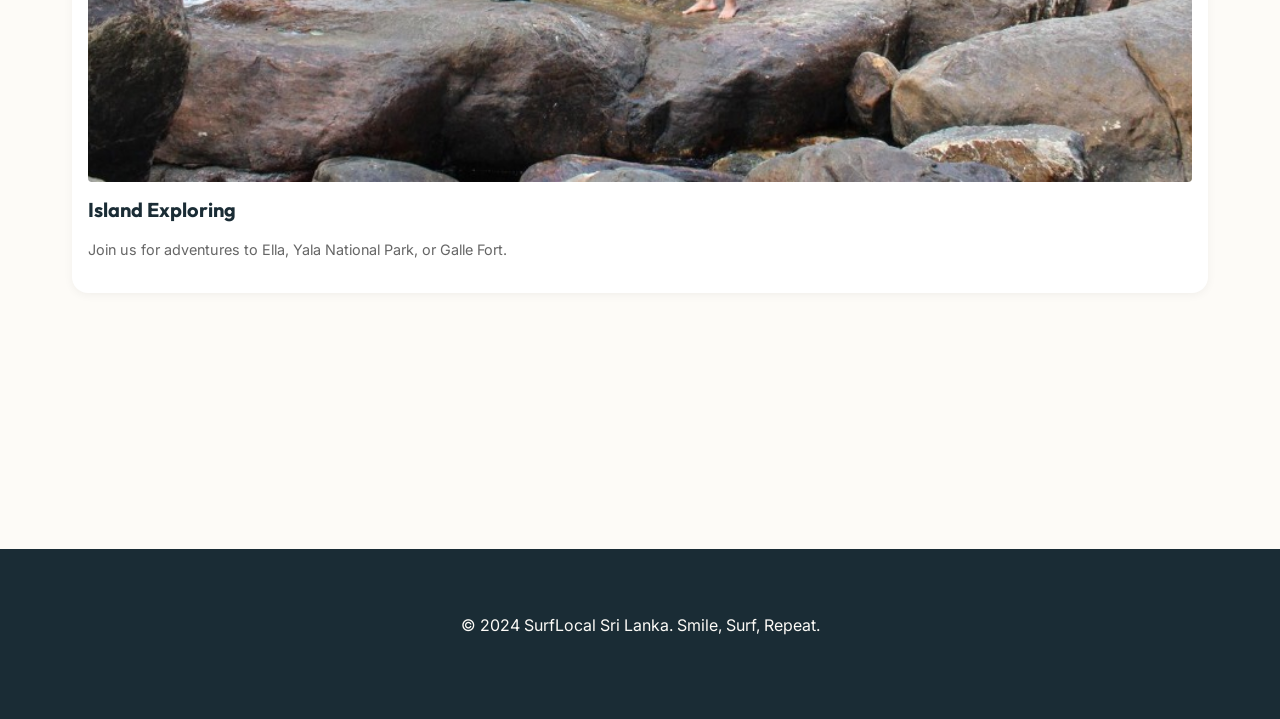
==== commit b4d000af: "chore: WIP checkpoint 2026-06-03 08:20" ====
--- a/after_surf.html
+++ b/after_surf.html
@@ -51,53 +51,86 @@
 
             <!-- Detailed Grid (Individual Lifestyle Images) -->
             <div class="gallery-grid"
-                style="grid-template-columns: repeat(auto-fit, minmax(300px, 1fr)); gap: 2rem; align-items: start;">
+                style="grid-template-columns: repeat(auto-fit, minmax(280px, 1fr)); gap: 2rem; align-items: start;">
 
+                <!-- 1. Tuk Tuk -->
                 <div
                     style="background: #fff; padding: 1rem; border-radius: var(--radius-md); box-shadow: 0 2px 10px rgba(0,0,0,0.05);">
-                    <img src="assets/images/gallery_tuktuk.jpg" alt="Tuk Tuk Safari"
-                        style="width: 100%; height: auto; border-radius: 4px; display: block;">
+                    <img src="assets/images/tuk_tuk.png" alt="Tuk Tuk Safari"
+                        style="width: 100%; height: auto; border-radius: 4px; display: block; object-fit: cover; aspect-ratio: 4/3;">
                     <h3 style="font-size: 1.25rem; margin-top: 1rem;">Tuk Tuk Adventures</h3>
                     <p style="color: #666; font-size: 0.9rem;">Explore the hidden temples, spice gardens, and secret
-                        beaches of the South Coast with our local drivers.</p>
+                        beaches with our local drivers.</p>
                 </div>
 
+                <!-- 2. Lagoon -->
                 <div
                     style="background: #fff; padding: 1rem; border-radius: var(--radius-md); box-shadow: 0 2px 10px rgba(0,0,0,0.05);">
                     <img src="assets/images/lifestyle_boat.jpg" alt="Lagoon Boat Trip"
-                        style="width: 100%; height: auto; border-radius: 4px; display: block;">
+                        style="width: 100%; height: auto; border-radius: 4px; display: block; object-fit: cover; aspect-ratio: 4/3;">
                     <h3 style="font-size: 1.25rem; margin-top: 1rem;">Lagoon Safaris</h3>
-                    <p style="color: #666; font-size: 0.9rem;">Take a sunset boat ride on Koggala Lake. Spot monkeys,
-                        eagles, and visit Cinnamon Island.</p>
+                    <p style="color: #666; font-size: 0.9rem;">Sunset boat rides on Koggala Lake. Spot monkeys, eagles,
+                        and visit Cinnamon Island.</p>
                 </div>
 
-
-
+                <!-- 3. Nightlife -->
                 <div
                     style="background: #fff; padding: 1rem; border-radius: var(--radius-md); box-shadow: 0 2px 10px rgba(0,0,0,0.05);">
-                    <img src="assets/images/lifestyle_party_1.jpg" alt="Nightlife"
-                        style="width: 100%; height: auto; border-radius: 4px; display: block;">
-                    <h3 style="font-size: 1.25rem; margin-top: 1rem;">StayLocal nights</h3>
-                    <p style="color: #666; font-size: 0.9rem;">When the sun goes down, the music turns up. We know
-                        exactly which bar has the vibe each night.</p>
+                    <img src="assets/images/lifestyle_dancing.jpg" alt="Nightlife Dancing"
+                        style="width: 100%; height: auto; border-radius: 4px; display: block; object-fit: cover; aspect-ratio: 4/3;">
+                    <h3 style="font-size: 1.25rem; margin-top: 1rem;">StayLocal Nights</h3>
+                    <p style="color: #666; font-size: 0.9rem;">From beach bars to jungle raves. We know exactly where
+                        the party is.</p>
                 </div>
 
+                <!-- 4. Pool -->
+                <div
+                    style="background: #fff; padding: 1rem; border-radius: var(--radius-md); box-shadow: 0 2px 10px rgba(0,0,0,0.05);">
+                    <img src="assets/images/new_pool_fun.jpg" alt="Poolside Fun"
+                        style="width: 100%; height: auto; border-radius: 4px; display: block; object-fit: cover; aspect-ratio: 4/3;">
+                    <h3 style="font-size: 1.25rem; margin-top: 1rem;">Poolside Vibes</h3>
+                    <p style="color: #666; font-size: 0.9rem;">Chill out after a surf session with a fresh king coconut
+                        by our private pool.</p>
+                </div>
+
+                <!-- 5. Jungle -->
                 <div
                     style="background: #fff; padding: 1rem; border-radius: var(--radius-md); box-shadow: 0 2px 10px rgba(0,0,0,0.05);">
                     <img src="assets/images/jungle_waterfall.jpg" alt="Jungle Waterfall"
-                        style="width: 100%; height: auto; border-radius: 4px; display: block;">
+                        style="width: 100%; height: auto; border-radius: 4px; display: block; object-fit: cover; aspect-ratio: 4/3;">
                     <h3 style="font-size: 1.25rem; margin-top: 1rem;">Jungle Excursions</h3>
                     <p style="color: #666; font-size: 0.9rem;">Discover hidden waterfalls and fresh water pools deep in
-                        the jungle.</p>
+                        the rainforest.</p>
                 </div>
 
+                <!-- 6. Turtles -->
                 <div
                     style="background: #fff; padding: 1rem; border-radius: var(--radius-md); box-shadow: 0 2px 10px rgba(0,0,0,0.05);">
-                    <img src="assets/images/waterfall_group.jpg" alt="Group at Waterfall"
-                        style="width: 100%; height: auto; border-radius: 4px; display: block;">
-                    <h3 style="font-size: 1.25rem; margin-top: 1rem;">Day Trips</h3>
-                    <p style="color: #666; font-size: 0.9rem;">Join the crew for memorable day trips to explore the
-                        beautiful island nature.</p>
+                    <img src="assets/images/lifestyle_turtles.jpg" alt="Sea Turtles"
+                        style="width: 100%; height: auto; border-radius: 4px; display: block; object-fit: cover; aspect-ratio: 4/3;">
+                    <h3 style="font-size: 1.25rem; margin-top: 1rem;">Turtle Hatchery</h3>
+                    <p style="color: #666; font-size: 0.9rem;">Visit local conservation projects and see baby turtles
+                        being released safely.</p>
+                </div>
+
+                <!-- 7. Dinners -->
+                <div
+                    style="background: #fff; padding: 1rem; border-radius: var(--radius-md); box-shadow: 0 2px 10px rgba(0,0,0,0.05);">
+                    <img src="assets/images/lifestyle_dinner.jpg" alt="Family Dinner"
+                        style="width: 100%; height: auto; border-radius: 4px; display: block; object-fit: cover; aspect-ratio: 4/3;">
+                    <h3 style="font-size: 1.25rem; margin-top: 1rem;">Family Dinners</h3>
+                    <p style="color: #666; font-size: 0.9rem;">Weekly BBQ nights and traditional Sri Lankan curry
+                        feasts with the crew.</p>
+                </div>
+
+                <!-- 8. Day Trips -->
+                <div
+                    style="background: #fff; padding: 1rem; border-radius: var(--radius-md); box-shadow: 0 2px 10px rgba(0,0,0,0.05);">
+                    <img src="assets/images/waterfall_group.jpg" alt="Group Trip"
+                        style="width: 100%; height: auto; border-radius: 4px; display: block; object-fit: cover; aspect-ratio: 4/3;">
+                    <h3 style="font-size: 1.25rem; margin-top: 1rem;">Island Exploring</h3>
+                    <p style="color: #666; font-size: 0.9rem;">Join us for adventures to Ella, Yala National Park, or
+                        Galle Fort.</p>
                 </div>
 
             </div>
